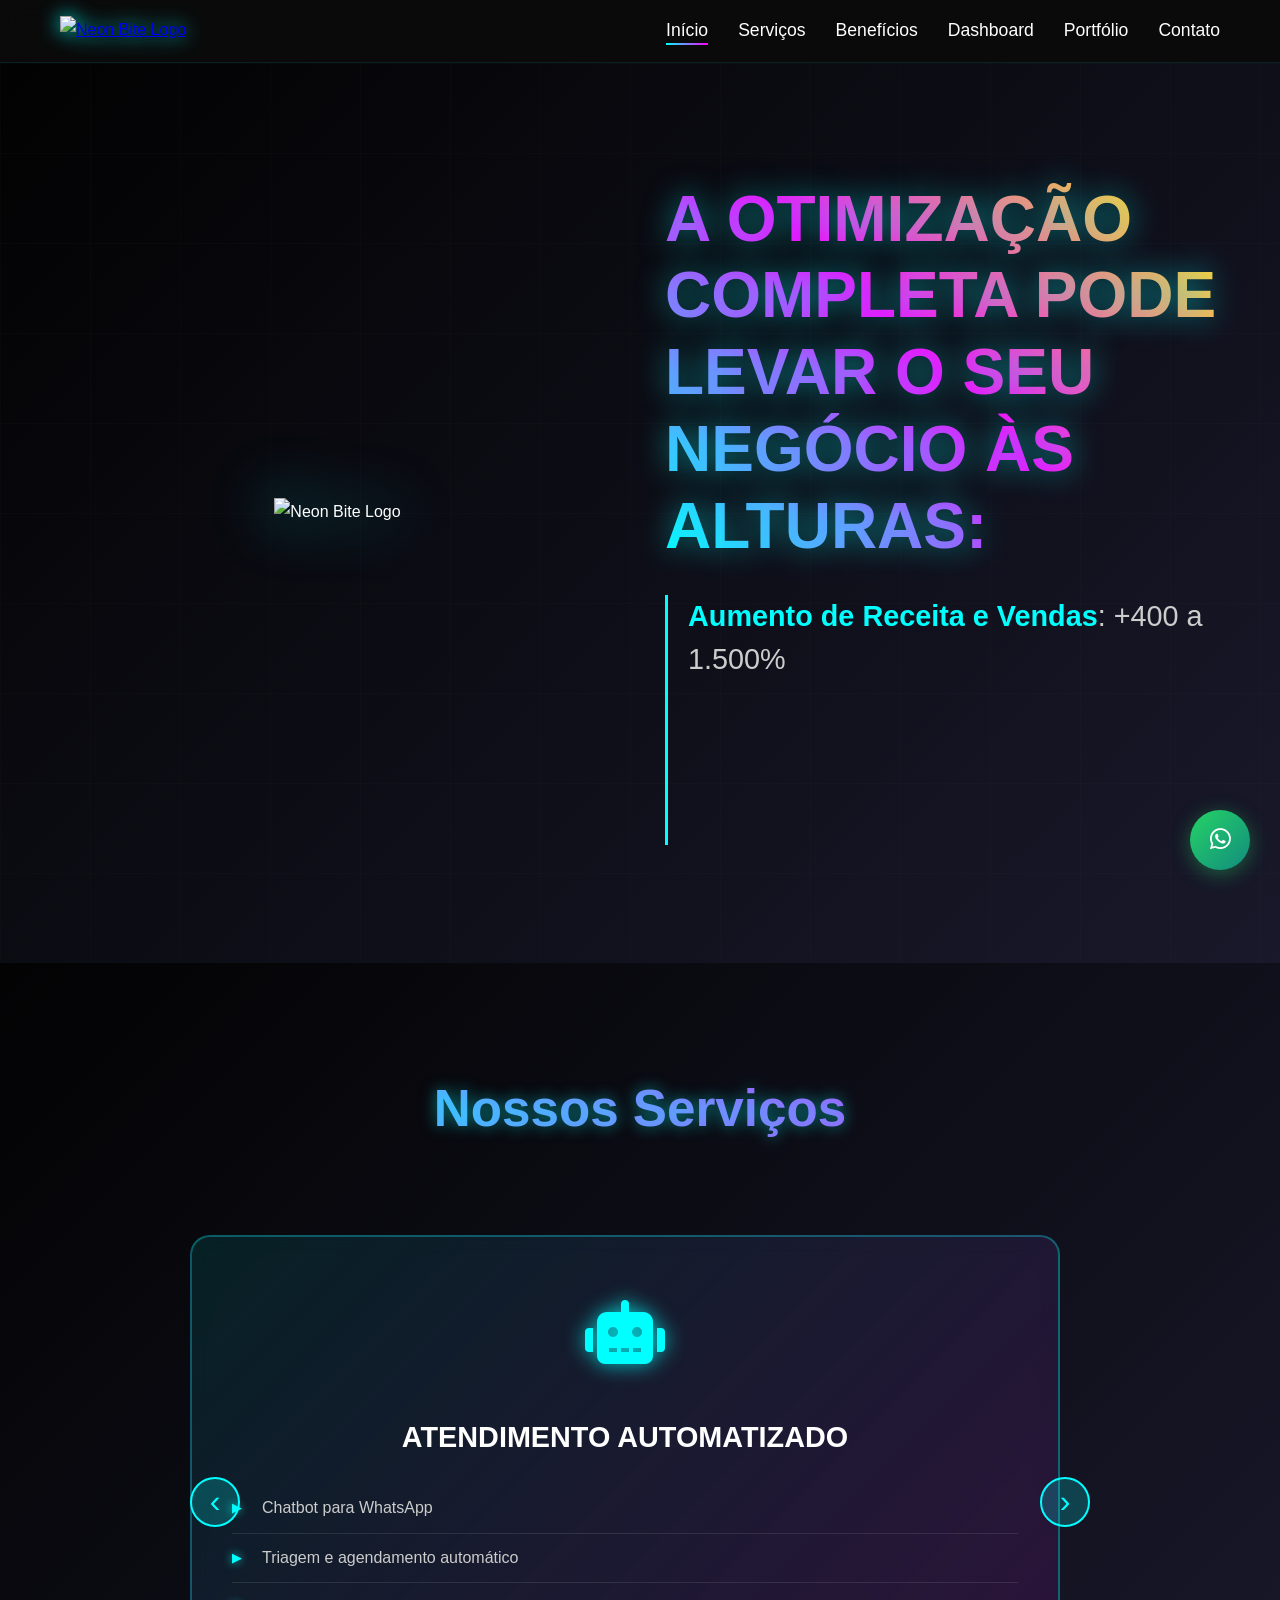
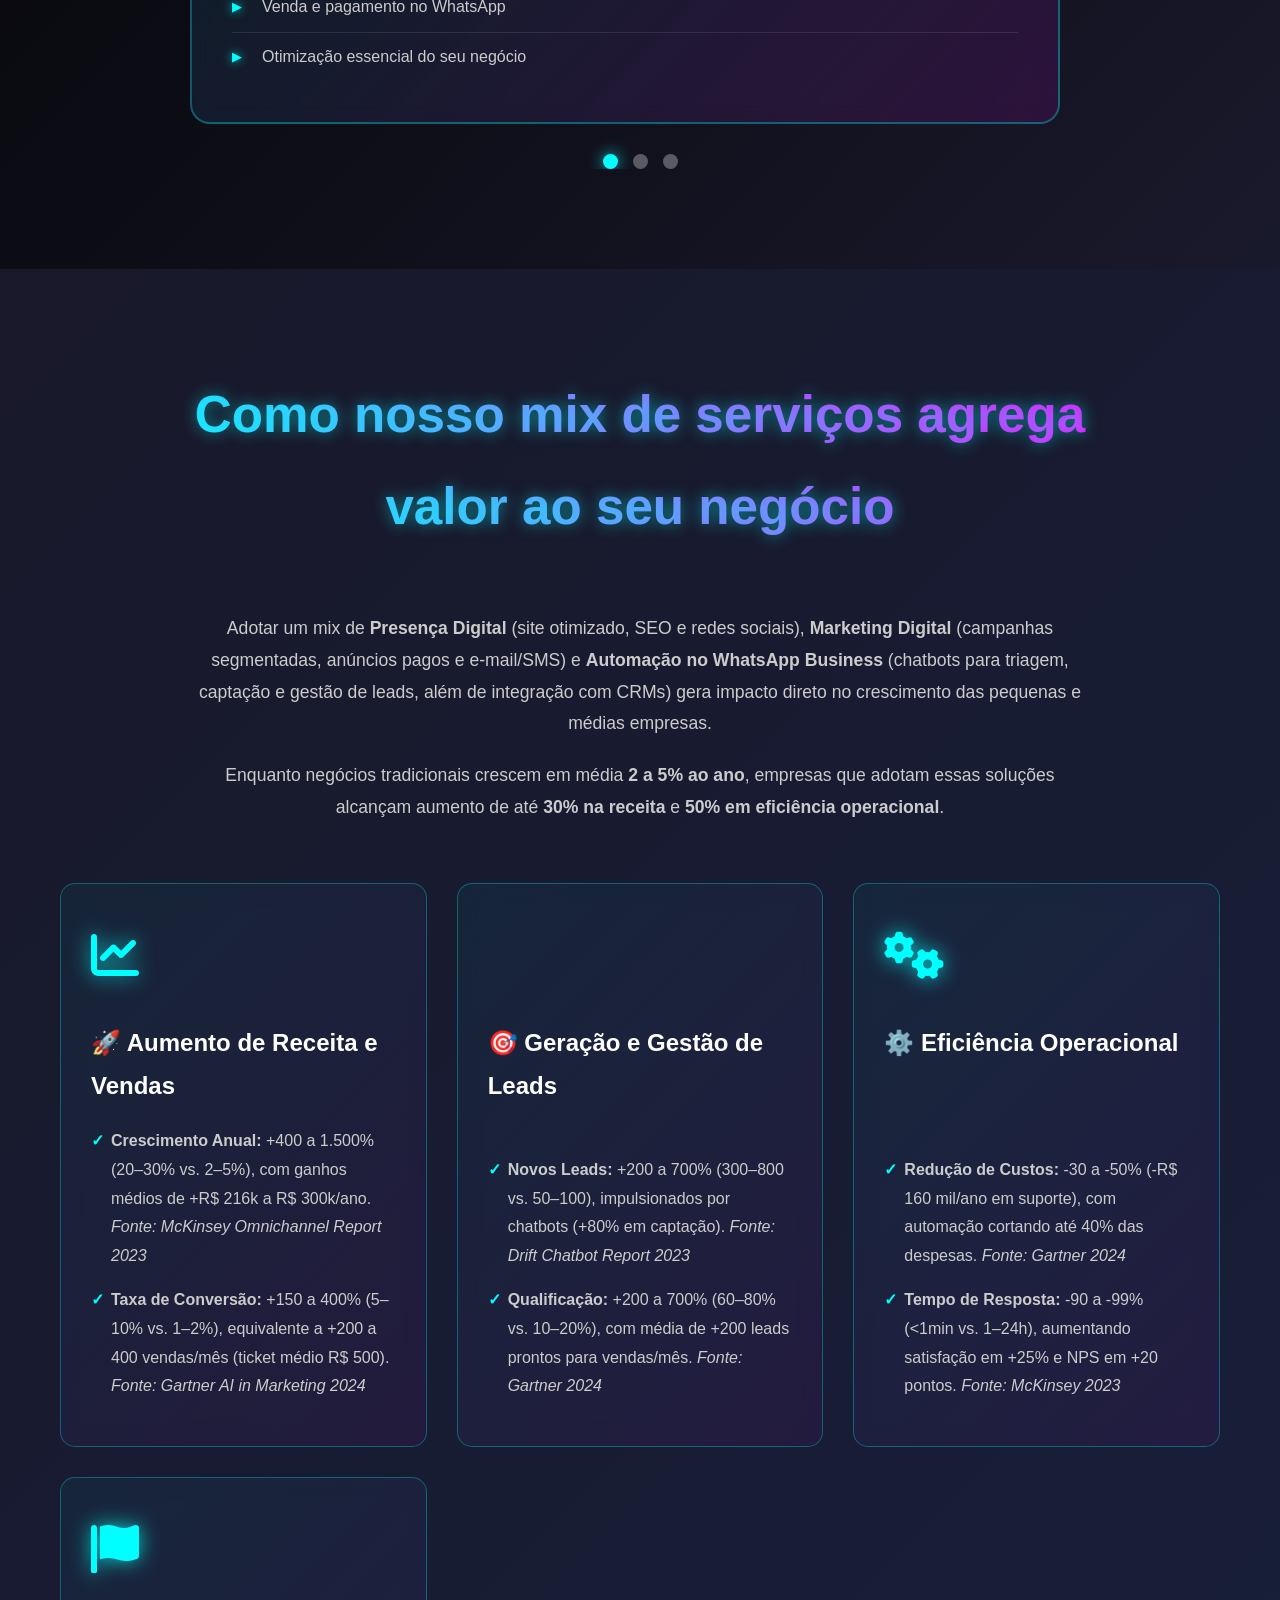
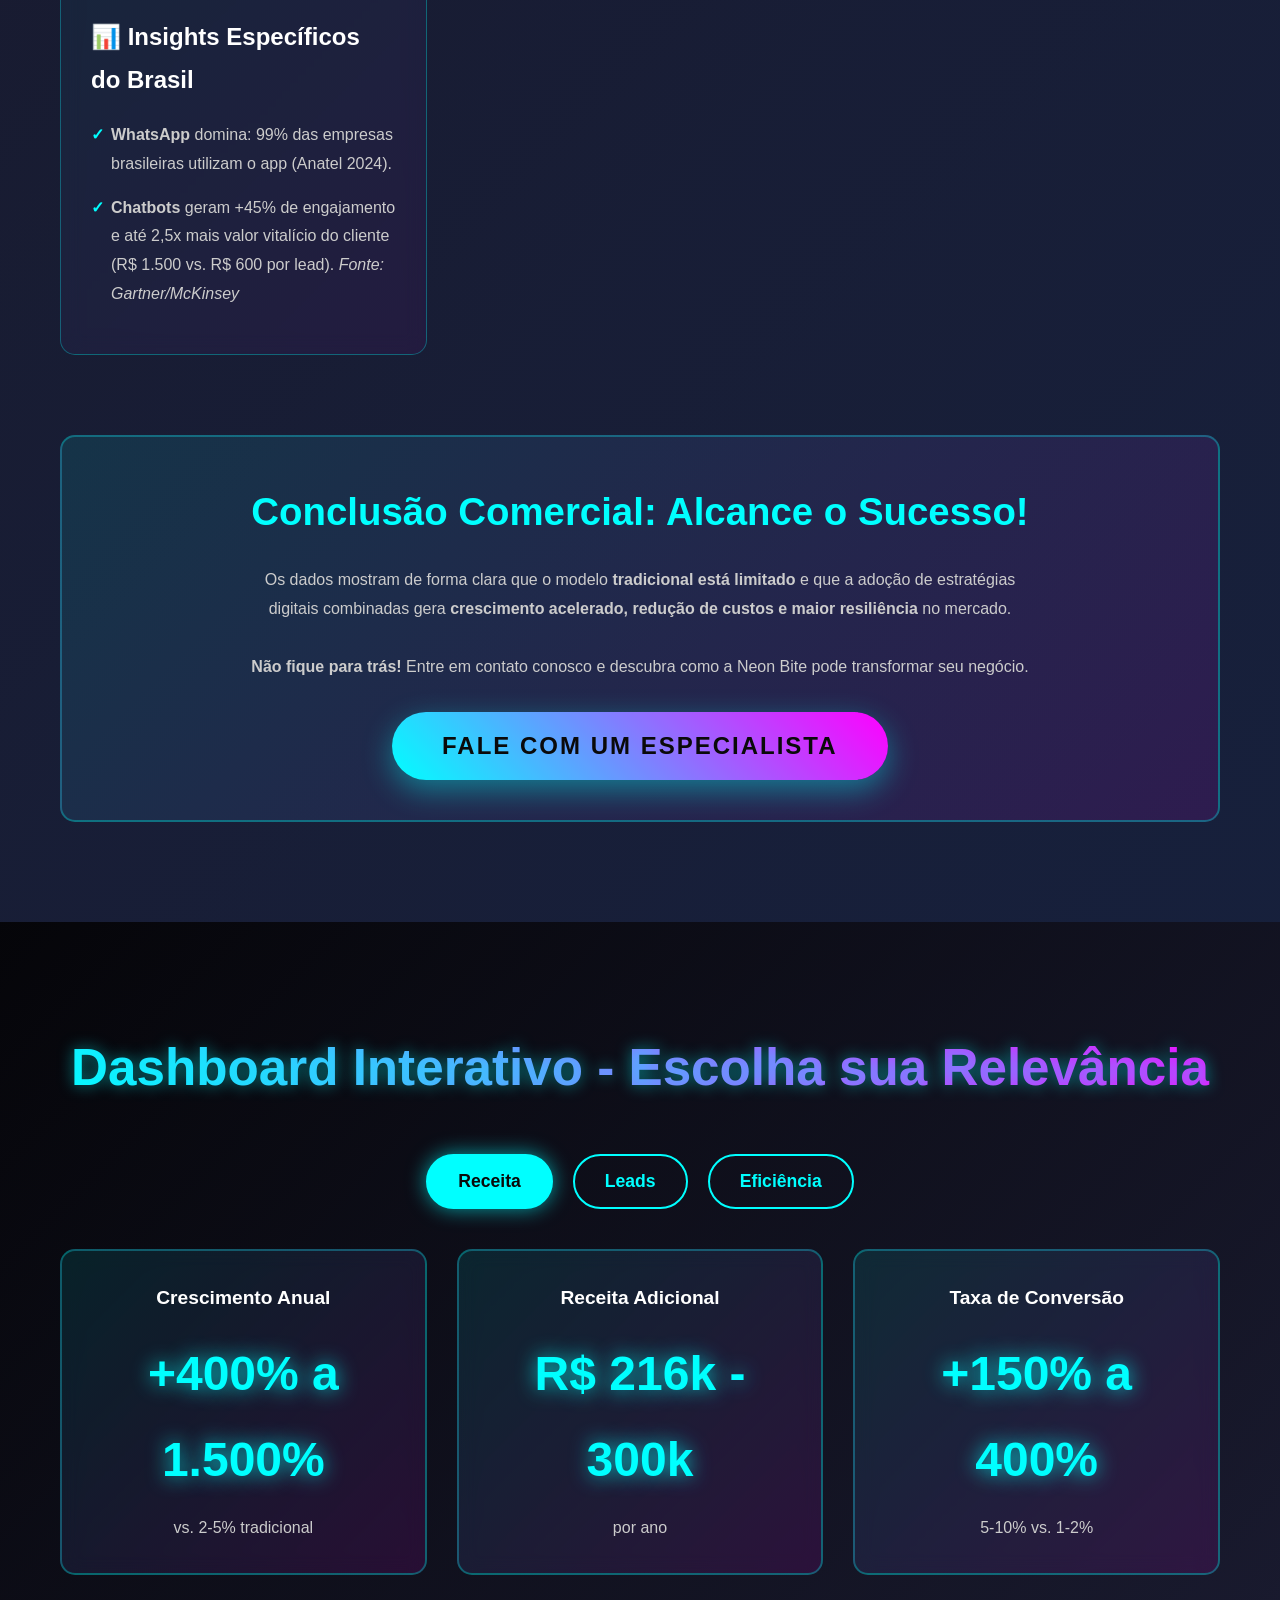
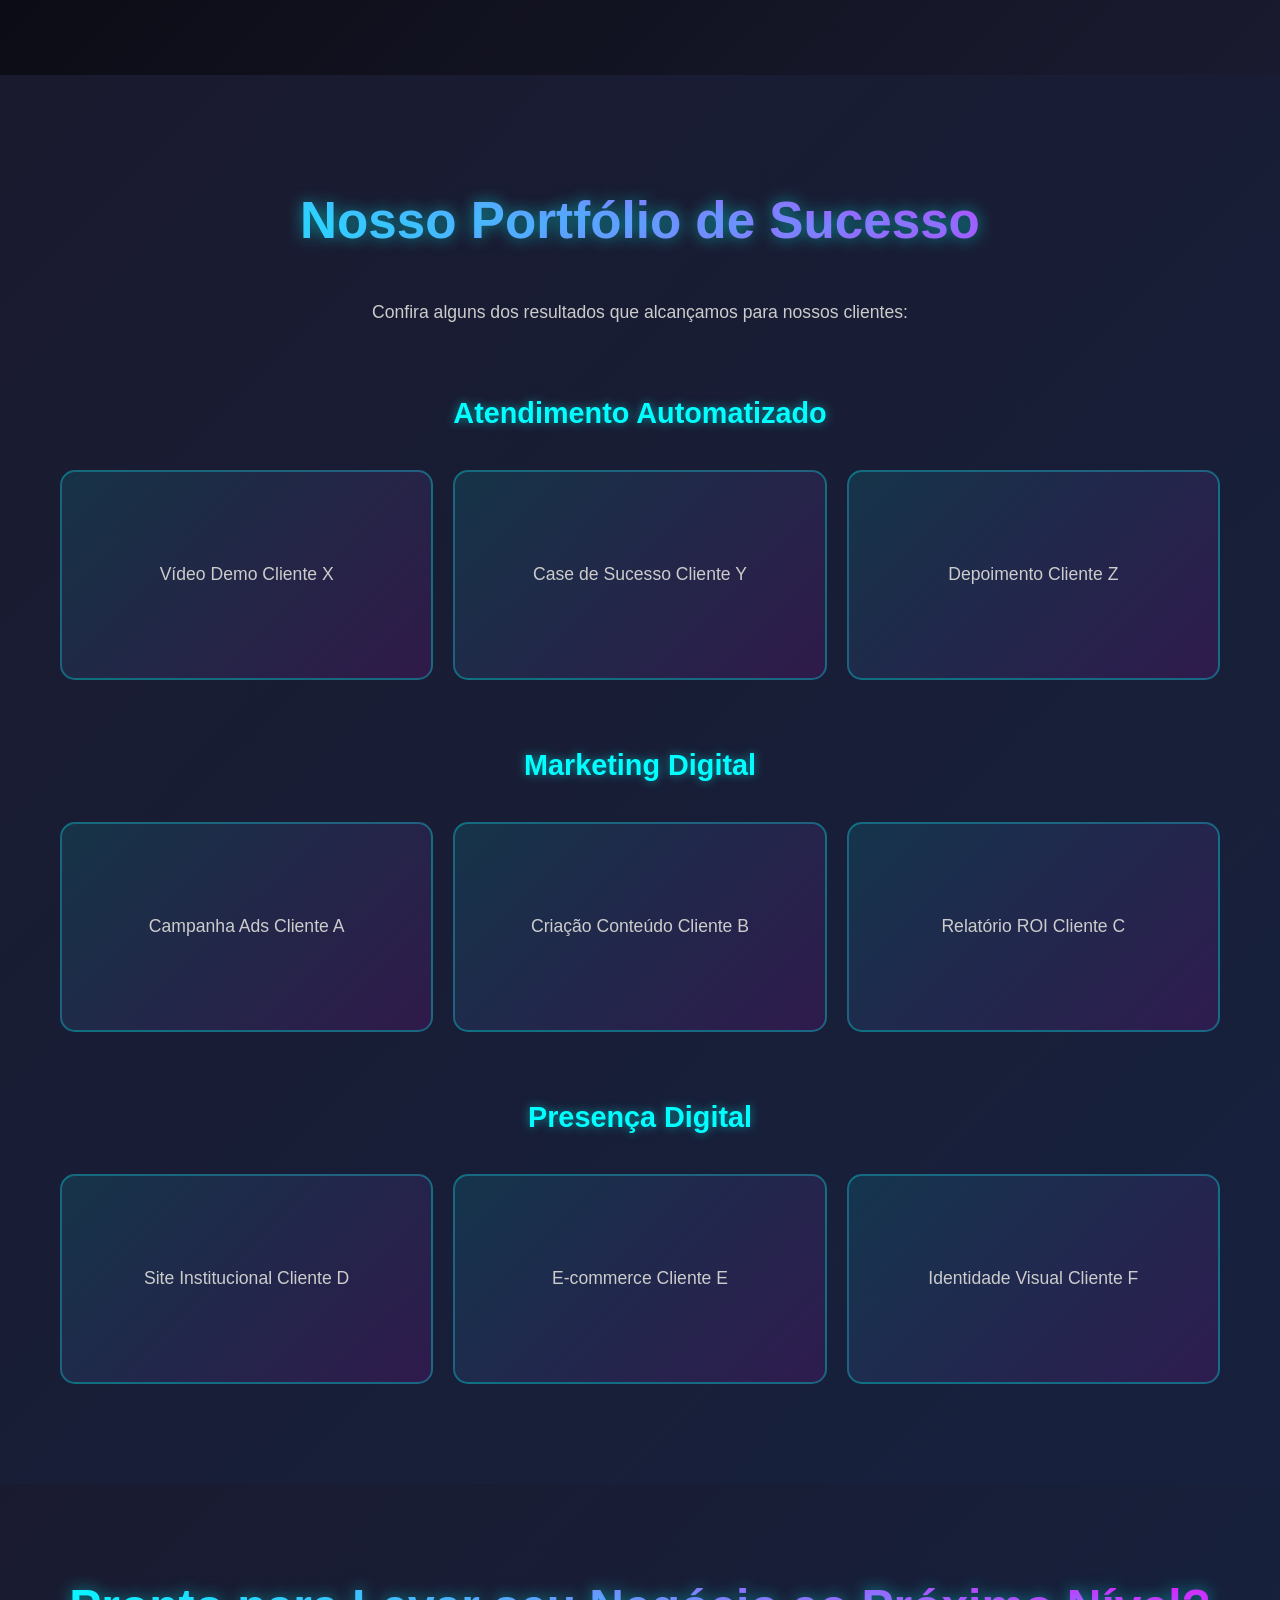
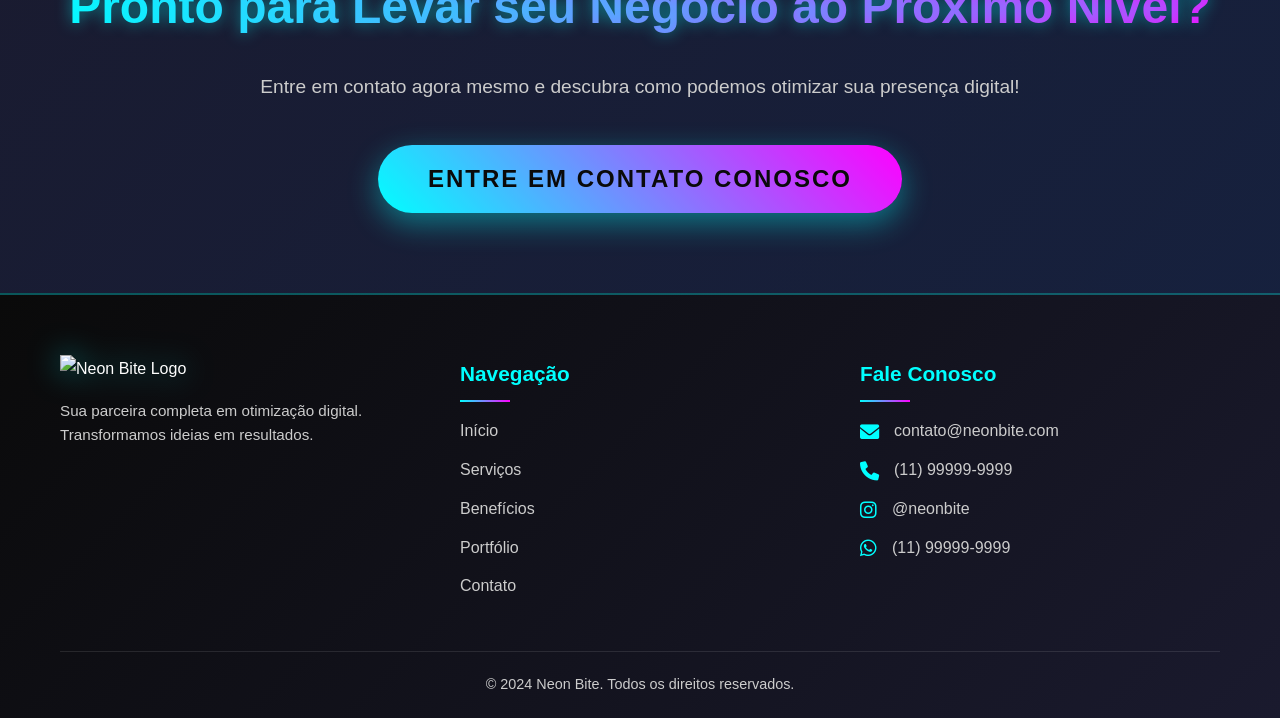
==== index.html @ 90fceb27 "Add files via upload" ====
<!DOCTYPE html>
<html lang="pt-BR">
<head>
    <meta charset="UTF-8">
    <meta name="viewport" content="width=device-width, initial-scale=1.0">
    <title>Neon Bite - Otimização Digital Completa</title>

    <!-- SEO básico -->
    <meta name="description" content="Otimização digital completa para PMEs: Presença Digital, Marketing e Automação no WhatsApp. Acelere receita, leads e eficiência com a Neon Bite.">
    <meta name="theme-color" content="#0ef">
    <!-- Open Graph / Social (atualize a URL absoluta da imagem depois) -->
    <meta property="og:title" content="Neon Bite — Otimização Digital Completa">
    <meta property="og:description" content="Presença Digital, Marketing e Automação no WhatsApp para crescimento acelerado.">
    <meta property="og:image" content="assets/og-image.jpg">
    <meta property="og:type" content="website">
    <meta property="og:locale" content="pt_BR">
    <meta name="twitter:card" content="summary_large_image">

    <!-- Performance -->
    <link rel="preconnect" href="https://cdnjs.cloudflare.com" crossorigin>
    <link rel="preload" as="image" href="assets/logo.png" imagesrcset type="image/png">

    <!-- CSS - na raiz -->
    <link rel="stylesheet" href="style.css">

    <!-- Font Awesome - para ícones (SRI recomendada; ajustar depois) -->
    <link href="https://cdnjs.cloudflare.com/ajax/libs/font-awesome/6.0.0/css/all.min.css" rel="stylesheet" crossorigin="anonymous">

    <!-- Favicon - na pasta assets -->
    <link rel="icon" href="assets/favicon.ico" type="image/x-icon">
</head>
<body>
    <!-- Skip link -->
    <a class="skip-link" href="#main-content">Ir para o conteúdo principal</a>

    <!-- Floating WhatsApp Button -->
    <div class="whatsapp-float">
        <a href="https://wa.me/5511999999999" target="_blank" rel="noopener noreferrer" aria-label="Abrir conversa no WhatsApp">
            <i class="fab fa-whatsapp" aria-hidden="true"></i>
        </a>
    </div>

    <!-- Header/Navbar -->
    <header class="main-header">
        <div class="container navbar-container">
            <div class="header-logo">
                <a href="#hero"><img src="assets/logo.png" alt="Neon Bite Logo" decoding="async"></a>
            </div>
            <nav class="main-nav" aria-label="Navegação principal">
                <ul class="nav-links" id="primary-navigation">
                    <li><a href="#hero" aria-current="page">Início</a></li>
                    <li><a href="#services">Serviços</a></li>
                    <li><a href="#benefits">Benefícios</a></li>
                    <li><a href="#dashboard">Dashboard</a></li>
                    <li><a href="#portfolio">Portfólio</a></li>
                    <li><a href="#contact">Contato</a></li>
                </ul>
                <button class="menu-toggle" type="button" aria-label="Abrir menu" aria-expanded="false" aria-controls="primary-navigation">
                    <i class="fas fa-bars" aria-hidden="true"></i>
                </button>
            </nav>
        </div>
    </header>

    <!-- Hero Section -->
    <section class="hero" id="hero">
        <div class="hero-container container">
            <div class="hero-logo-wrapper">
                <img src="assets/logo.png" alt="Neon Bite Logo" class="hero-animated-logo" fetchpriority="high" decoding="async">
            </div>
            <div class="hero-content">
                <h1>A OTIMIZAÇÃO COMPLETA PODE LEVAR O SEU NEGÓCIO ÀS ALTURAS:</h1>
                <div class="typing-text" id="typingText" aria-live="polite" aria-atomic="true"></div>
            </div>
        </div>
    </section>

    <main id="main-content">
        <!-- Services Carousel -->
        <section class="services" id="services">
            <div class="container">
                <h2>Nossos Serviços</h2>
                <div class="carousel-container">
                    <div class="carousel" id="servicesCarousel" role="region" aria-roledescription="carousel" aria-label="Carrossel de serviços">
                        <div class="service-card">
                            <div class="card-icon">
                                <i class="fas fa-robot" aria-hidden="true"></i>
                            </div>
                            <h3>ATENDIMENTO AUTOMATIZADO</h3>
                            <ul>
                                <li>Chatbot para WhatsApp</li>
                                <li>Triagem e agendamento automático</li>
                                <li>Venda e pagamento no WhatsApp</li>
                                <li>Otimização essencial do seu negócio</li>
                            </ul>
                        </div>
                        <div class="service-card">
                            <div class="card-icon">
                                <i class="fas fa-bullhorn" aria-hidden="true"></i>
                            </div>
                            <h3>MARKETING DIGITAL</h3>
                            <ul>
                                <li>Tráfego pago</li>
                                <li>Criação de conteúdo para suas publis</li>
                                <li>Edição profissional para suas publis</li>
                                <li>Propaganda direcionada</li>
                            </ul>
                        </div>
                        <div class="service-card">
                            <div class="card-icon">
                                <i class="fas fa-globe" aria-hidden="true"></i>
                            </div>
                            <h3>PRESENÇA DIGITAL</h3>
                            <ul>
                                <li>Identidade visual digital</li>
                                <li>Lojas virtuais completas</li>
                                <li>Sites institucionais responsivos</li>
                                <li>Landing page de performance</li>
                            </ul>
                        </div>
                    </div>
                    <div class="carousel-nav">
                        <button class="nav-btn prev" type="button" onclick="changeSlide(-1)" aria-label="Slide anterior" aria-controls="servicesCarousel">‹</button>
                        <button class="nav-btn next" type="button" onclick="changeSlide(1)" aria-label="Próximo slide" aria-controls="servicesCarousel">›</button>
                    </div>
                    <div class="carousel-dots" role="group" aria-label="Navegação do carrossel">
                        <span class="dot active" role="button" tabindex="0" onclick="currentSlideSet(1)" aria-label="Ir para o slide 1" aria-controls="servicesCarousel" aria-selected="true"></span>
                        <span class="dot" role="button" tabindex="0" onclick="currentSlideSet(2)" aria-label="Ir para o slide 2" aria-controls="servicesCarousel" aria-selected="false"></span>
                        <span class="dot" role="button" tabindex="0" onclick="currentSlideSet(3)" aria-label="Ir para o slide 3" aria-controls="servicesCarousel" aria-selected="false"></span>
                    </div>
                </div>
            </div>
        </section>

        <!-- Benefits Section -->
        <section class="benefits" id="benefits">
            <div class="container">
                <div class="section-intro">
                    <h2>Como nosso mix de serviços agrega valor ao seu negócio</h2>
                    <p>Adotar um mix de <strong>Presença Digital</strong> (site otimizado, SEO e redes sociais), <strong>Marketing Digital</strong> (campanhas segmentadas, anúncios pagos e e-mail/SMS) e <strong>Automação no WhatsApp Business</strong> (chatbots para triagem, captação e gestão de leads, além de integração com CRMs) gera impacto direto no crescimento das pequenas e médias empresas.</p>
                    <p>Enquanto negócios tradicionais crescem em média <strong>2 a 5% ao ano</strong>, empresas que adotam essas soluções alcançam aumento de até <strong>30% na receita</strong> e <strong>50% em eficiência operacional</strong>.</p>
                </div>

                <div class="benefits-grid">
                    <div class="benefit-block">
                        <div class="benefit-icon">
                            <i class="fas fa-chart-line" aria-hidden="true"></i>
                        </div>
                        <h3>🚀 Aumento de Receita e Vendas</h3>
                        <ul>
                            <li><strong>Crescimento Anual:</strong> +400 a 1.500% (20–30% vs. 2–5%), com ganhos médios de +R$ 216k a R$ 300k/ano. <em>Fonte: McKinsey Omnichannel Report 2023</em></li>
                            <li><strong>Taxa de Conversão:</strong> +150 a 400% (5–10% vs. 1–2%), equivalente a +200 a 400 vendas/mês (ticket médio R$ 500). <em>Fonte: Gartner AI in Marketing 2024</em></li>
                        </ul>
                    </div>

                    <div class="benefit-block">
                        <div class="benefit-icon">
                            <i class="fas fa-target" aria-hidden="true"></i>
                        </div>
                        <h3>🎯 Geração e Gestão de Leads</h3>
                        <ul>
                            <li><strong>Novos Leads:</strong> +200 a 700% (300–800 vs. 50–100), impulsionados por chatbots (+80% em captação). <em>Fonte: Drift Chatbot Report 2023</em></li>
                            <li><strong>Qualificação:</strong> +200 a 700% (60–80% vs. 10–20%), com média de +200 leads prontos para vendas/mês. <em>Fonte: Gartner 2024</em></li>
                        </ul>
                    </div>

                    <div class="benefit-block">
                        <div class="benefit-icon">
                            <i class="fas fa-cogs" aria-hidden="true"></i>
                        </div>
                        <h3>⚙️ Eficiência Operacional</h3>
                        <ul>
                            <li><strong>Redução de Custos:</strong> -30 a -50% (-R$ 160 mil/ano em suporte), com automação cortando até 40% das despesas. <em>Fonte: Gartner 2024</em></li>
                            <li><strong>Tempo de Resposta:</strong> -90 a -99% (&lt;1min vs. 1–24h), aumentando satisfação em +25% e NPS em +20 pontos. <em>Fonte: McKinsey 2023</em></li>
                        </ul>
                    </div>

                    <div class="benefit-block">
                        <div class="benefit-icon">
                            <i class="fas fa-flag" aria-hidden="true"></i>
                        </div>
                        <h3>📊 Insights Específicos do Brasil</h3>
                        <ul>
                            <li><strong>WhatsApp</strong> domina: 99% das empresas brasileiras utilizam o app (Anatel 2024).</li>
                            <li><strong>Chatbots</strong> geram +45% de engajamento e até 2,5x mais valor vitalício do cliente (R$ 1.500 vs. R$ 600 por lead). <em>Fonte: Gartner/McKinsey</em></li>
                        </ul>
                    </div>
                </div>

                <div class="conclusion">
                    <h3>Conclusão Comercial: Alcance o Sucesso!</h3>
                    <p>Os dados mostram de forma clara que o modelo <strong>tradicional está limitado</strong> e que a adoção de estratégias digitais combinadas gera <strong>crescimento acelerado, redução de custos e maior resiliência</strong> no mercado.</p>
                    <p><strong>Não fique para trás!</strong> Entre em contato conosco e descubra como a Neon Bite pode transformar seu negócio.</p>
                    <button class="cta-button" type="button" onclick="openWhatsApp()" aria-label="Falar com um especialista pelo WhatsApp">Fale com um Especialista</button>
                </div>
            </div>
        </section>

        <!-- Interactive Dashboard -->
        <section class="dashboard" id="dashboard">
            <div class="container">
                <h2>Dashboard Interativo - Escolha sua Relevância</h2>
                <div class="dashboard-controls" role="tablist" aria-label="Métricas">
                    <button class="dashboard-btn active" type="button" role="tab" id="tab-revenue" aria-selected="true" aria-controls="revenue-panel" onclick="showDashboard('revenue', event)">Receita</button>
                    <button class="dashboard-btn" type="button" role="tab" id="tab-leads" aria-selected="false" aria-controls="leads-panel" onclick="showDashboard('leads', event)">Leads</button>
                    <button class="dashboard-btn" type="button" role="tab" id="tab-efficiency" aria-selected="false" aria-controls="efficiency-panel" onclick="showDashboard('efficiency', event)">Eficiência</button>
                </div>
                <div class="dashboard-content">
                    <div class="dashboard-panel active" id="revenue-panel" role="tabpanel" aria-labelledby="tab-revenue">
                        <div class="metric-card">
                            <h4>Crescimento Anual</h4>
                            <div class="metric-value">+400% a 1.500%</div>
                            <div class="metric-comparison">vs. 2-5% tradicional</div>
                        </div>
                        <div class="metric-card">
                            <h4>Receita Adicional</h4>
                            <div class="metric-value">R$ 216k - 300k</div>
                            <div class="metric-comparison">por ano</div>
                        </div>
                        <div class="metric-card">
                            <h4>Taxa de Conversão</h4>
                            <div class="metric-value">+150% a 400%</div>
                            <div class="metric-comparison">5-10% vs. 1-2%</div>
                        </div>
                    </div>
                    <div class="dashboard-panel" id="leads-panel" role="tabpanel" aria-labelledby="tab-leads">
                        <div class="metric-card">
                            <h4>Novos Leads</h4>
                            <div class="metric-value">+200% a 700%</div>
                            <div class="metric-comparison">300-800 vs. 50-100</div>
                        </div>
                        <div class="metric-card">
                            <h4>Qualificação</h4>
                            <div class="metric-value">+200% a 700%</div>
                            <div class="metric-comparison">60-80% vs. 10-20%</div>
                        </div>
                        <div class="metric-card">
                            <h4>Retenção</h4>
                            <div class="metric-value">+75% a 200%</div>
                            <div class="metric-comparison">70-90% vs. 30-40%</div>
                        </div>
                    </div>
                    <div class="dashboard-panel" id="efficiency-panel" role="tabpanel" aria-labelledby="tab-efficiency">
                        <div class="metric-card">
                            <h4>Redução de Custos</h4>
                            <div class="metric-value">-30% a -50%</div>
                            <div class="metric-comparison">-R$ 160k/ano</div>
                        </div>
                        <div class="metric-card">
                            <h4>Tempo de Resposta</h4>
                            <div class="metric-value">-90% a -99%</div>
                            <div class="metric-comparison">&lt;1min vs. 1-24h</div>
                        </div>
                        <div class="metric-card">
                            <h4>Produtividade</h4>
                            <div class="metric-value">+300% a 900%</div>
                            <div class="metric-comparison">200-500 vs. 20-50 atendimentos/dia</div>
                        </div>
                    </div>
                </div>
            </div>
        </section>

        <!-- Portfolio Section -->
        <section class="portfolio" id="portfolio">
            <div class="container">
                <h2>Nosso Portfólio de Sucesso</h2>
                <p class="portfolio-intro-text">Confira alguns dos resultados que alcançamos para nossos clientes:</p>
                <div class="portfolio-grid">
                    <div class="portfolio-category">
                        <h3>Atendimento Automatizado</h3>
                        <div class="portfolio-items">
                            <div class="portfolio-item">
                                <div class="placeholder">Vídeo Demo Cliente X</div>
                            </div>
                            <div class="portfolio-item">
                                <div class="placeholder">Case de Sucesso Cliente Y</div>
                            </div>
                            <div class="portfolio-item">
                                <div class="placeholder">Depoimento Cliente Z</div>
                            </div>
                        </div>
                    </div>
                    <div class="portfolio-category">
                        <h3>Marketing Digital</h3>
                        <div class="portfolio-items">
                            <div class="portfolio-item">
                                <div class="placeholder">Campanha Ads Cliente A</div>
                            </div>
                            <div class="portfolio-item">
                                <div class="placeholder">Criação Conteúdo Cliente B</div>
                            </div>
                            <div class="portfolio-item">
                                <div class="placeholder">Relatório ROI Cliente C</div>
                            </div>
                        </div>
                    </div>
                    <div class="portfolio-category">
                        <h3>Presença Digital</h3>
                        <div class="portfolio-items">
                            <div class="portfolio-item">
                                <div class="placeholder">Site Institucional Cliente D</div>
                            </div>
                            <div class="portfolio-item">
                                <div class="placeholder">E-commerce Cliente E</div>
                            </div>
                            <div class="portfolio-item">
                                <div class="placeholder">Identidade Visual Cliente F</div>
                            </div>
                        </div>
                    </div>
                </div>
            </div>
        </section>
    </main>

    <!-- Contact Section -->
    <section class="contact" id="contact">
        <div class="container">
            <h2>Pronto para Levar seu Negócio ao Próximo Nível?</h2>
            <p>Entre em contato agora mesmo e descubra como podemos otimizar sua presença digital!</p>
            <button class="cta-button" type="button" onclick="openWhatsApp()" aria-label="Entrar em contato pelo WhatsApp">Entre em Contato Conosco</button>
        </div>
    </section>

    <!-- Footer -->
    <footer class="footer">
        <div class="container">
            <div class="footer-content">
                <div class="footer-col footer-about">
                    <div class="footer-logo">
                        <img src="assets/logo.png" alt="Neon Bite Logo" loading="lazy" decoding="async">
                    </div>
                    <p>Sua parceira completa em otimização digital. Transformamos ideias em resultados.</p>
                </div>
                <div class="footer-col footer-links-group">
                    <h4>Navegação</h4>
                    <ul class="footer-links">
                        <li><a href="#hero">Início</a></li>
                        <li><a href="#services">Serviços</a></li>
                        <li><a href="#benefits">Benefícios</a></li>
                        <li><a href="#portfolio">Portfólio</a></li>
                        <li><a href="#contact">Contato</a></li>
                    </ul>
                </div>
                <div class="footer-col footer-contacts">
                    <h4>Fale Conosco</h4>
                    <div class="contact-item">
                        <i class="fas fa-envelope" aria-hidden="true"></i>
                        <span><a href="mailto:contato@neonbite.com" class="__cf_email__">contato@neonbite.com</a></span>
                    </div>
                    <div class="contact-item">
                        <i class="fas fa-phone" aria-hidden="true"></i>
                        <span><a href="tel:+5511999999999" aria-label="Ligar para (11) 99999-9999">(11) 99999-9999</a></span>
                    </div>
                    <div class="contact-item">
                        <i class="fab fa-instagram" aria-hidden="true"></i>
                        <span>@neonbite</span>
                    </div>
                    <div class="contact-item">
                        <i class="fab fa-whatsapp" aria-hidden="true"></i>
                        <span><a href="https://wa.me/5511999999999" target="_blank" rel="noopener noreferrer" aria-label="Conversar no WhatsApp (11) 99999-9999">(11) 99999-9999</a></span>
                    </div>
                </div>
            </div>
            <div class="footer-bottom">
                <p>&copy; 2024 Neon Bite. Todos os direitos reservados.</p>
            </div>
        </div>
    </footer>

    <!-- JS - na raiz -->
    <script src="script.js"></script>
</body>
</html>
---- style.css ----
/* GLOBAL RESET */
* {
    margin: 0;
    padding: 0;
    box-sizing: border-box;
}

:root {
    --primary-neon: #00ffff; /* Ciano Neon */
    --secondary-neon: #ff00ff; /* Magenta Neon */
    --tertiary-neon: #ffff00; /* Amarelo Neon */
    --dark-bg-1: #0a0a0a;
    --dark-bg-2: #1a1a2e;
    --dark-bg-3: #16213e;
    --text-light: #ffffff;
    --text-muted: #cccccc;

    /* ADIÇÃO: variáveis de acessibilidade/UX */
    --focus-ring: #00ffff;
    --header-offset: 90px;
}

body {
    font-family: 'Poppins', 'Segoe UI', Tahoma, Geneva, Verdana, sans-serif;
    background: linear-gradient(135deg, var(--dark-bg-1) 0%, var(--dark-bg-2) 50%, var(--dark-bg-3) 100%);
    color: var(--text-light);
    line-height: 1.8;
    overflow-x: hidden;
    scroll-behavior: smooth;
}

/* Travar scroll quando menu mobile estiver aberto (JS adiciona a classe) */
body.menu-open,
body.no-scroll { overflow: hidden; }

.container {
    max-width: 1200px;
    margin: 0 auto;
    padding: 0 20px;
}

h1, h2, h3, h4, h5, h6 {
    font-family: 'Montserrat', 'Segoe UI', sans-serif;
    font-weight: 700;
}

/* Skip link (acessibilidade) */
.skip-link {
    position: absolute;
    top: 12px;
    left: 12px;
    padding: 10px 14px;
    background: var(--primary-neon);
    color: #000;
    border-radius: 6px;
    font-weight: 600;
    z-index: 10000;
    transform: translateY(-150%);
    transition: transform .2s ease;
}
.skip-link:focus,
.skip-link:focus-visible {
    transform: translateY(0);
    outline: 3px solid #000;
    outline-offset: 2px;
}

/* Focus visível padrão para elementos interativos */
:where(a, button, [role="button"], .dot, .nav-btn, .dashboard-btn, .cta-button, .portfolio-item, .service-card, .header-logo a):focus-visible {
    outline: 3px solid var(--focus-ring);
    outline-offset: 3px;
    border-radius: 8px;
}

/* Offsets de rolagem para âncoras com header sticky */
section[id] { scroll-margin-top: var(--header-offset); }

/* Floating WhatsApp Button */
.whatsapp-float {
    position: fixed;
    width: 60px;
    height: 60px;
    bottom: 30px;
    right: 30px;
    background: linear-gradient(135deg, #25d366, #128c7e);
    border-radius: 50%;
    display: flex;
    align-items: center;
    justify-content: center;
    z-index: 1000;
    box-shadow: 0 4px 20px rgba(37, 211, 102, 0.4);
    transition: all 0.3s ease;
    animation: pulse 2s infinite;
}

.whatsapp-float:hover {
    transform: scale(1.1);
    box-shadow: 0 6px 30px rgba(37, 211, 102, 0.6);
}

.whatsapp-float a {
    color: white;
    font-size: 24px;
    text-decoration: none;
}

/* Header/Navbar */
.main-header {
    background-color: rgba(10, 10, 10, 0.9);
    backdrop-filter: blur(10px);
    -webkit-backdrop-filter: blur(10px);
    position: sticky;
    top: 0;
    width: 100%;
    z-index: 999;
    padding: 15px 0;
    border-bottom: 1px solid rgba(0, 255, 255, 0.1);
}

.navbar-container {
    display: flex;
    justify-content: space-between;
    align-items: center;
}

.header-logo img {
    max-width: 150px;
    height: auto;
    filter: drop-shadow(0 0 10px var(--primary-neon));
    transition: all 0.3s ease;
}

.header-logo img:hover {
    filter: drop-shadow(0 0 20px var(--primary-neon));
}

.main-nav .nav-links {
    list-style: none;
    display: flex; /* Padrão desktop: menu de links visível */
    gap: 30px;
    margin: 0; /* Limpeza de margem para menu desktop */
    padding: 0; /* Limpeza de padding para menu desktop */
}

.main-nav .nav-links a {
    color: var(--text-light);
    text-decoration: none;
    font-weight: 500;
    font-size: 1.1rem;
    position: relative;
    transition: color 0.3s ease;
    padding: 5px 0;
}

.main-nav .nav-links a::after {
    content: '';
    position: absolute;
    left: 0;
    bottom: 0;
    width: 0;
    height: 2px;
    background: linear-gradient(90deg, var(--primary-neon), var(--secondary-neon));
    transition: width 0.3s ease;
}

.main-nav .nav-links a:hover::after,
.main-nav .nav-links a.active::after {
    width: 100%;
}

.main-nav .nav-links a:hover {
    color: var(--primary-neon);
}

.menu-toggle {
    display: none; /* Padrão desktop: hambúrguer invisível */
    background: none;
    border: none;
    color: var(--primary-neon);
    font-size: 1.8rem;
    cursor: pointer;
    padding: 10px;
}

/* Hero Section */
.hero {
    min-height: 100vh;
    display: flex;
    align-items: center;
    background: radial-gradient(ellipse at center, rgba(0, 255, 255, 0.1) 0%, transparent 50%);
    position: relative;
    overflow: hidden;
    padding: 80px 0;
}

.hero::before {
    content: '';
    position: absolute;
    top: 0;
    left: 0;
    right: 0;
    bottom: 0;
    background: url('data:image/svg+xml,<svg xmlns="http://www.w3.org/2000/svg" viewBox="0 0 100 100"><defs><pattern id="grid" width="10" height="10" patternUnits="userSpaceOnUse"><path d="M 10 0 L 0 0 0 10" fill="none" stroke="%23ffffff" stroke-width="0.1" opacity="0.1"/></pattern></defs><rect width="100" height="100" fill="url(%23grid)"/></svg>');
    opacity: 0.3;
}

.hero-container {
  display: grid;
  grid-template-columns: 1fr 1fr;
  gap: 50px;
  align-items: center;
  max-width: 1200px;
  margin: 0 auto;
  padding: 0 20px;
}

.hero-logo-wrapper {
  display: flex;
  justify-content: center;
  align-items: center;
  height: 100%;
}

.hero-animated-logo {
  display: block;
  max-width: 300px;
  height: auto;
  /* Usa variável CSS para a cor do glow, com fallback */
  filter: drop-shadow(0 0 30px var(--logo-glow-color, var(--primary-neon)));
  --logo-glow-color: var(--primary-neon);
  animation: logoFloat 4s ease-in-out infinite alternate, logoGlow 3s ease-in-out infinite alternate;
}

@keyframes logoFloat {
    0% { transform: translateY(0px); }
    50% { transform: translateY(-50px); }
    100% { transform: translateY(0px); }
}

@keyframes logoGlow {
    0%, 100% {
        filter: drop-shadow(0 0 20px var(--logo-glow-color, var(--primary-neon))) brightness(1);
    }
    50% {
        filter: drop-shadow(0 0 35px var(--logo-glow-color, var(--primary-neon))) brightness(1.3);
    }
}

.hero-content {
    display: flex;
    flex-direction: column;
    justify-content: center;
    height: 100%;
}

.hero-content h1 {
    font-size: clamp(2.5rem, 5vw, 4rem);
    margin-bottom: 30px;
    background: linear-gradient(45deg, var(--primary-neon), var(--secondary-neon), var(--tertiary-neon));
    -webkit-background-clip: text;
    -webkit-text-fill-color: transparent;
    background-clip: text;
    text-shadow: 0 0 30px rgba(0, 255, 255, 0.5);
    line-height: 1.2;
}

.hero-content .highlight-text {
    color: var(--primary-neon);
    -webkit-text-fill-color: var(--primary-neon);
}

.typing-text {
    font-size: clamp(1.2rem, 2.5vw, 1.8rem);
    min-height: 250px;
    border-left: 3px solid var(--primary-neon);
    padding-left: 20px;
    animation: blink 1s infinite;
    font-weight: 300;
    line-height: 1.5;
    color: var(--text-muted);
    --typing-b-color: var(--primary-neon);
    --typing-i-color: var(--secondary-neon);
}

.typing-text b {
    color: var(--typing-b-color);
    font-weight: 700;
}
.typing-text i {
    color: var(--typing-i-color);
    font-style: italic;
}

@keyframes blink {
    0%, 50% { border-color: var(--primary-neon); }
    51%, 100% { border-color: transparent; }
}

/* Sections Base */
section {
    padding: 100px 0;
    position: relative;
}
section:nth-of-type(odd) {
    background: linear-gradient(135deg, rgba(0, 0, 0, 0.8), rgba(26, 26, 46, 0.8));
}
section:nth-of-type(even) {
    background: linear-gradient(135deg, rgba(26, 26, 46, 0.8), rgba(22, 33, 62, 0.8));
}

h2 {
    text-align: center;
    font-size: clamp(2.2rem, 4vw, 3.5rem);
    margin-bottom: 60px;
    background: linear-gradient(45deg, var(--primary-neon), var(--secondary-neon));
    -webkit-background-clip: text;
    -webkit-text-fill-color: transparent;
    background-clip: text;
    font-weight: 800;
    text-shadow: 0 0 15px rgba(0, 255, 255, 0.5);
}

/* Services Section */
.services h2 { margin-bottom: 80px; }

.carousel-container {
    position: relative;
    max-width: 900px;
    margin: 0 auto;
    overflow: hidden; /* Corta cards fora da visualização */
}

.carousel {
    display: flex;
    transition: transform 0.5s ease-in-out;
    gap: 30px; 
}

/* AJUSTE: remover margens laterais para não somar com o gap e desalinhar o passo do carrossel */
.service-card {
    flex-shrink: 0;
    width: 870px; /* 870 + gap(30) = 900 (passo do JS) */
    background: linear-gradient(135deg, rgba(0, 255, 255, 0.1), rgba(255, 0, 255, 0.1));
    border: 2px solid rgba(0, 255, 255, 0.3);
    border-radius: 20px;
    padding: 40px;
    text-align: center;
    backdrop-filter: blur(10px);
    -webkit-backdrop-filter: blur(10px);
    position: relative;
    overflow: hidden;
    margin: 0; /* removido 0 15px */
    opacity: 0;
    transform: translateY(30px);
}

.service-card.active {
    opacity: 1;
    transform: translateY(0);
}

.service-card::before {
    content: '';
    position: absolute;
    top: 0;
    left: 0;
    right: 0;
    bottom: 0;
    background: linear-gradient(45deg, var(--primary-neon), var(--secondary-neon), var(--tertiary-neon), var(--primary-neon));
    background-size: 400% 400%;
    animation: gradientShift 4s ease infinite;
    opacity: 0;
    transition: opacity 0.3s ease;
    z-index: -1;
}

.service-card:hover::before {
    opacity: 0.1;
}

@keyframes gradientShift {
    0% { background-position: 0% 50%; }
    50% { background-position: 100% 50%; }
    100% { background-position: 0% 50%; }
}

.card-icon {
    font-size: 4rem;
    margin-bottom: 20px;
    color: var(--primary-neon);
    text-shadow: 0 0 20px rgba(0, 255, 255, 0.8);
}

.service-card h3 {
    font-size: 1.8rem;
    margin-bottom: 20px;
    color: var(--text-light);
}

.service-card ul {
    list-style: none;
    text-align: left;
    margin-top: 20px;
}

.service-card li {
    padding: 10px 0;
    border-bottom: 1px solid rgba(255, 255, 255, 0.1);
    position: relative;
    padding-left: 30px;
    color: var(--text-muted);
}
.service-card li:last-child { border-bottom: none; }

.service-card li::before {
    content: '▶';
    position: absolute;
    left: 0;
    color: var(--primary-neon);
    text-shadow: 0 0 10px rgba(0, 255, 255, 0.8);
    font-size: 0.8em;
    top: 12px;
}

.carousel-nav {
    position: absolute;
    top: 50%;
    width: 100%;
    left: 50%;
    transform: translate(-50%, -50%);
    display: flex;
    justify-content: space-between;
    pointer-events: none;
    z-index: 10;
}

.nav-btn {
    background: rgba(0, 255, 255, 0.2);
    border: 2px solid var(--primary-neon);
    color: var(--primary-neon);
    font-size: 2rem;
    width: 50px;
    height: 50px;
    border-radius: 50%;
    cursor: pointer;
    transition: all 0.3s ease;
    pointer-events: all;
    z-index: 11;
    display: flex;
    align-items: center;
    justify-content: center;
}

.nav-btn:hover {
    background: rgba(0, 255, 255, 0.4);
    transform: scale(1.1);
    box-shadow: 0 0 15px var(--primary-neon);
}

.nav-btn:active { transform: scale(0.98); }

.carousel-dots {
    display: flex;
    justify-content: center;
    gap: 15px;
    margin-top: 30px;
}

.dot {
    width: 15px;
    height: 15px;
    border-radius: 50%;
    background: rgba(255, 255, 255, 0.3);
    cursor: pointer;
    transition: all 0.3s ease;
    border: 2px solid transparent;
}

.dot.active,
.dot[aria-selected="true"] {
    background: var(--primary-neon);
    box-shadow: 0 0 15px rgba(0, 255, 255, 0.8);
}

.dot:focus-visible {
    border-color: var(--primary-neon);
}

/* Benefits Section */
.benefits .section-intro {
    text-align: center;
    margin-bottom: 60px;
    font-size: 1.1rem;
    max-width: 900px;
    margin-left: auto;
    margin-right: auto;
    color: var(--text-muted);
}

.benefits .section-intro p {
    margin-bottom: 20px;
}

.benefits-grid {
    display: grid;
    grid-template-columns: repeat(auto-fit, minmax(300px, 1fr));
    gap: 30px;
    margin-bottom: 60px;
}

.benefit-block {
    background: linear-gradient(135deg, rgba(0, 255, 255, 0.05), rgba(255, 0, 255, 0.05));
    border: 1px solid rgba(0, 255, 255, 0.3);
    border-radius: 15px;
    padding: 30px;
    backdrop-filter: blur(10px);
    -webkit-backdrop-filter: blur(10px);
    transition: all 0.3s ease;
    opacity: 0;
    transform: translateY(30px);
    display: flex;
    flex-direction: column;
    justify-content: space-between;
}

.benefit-block.active {
    opacity: 1;
    transform: translateY(0);
}

.benefit-block:hover {
    transform: translateY(-10px);
    box-shadow: 0 20px 40px rgba(0, 255, 255, 0.2);
    border-color: var(--primary-neon);
}

.benefit-icon {
    font-size: 3rem;
    color: var(--primary-neon);
    margin-bottom: 20px;
    text-shadow: 0 0 20px rgba(0, 255, 255, 0.8);
}

.benefit-block h3 {
    font-size: 1.5rem;
    margin-bottom: 20px;
    color: var(--text-light);
}

.benefit-block ul {
    list-style: none;
    margin-top: auto;
}

.benefit-block li {
    margin-bottom: 15px;
    padding-left: 20px;
    position: relative;
    color: var(--text-muted);
}

.benefit-block li::before {
    content: '✓';
    position: absolute;
    left: 0;
    color: var(--primary-neon);
    font-weight: bold;
}

.conclusion {
    text-align: center;
    background: linear-gradient(135deg, rgba(0, 255, 255, 0.1), rgba(255, 0, 255, 0.1));
    border-radius: 15px;
    padding: 40px;
    border: 2px solid rgba(0, 255, 255, 0.3);
    margin-top: 80px;
}

.conclusion h3 {
    font-size: clamp(1.8rem, 3vw, 2.5rem);
    margin-bottom: 20px;
    color: var(--primary-neon);
}
.conclusion p {
    color: var(--text-muted);
    margin-bottom: 30px;
    max-width: 800px;
    margin-left: auto;
    margin-right: auto;
}

/* Dashboard Section */
.dashboard h2 { margin-bottom: 40px; }

.dashboard-controls {
    display: flex;
    justify-content: center;
    gap: 20px;
    margin-bottom: 40px;
    flex-wrap: wrap;
}

.dashboard-btn {
    background: transparent;
    border: 2px solid var(--primary-neon);
    color: var(--primary-neon);
    padding: 15px 30px;
    border-radius: 30px;
    cursor: pointer;
    transition: all 0.3s ease;
    font-size: 1.1rem;
    font-weight: 600;
}

.dashboard-btn:hover,
.dashboard-btn.active,
.dashboard-controls [role="tab"][aria-selected="true"] {
    background: var(--primary-neon);
    color: var(--dark-bg-1);
    box-shadow: 0 0 20px rgba(0, 255, 255, 0.6);
}

.dashboard-content {
    position: relative;
    min-height: 300px;
}

.dashboard-panel {
    display: none;
    grid-template-columns: repeat(auto-fit, minmax(250px, 1fr));
    gap: 30px;
    justify-content: center;
    align-items: stretch;
}

.dashboard-panel.active {
    display: grid;
}

.metric-card {
    background: linear-gradient(135deg, rgba(0, 255, 255, 0.1), rgba(255, 0, 255, 0.1));
    border: 2px solid rgba(0, 255, 255, 0.3);
    border-radius: 15px;
    padding: 30px;
    text-align: center;
    backdrop-filter: blur(10px);
    -webkit-backdrop-filter: blur(10px);
    transition: all 0.3s ease;
    display: flex;
    flex-direction: column;
    justify-content: space-between;
    opacity: 0;
    transform: translateY(30px);
}

.metric-card.active {
    opacity: 1;
    transform: translateY(0);
}

.metric-card:hover {
    transform: translateY(-5px);
    box-shadow: 0 15px 30px rgba(0, 255, 255, 0.3);
}

.metric-card h4 {
    font-size: 1.2rem;
    margin-bottom: 15px;
    color: var(--text-light);
}

.metric-value {
    font-size: clamp(2rem, 4vw, 3rem);
    font-weight: bold;
    color: var(--primary-neon);
    text-shadow: 0 0 20px rgba(0, 255, 255, 0.8);
    margin-bottom: 10px;
}

.metric-comparison {
    font-size: 1rem;
    color: var(--text-muted);
    margin-top: auto;
}

/* Portfolio Section */
.portfolio h2 { margin-bottom: 30px; }

.portfolio-intro-text {
    text-align: center;
    font-size: 1.1rem;
    max-width: 800px;
    margin: 0 auto 60px auto;
    color: var(--text-muted);
}

.portfolio-grid {
    display: grid;
    grid-template-columns: 1fr;
    gap: 60px;
}

.portfolio-category h3 {
    font-size: 1.8rem;
    margin-bottom: 30px;
    text-align: center;
    color: var(--primary-neon);
    text-shadow: 0 0 10px rgba(0, 255, 255, 0.5);
}

.portfolio-items {
    display: grid;
    grid-template-columns: repeat(auto-fit, minmax(250px, 1fr));
    gap: 20px;
}

.portfolio-item {
    aspect-ratio: 16/9;
    background: linear-gradient(135deg, rgba(0, 255, 255, 0.1), rgba(255, 0, 255, 0.1));
    border: 2px solid rgba(0, 255, 255, 0.3);
    border-radius: 15px;
    display: flex;
    align-items: center;
    justify-content: center;
    transition: all 0.3s ease;
    cursor: pointer;
    opacity: 0;
    transform: translateY(30px);
    min-height: 150px;
}

.portfolio-item.active {
    opacity: 1;
    transform: translateY(0);
}

.portfolio-item:hover {
    transform: scale(1.05);
    box-shadow: 0 15px 30px rgba(0, 255, 255, 0.3);
    border-color: var(--primary-neon);
}

.placeholder {
    color: var(--text-muted);
    font-size: 1.1rem;
    text-align: center;
    padding: 15px;
}

/* Contact Section */
.contact {
    padding: 80px 0;
    text-align: center;
    background: linear-gradient(135deg, rgba(0, 0, 0, 0.9), rgba(26, 26, 46, 0.9));
}
.contact h2 {
    font-size: clamp(2rem, 4vw, 3rem);
    margin-bottom: 20px;
}
.contact p {
    font-size: 1.2rem;
    margin-bottom: 40px;
    color: var(--text-muted);
}

.cta-button {
    background: linear-gradient(45deg, var(--primary-neon), var(--secondary-neon));
    border: none;
    color: var(--dark-bg-1);
    font-size: 1.5rem;
    font-weight: bold;
    padding: 20px 50px;
    border-radius: 50px;
    cursor: pointer;
    transition: all 0.3s ease;
    text-transform: uppercase;
    letter-spacing: 2px;
    box-shadow: 0 10px 30px rgba(0, 255, 255, 0.4);
    will-change: transform, box-shadow;
}

.cta-button:hover {
    transform: translateY(-5px);
    box-shadow: 0 20px 40px rgba(0, 255, 255, 0.6);
    background: linear-gradient(45deg, var(--secondary-neon), var(--primary-neon));
}

/* Footer */
.footer {
    background: linear-gradient(135deg, var(--dark-bg-1), var(--dark-bg-2));
    padding: 60px 0 20px;
    border-top: 2px solid rgba(0, 255, 255, 0.3);
}

.footer-content {
    display: grid;
    grid-template-columns: repeat(auto-fit, minmax(250px, 1fr));
    gap: 40px;
    margin-bottom: 40px;
}

.footer-col {
    display: flex;
    flex-direction: column;
}

.footer-about {
    align-items: flex-start;
}

.footer-about p {
    color: var(--text-muted);
    font-size: 0.95rem;
    line-height: 1.6;
    margin-top: 15px;
}

.footer-logo img {
    max-width: 180px;
    height: auto;
    filter: drop-shadow(0 0 15px rgba(0, 255, 255, 0.5));
}

.footer-col h4 {
    font-size: 1.3rem;
    color: var(--primary-neon);
    margin-bottom: 25px;
    position: relative;
}
.footer-col h4::after {
    content: '';
    position: absolute;
    left: 0;
    bottom: -10px;
    height: 2px;
    width: 50px;
    background: linear-gradient(90deg, var(--primary-neon), var(--secondary-neon));
}

.footer-links {
    list-style: none;
    padding: 0;
}

.footer-links li {
    margin-bottom: 10px;
}

.footer-links a {
    color: var(--text-muted);
    text-decoration: none;
    transition: color 0.3s ease;
    font-size: 1rem;
}

.footer-links a:hover {
    color: var(--primary-neon);
    padding-left: 5px;
}

.footer-contacts .contact-item {
    display: flex;
    align-items: center;
    gap: 15px;
    color: var(--text-muted);
    margin-bottom: 10px;
    transition: color 0.3s ease;
}

.footer-contacts .contact-item:hover {
    color: var(--primary-neon);
}

.footer-contacts .contact-item i {
    font-size: 1.2rem;
    color: var(--primary-neon);
}

.footer-contacts .contact-item a {
    color: var(--text-muted);
    text-decoration: none;
    transition: color 0.3s ease;
}
.footer-contacts .contact-item a:hover {
    color: var(--primary-neon);
}

.footer-bottom {
    text-align: center;
    padding-top: 20px;
    margin-top: 40px;
    border-top: 1px solid rgba(255, 255, 255, 0.1);
    color: var(--text-muted);
    font-size: 0.9rem;
}


/* Responsive Design */

/* --- MOBILE & TABLET (até 767px de largura) --- */
@media (max-width: 767px) {
    :root { --header-offset: 110px; }

    .hero-container {
        grid-template-columns: 1fr;
        text-align: center;
        gap: 60px;
    }
    .hero-logo-wrapper { order: -1; }
    .hero-animated-logo { max-width: 250px; }

    /* Regras do MENU para Mobile/Tablet */
    .main-nav { position: relative; }
    .main-nav .nav-links {
        display: none;
        flex-direction: column;
        position: absolute;
        top: 100%;
        left: 0;
        width: 100%;
        background-color: rgba(10, 10, 10, 0.95);
        padding: 20px 0;
        border-top: 1px solid rgba(0, 255, 255, 0.1);
        z-index: 998;
    }
    .main-nav .nav-links.active {
        display: flex;
    }
    .main-nav .nav-links li {
        text-align: center;
        margin: 10px 0;
    }
    .menu-toggle {
        display: block;
    }

    /* Carrossel em mobile */
    .carousel-container { padding-inline: 0; }
    .service-card {
        width: 100%;
        margin-inline: 0;
    }

    /* Outras regras de layout e tipografia para mobile/tablet */
    h1 { font-size: 2rem; }
    h2 { font-size: 1.8rem; }
    .typing-text { min-height: 200px; font-size: 1rem; }
    .service-card { padding: 30px; }
    .benefit-block, .metric-card { padding: 25px; }
    .dashboard-controls { flex-direction: column; }
    .cta-button { font-size: 1.2rem; padding: 15px 30px; }
    .whatsapp-float { width: 50px; height: 50px; bottom: 20px; right: 20px; }
    .whatsapp-float a { font-size: 20px; }
    .portfolio-items { grid-template-columns: 1fr; }
    .portfolio-category h3 { font-size: 1.5rem; }

    .carousel-nav { display: none; } /* Esconde as setas em mobile, mantendo swipe */
    .footer-content { grid-template-columns: 1fr; text-align: center; }
    .footer-col { align-items: center; }
    .footer-col h4::after { left: 50%; transform: translateX(-50%); }
}

/* --- MOBILE PEQUENO (até 479px de largura) --- */
@media (max-width: 479px) {
    .container { padding: 0 15px; }
    h1 { font-size: 1.8rem; }
    h2 { font-size: 1.6rem; }
    .typing-text { min-height: 180px; font-size: 0.9rem; }
    .cta-button { font-size: 1rem; padding: 12px 25px; }
}

/* --- DESKTOP (a partir de 768px de largura) --- */
@media (min-width: 1200px) {
    .hero-animated-logo { max-width: 350px; }
}
@media (min-width: 1366px) {
    .hero-animated-logo { max-width: 400px; }
}
@media (min-width: 1920px) {
    .hero-animated-logo { max-width: 480px; }
}
@media (min-width: 2560px) {
    .hero-animated-logo { max-width: 550px; }
}
@media (min-width: 3840px) {
    .hero-animated-logo { max-width: 700px; }
}

/* Fallback quando backdrop-filter não é suportado */
@supports not ((backdrop-filter: blur(10px)) or (-webkit-backdrop-filter: blur(10px))) {
    .main-header,
    .service-card,
    .benefit-block,
    .metric-card,
    .conclusion {
        background-color: rgba(255,255,255,0.05);
    }
}

/* Redução de motion para acessibilidade */
@media (prefers-reduced-motion: reduce) {
    * { 
        animation: none !important;
        transition-duration: 0.01ms !important;
        scroll-behavior: auto !important;
    }
}
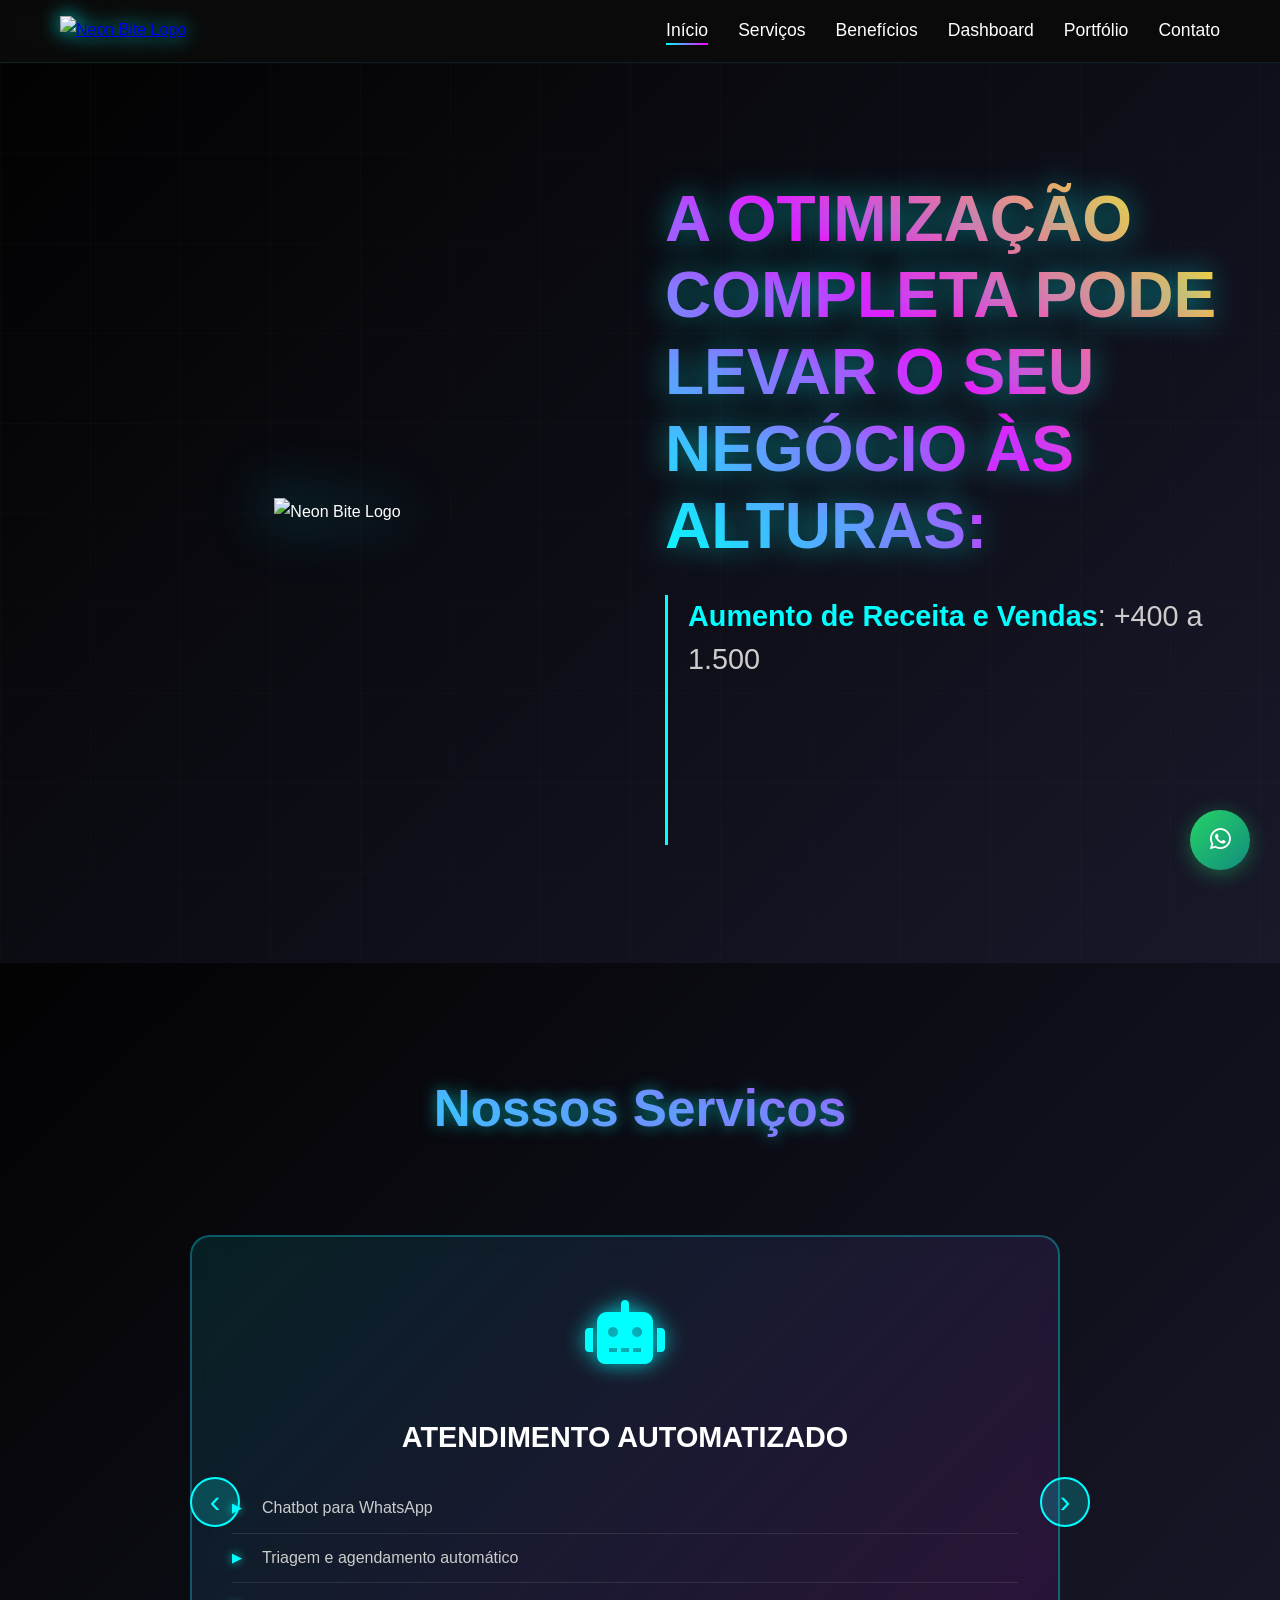
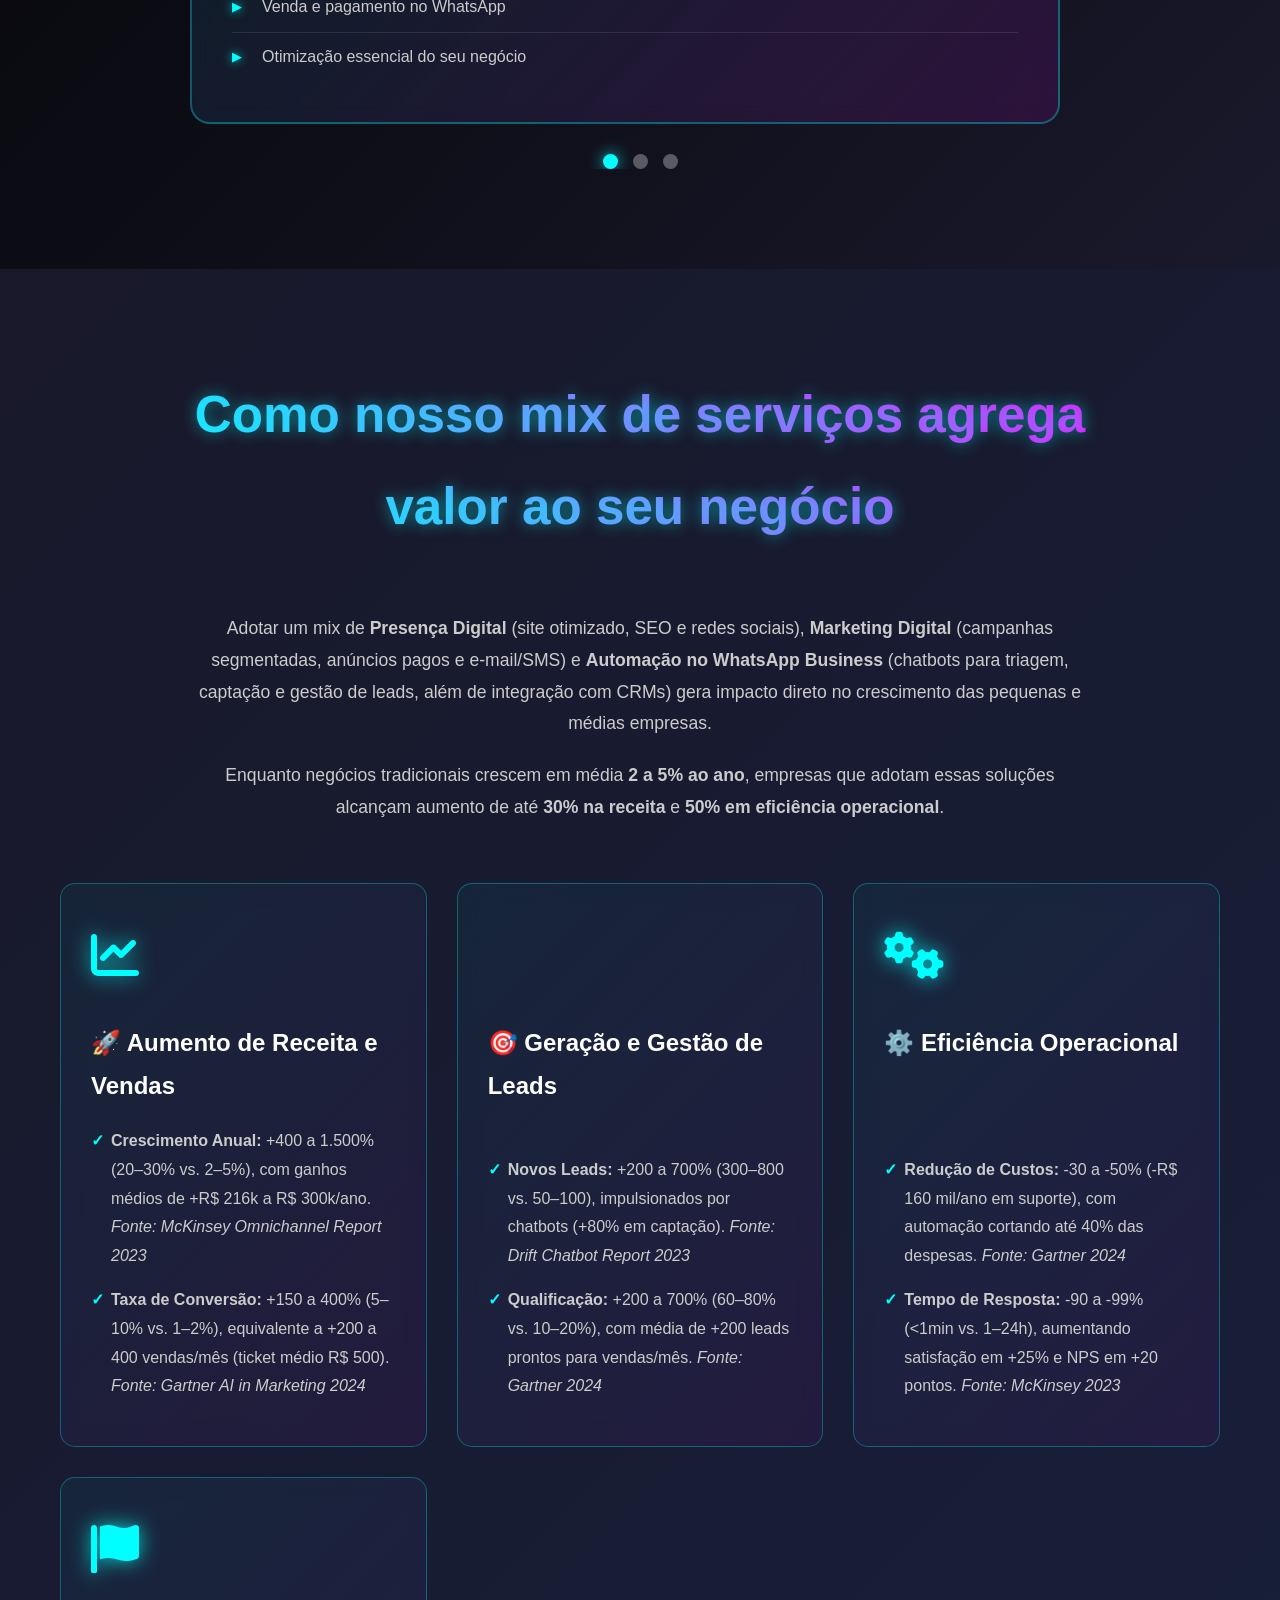
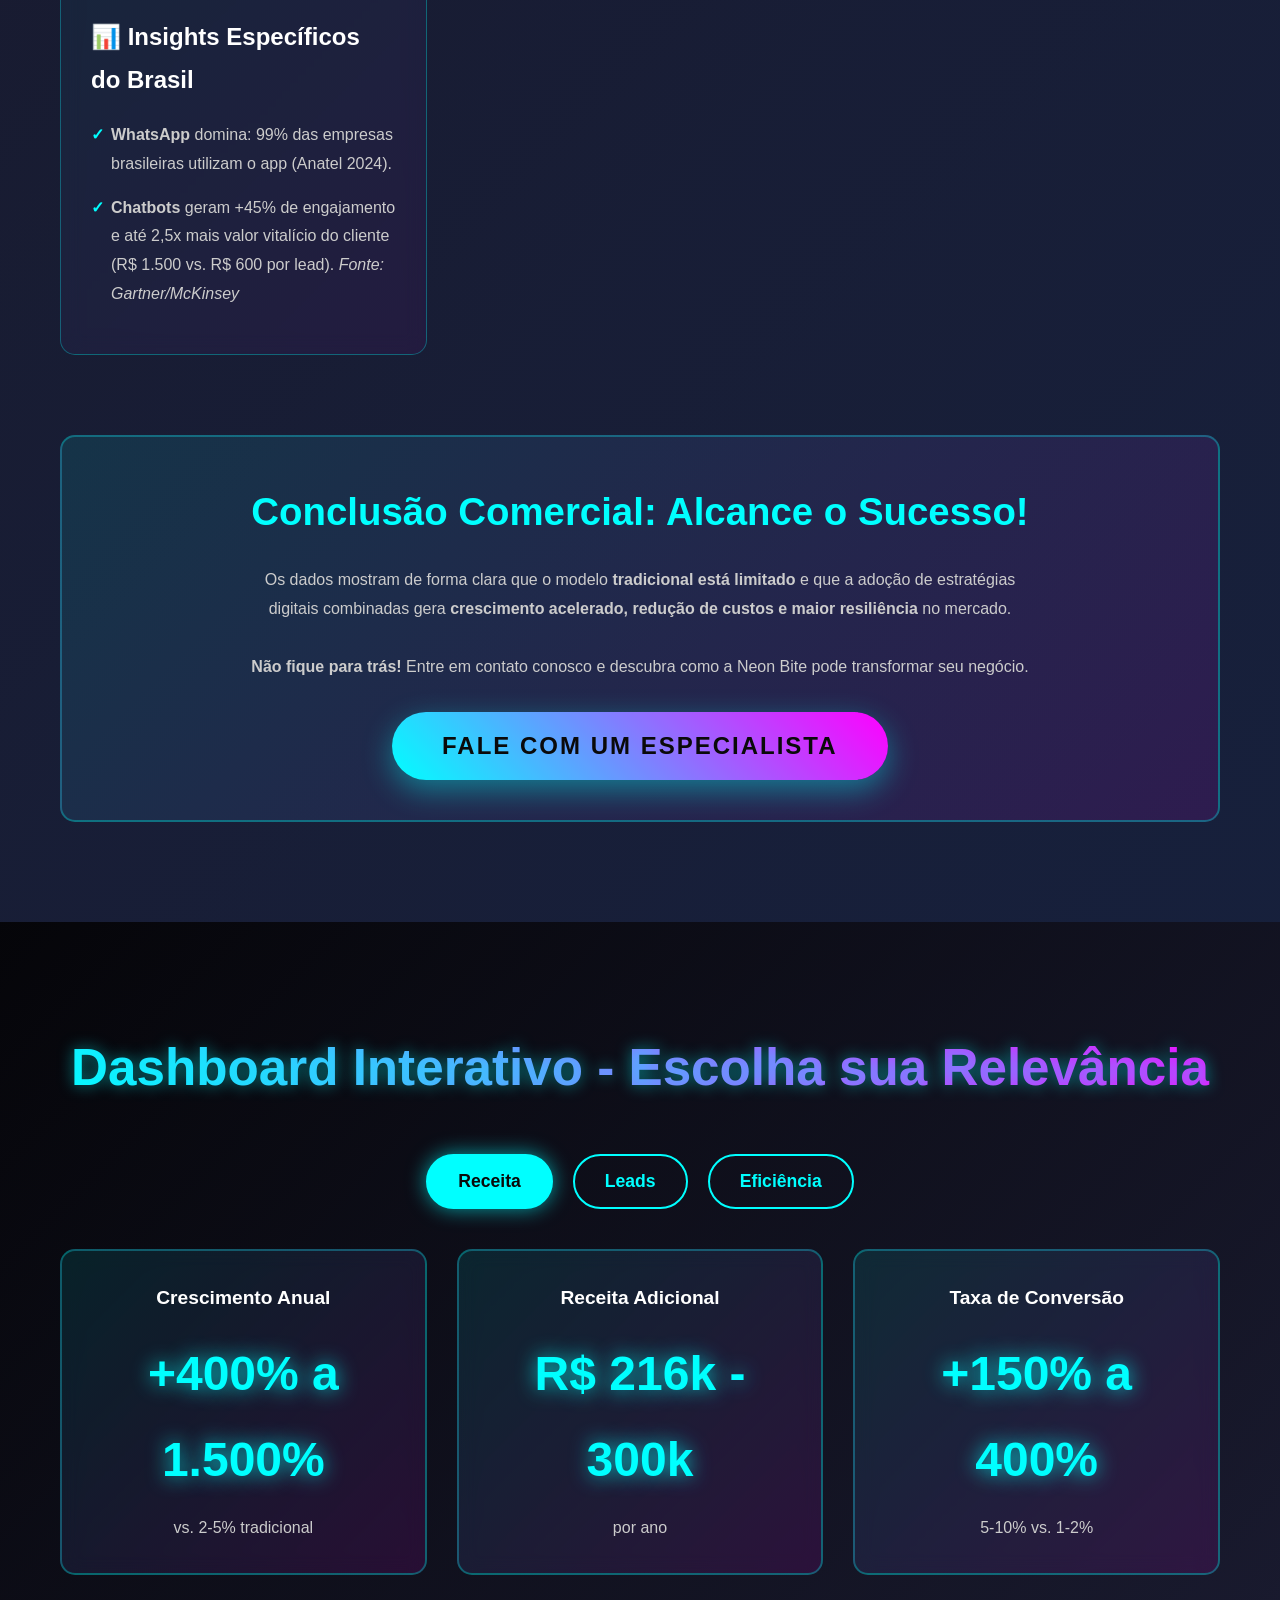
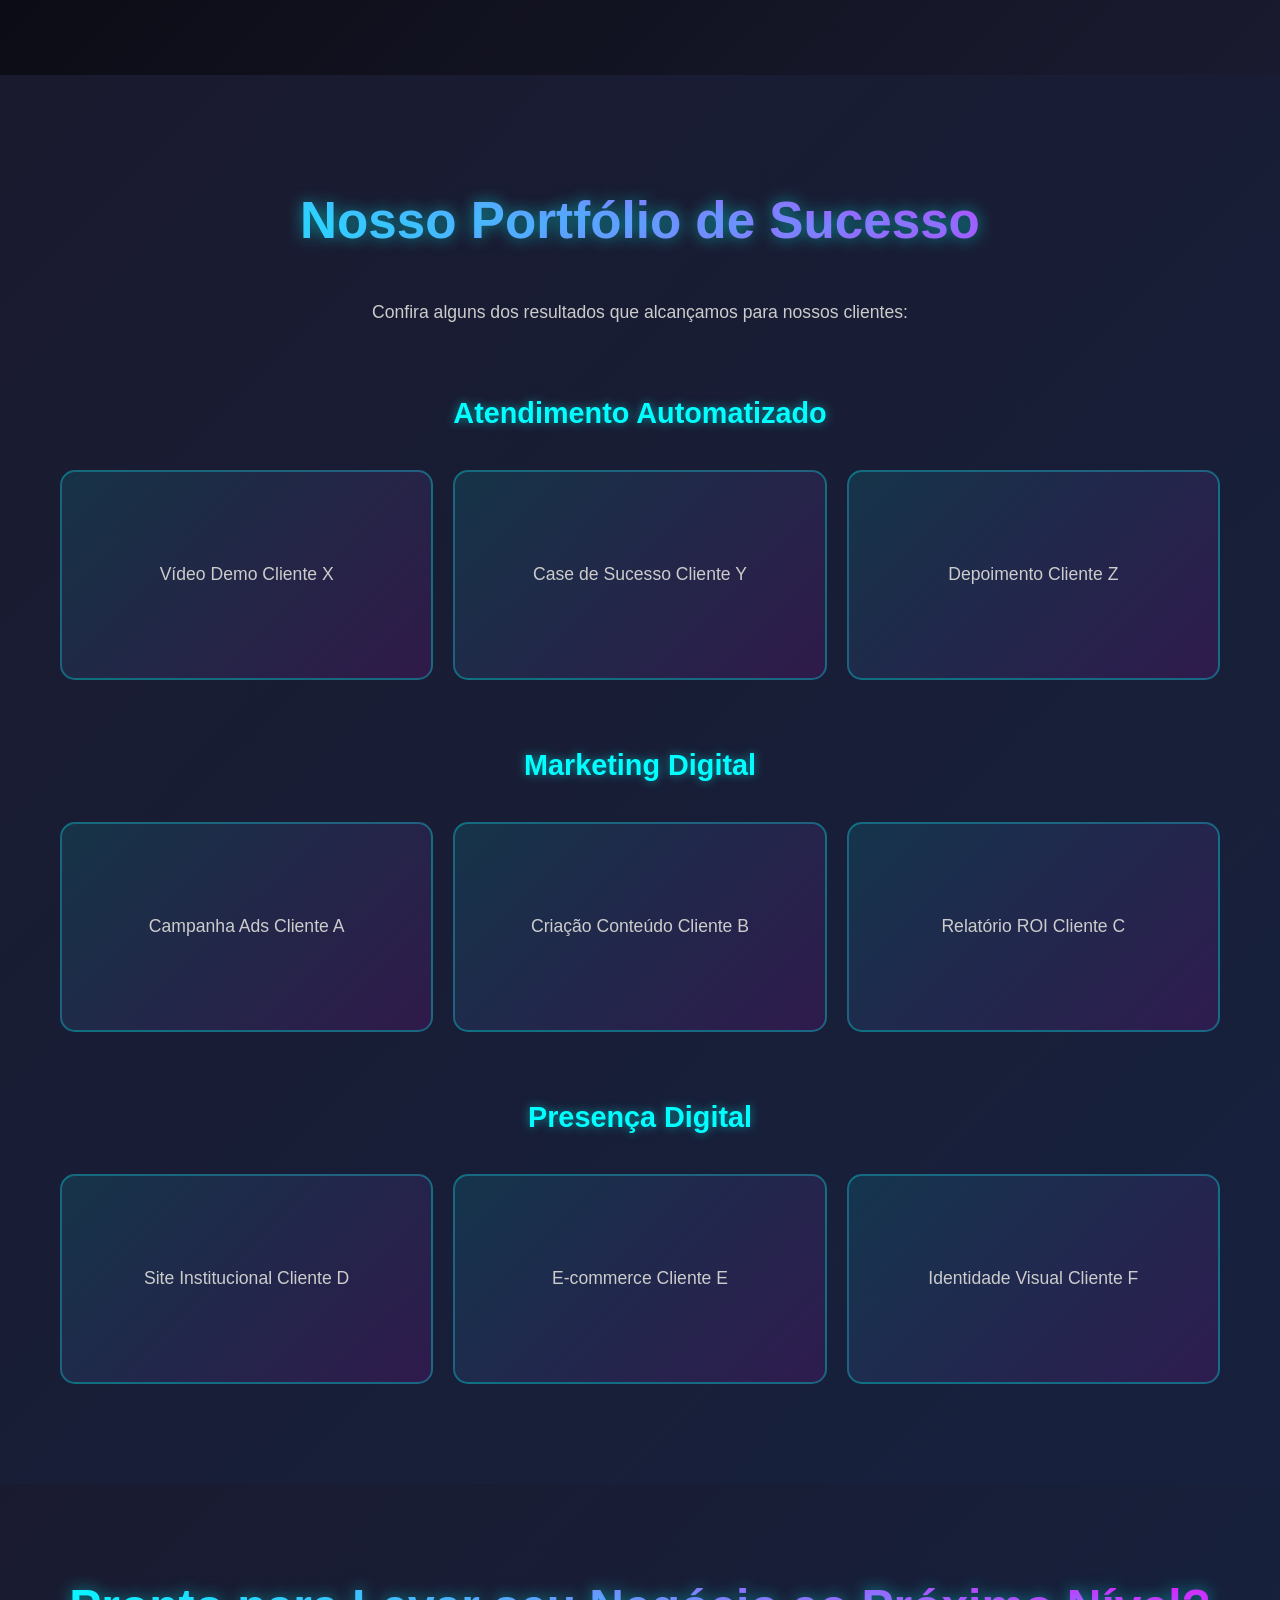
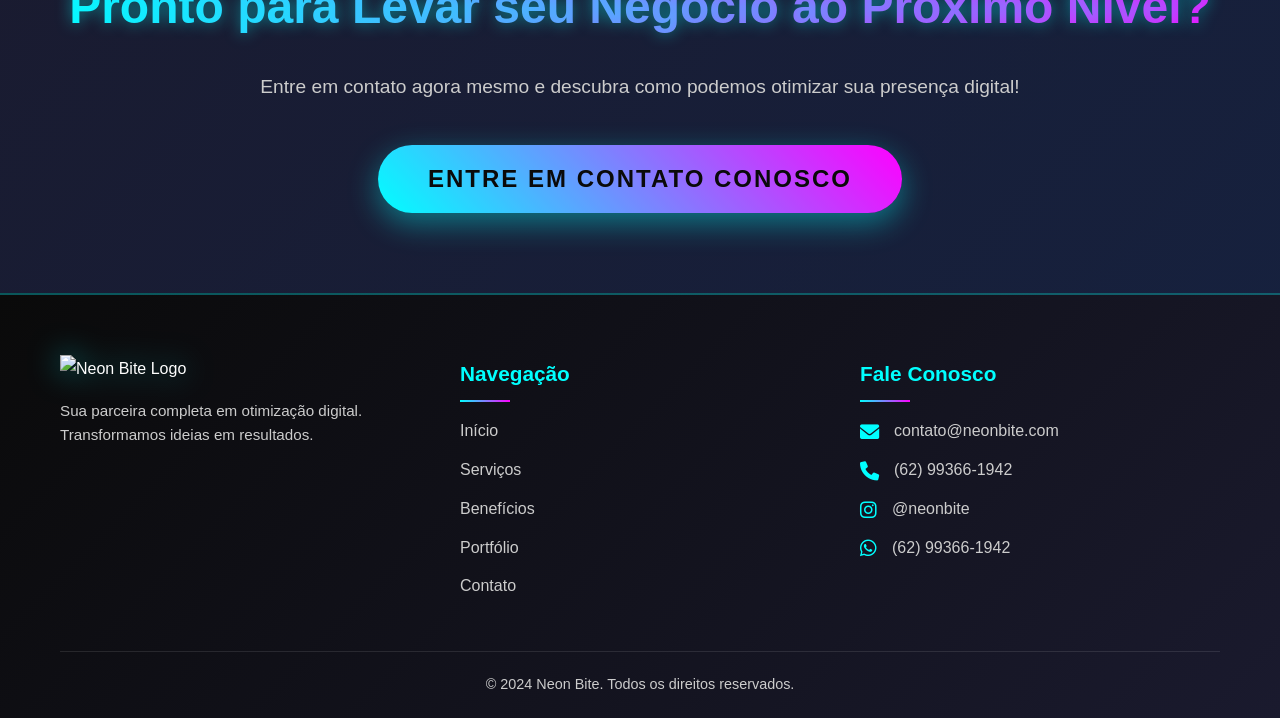
==== commit ebc956ca: "Update index.html Correção de numeros de telefone" ====
--- a/index.html
+++ b/index.html
@@ -351,7 +351,7 @@
                     </div>
                     <div class="contact-item">
                         <i class="fas fa-phone" aria-hidden="true"></i>
-                        <span><a href="tel:+5511999999999" aria-label="Ligar para (11) 99999-9999">(11) 99999-9999</a></span>
+                        <span><a href="tel:+5562993661942" aria-label="Ligar para 5562993661942">(62) 99366-1942</a></span>
                     </div>
                     <div class="contact-item">
                         <i class="fab fa-instagram" aria-hidden="true"></i>
@@ -359,7 +359,7 @@
                     </div>
                     <div class="contact-item">
                         <i class="fab fa-whatsapp" aria-hidden="true"></i>
-                        <span><a href="https://wa.me/5511999999999" target="_blank" rel="noopener noreferrer" aria-label="Conversar no WhatsApp (11) 99999-9999">(11) 99999-9999</a></span>
+                        <span><a href="https://wa.me/5562993661942" target="_blank" rel="noopener noreferrer" aria-label="Conversar no WhatsApp (11) 99999-9999">(62) 99366-1942</a></span>
                     </div>
                 </div>
             </div>
@@ -372,4 +372,4 @@
     <!-- JS - na raiz -->
     <script src="script.js"></script>
 </body>
-</html>+</html>
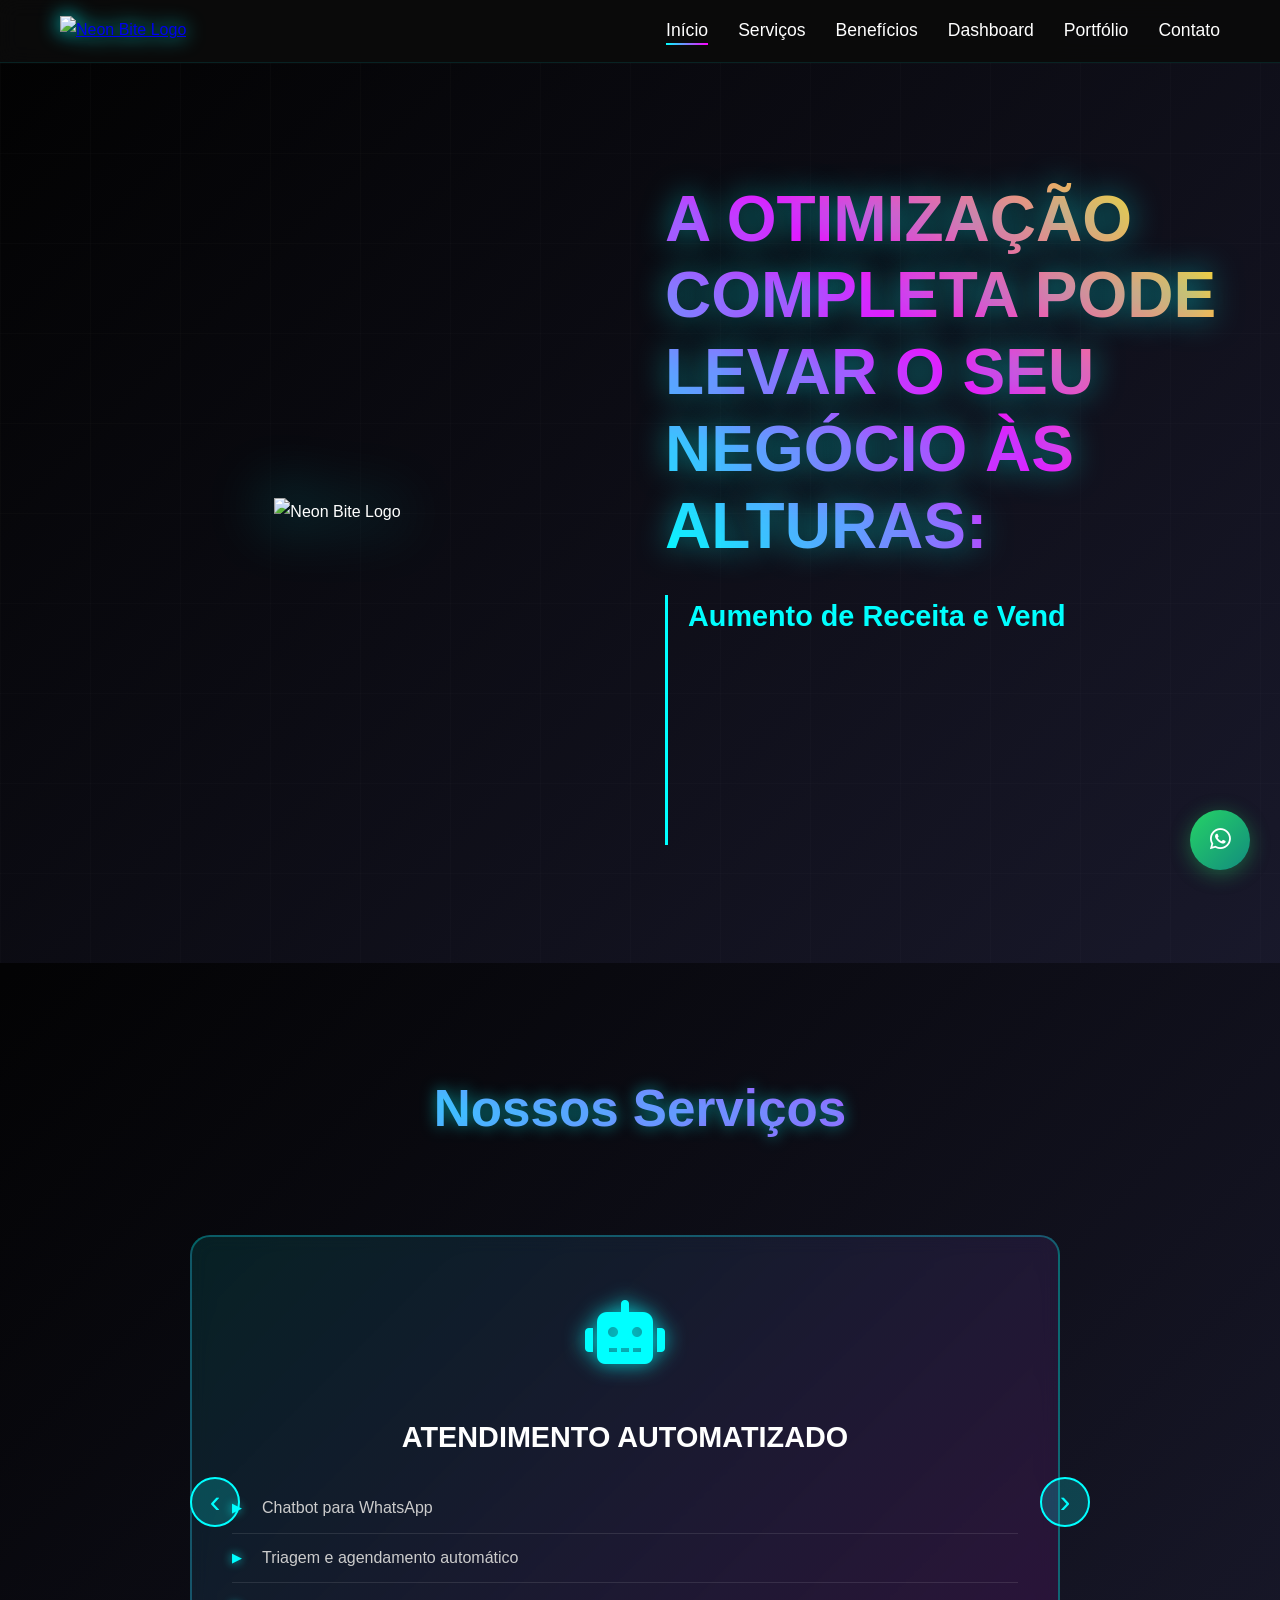
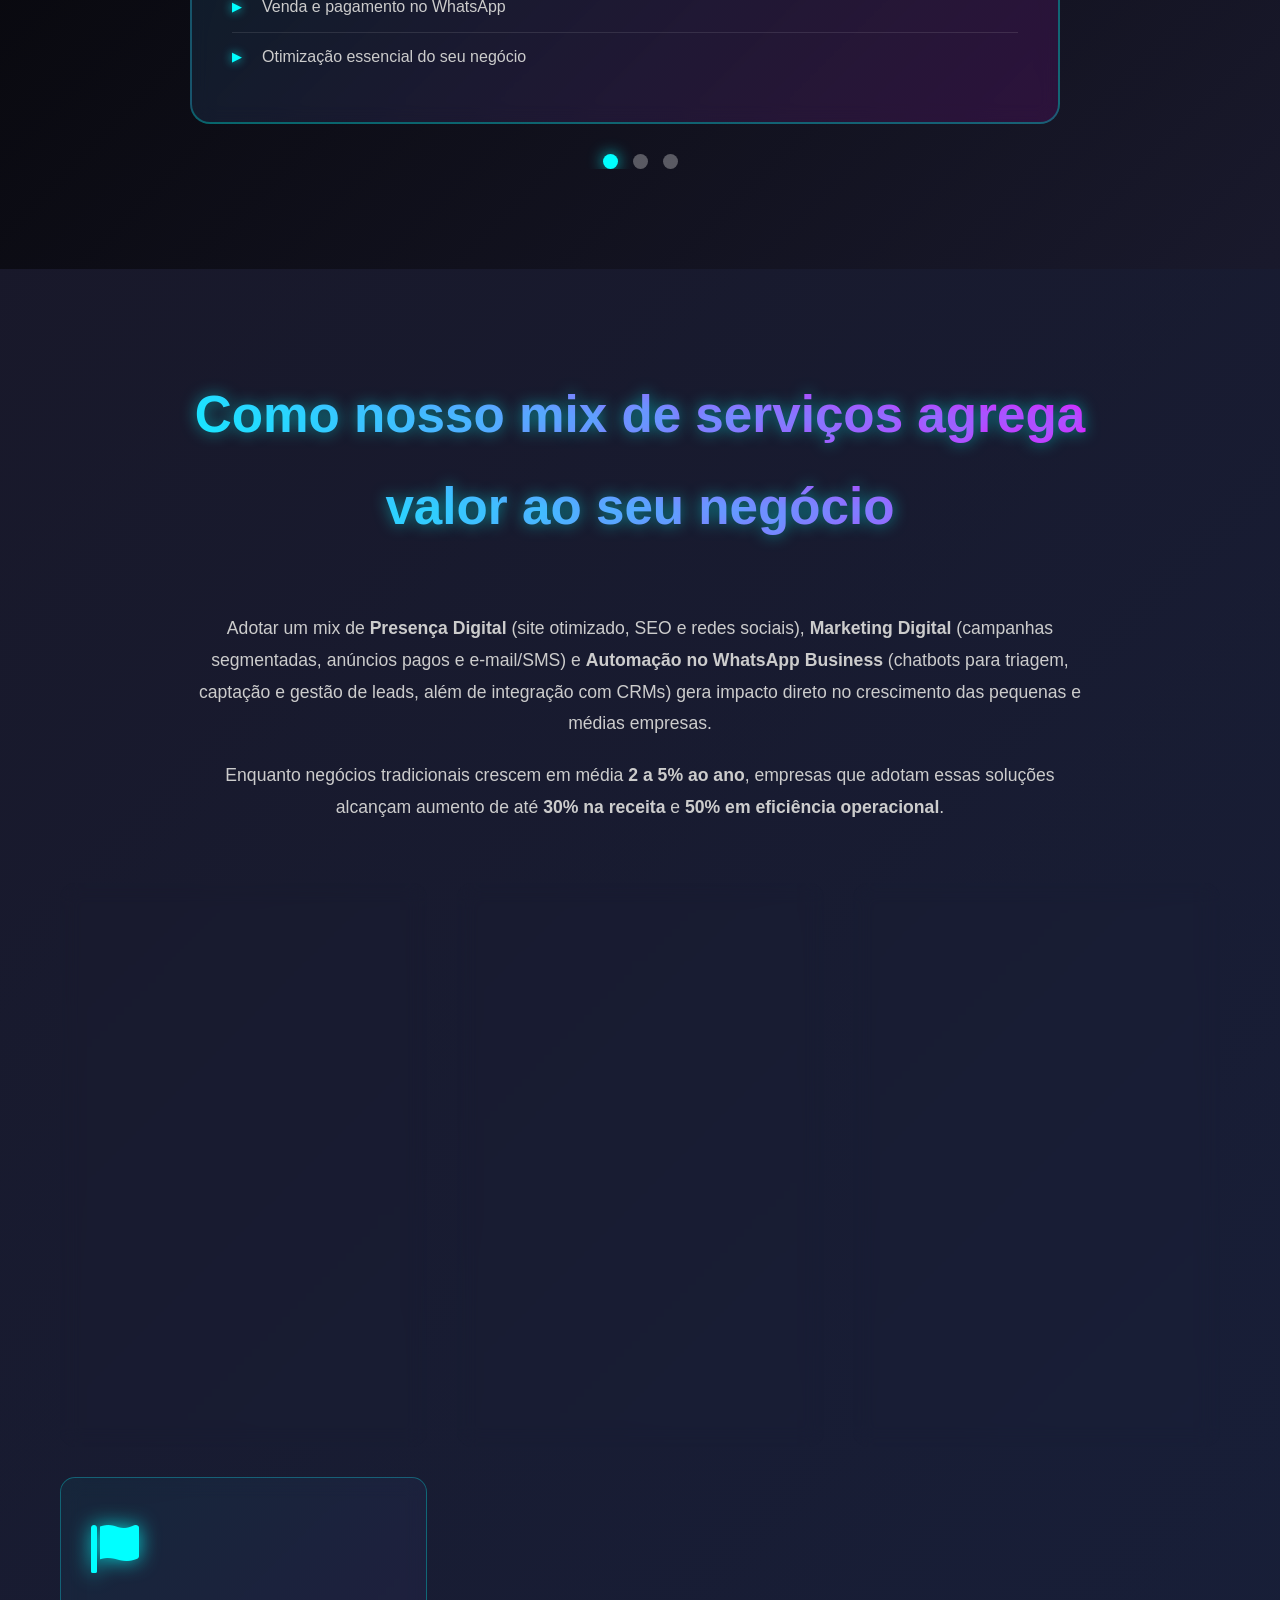
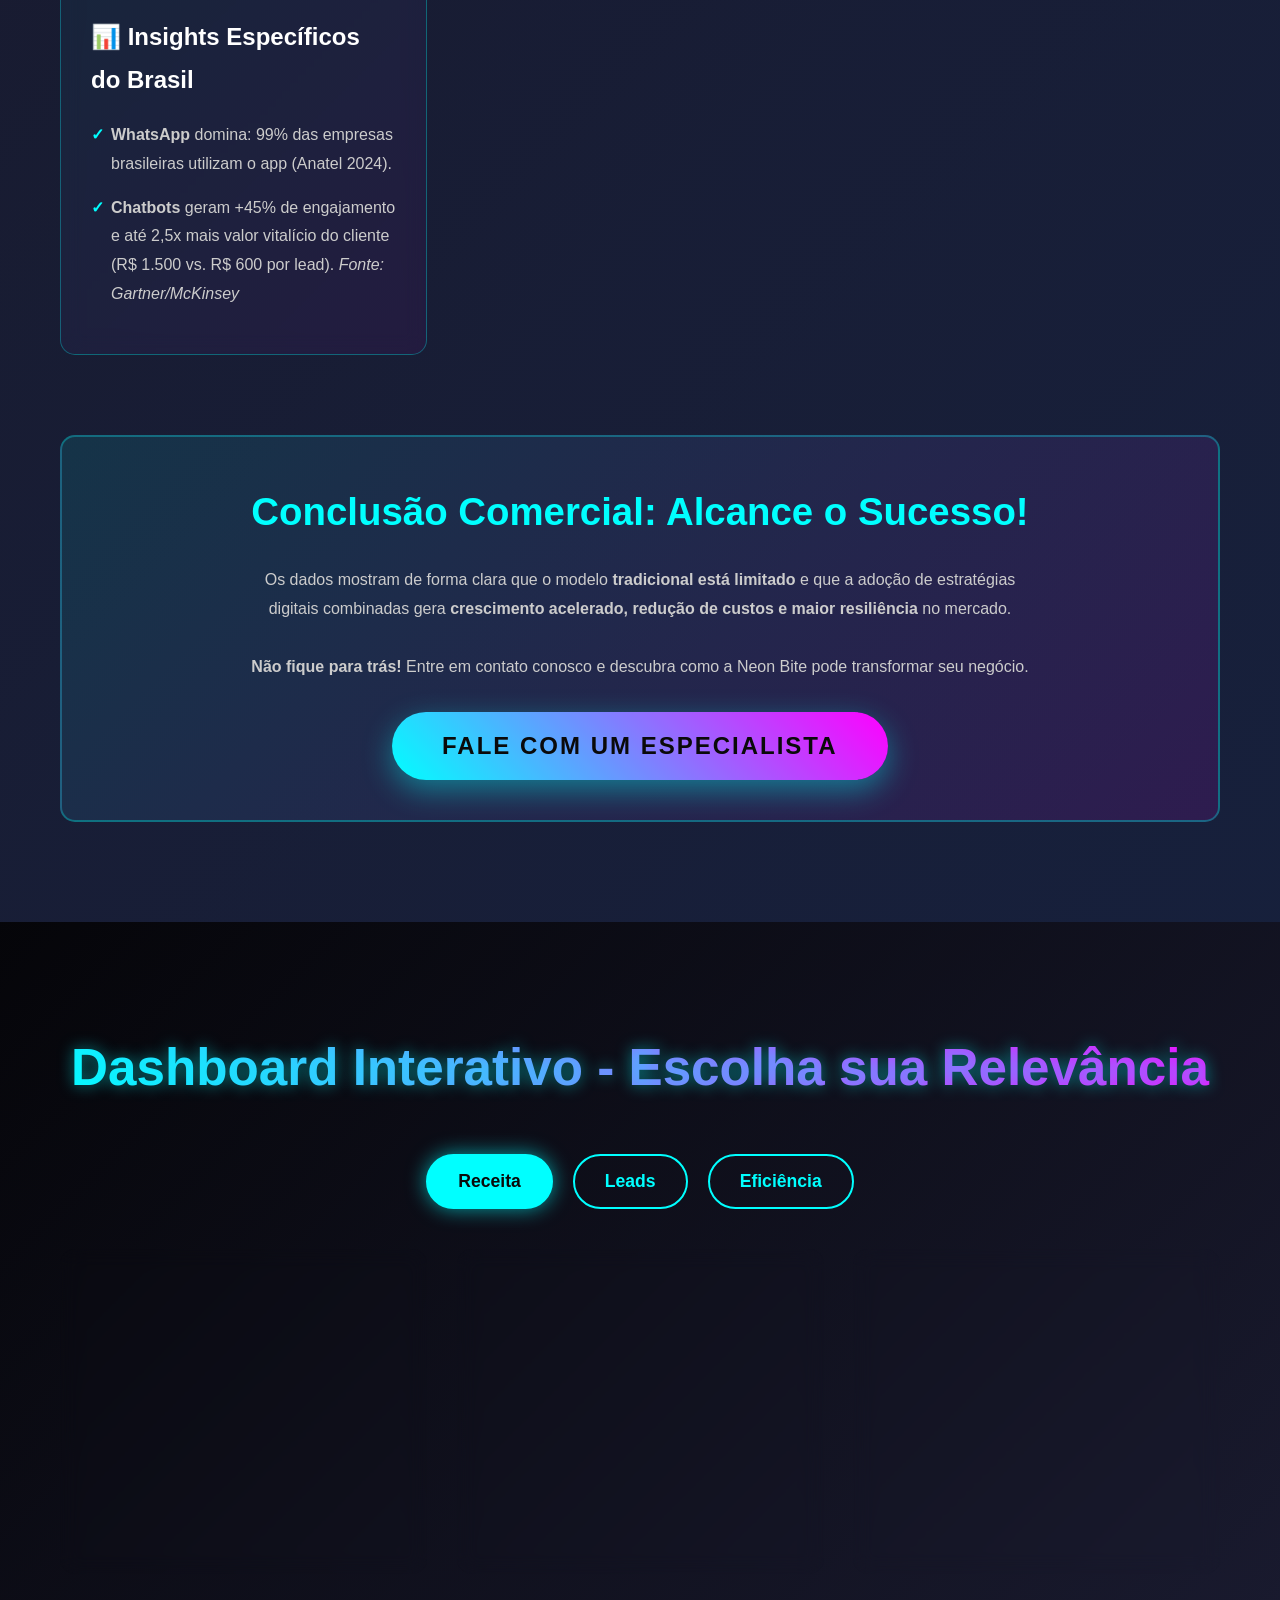
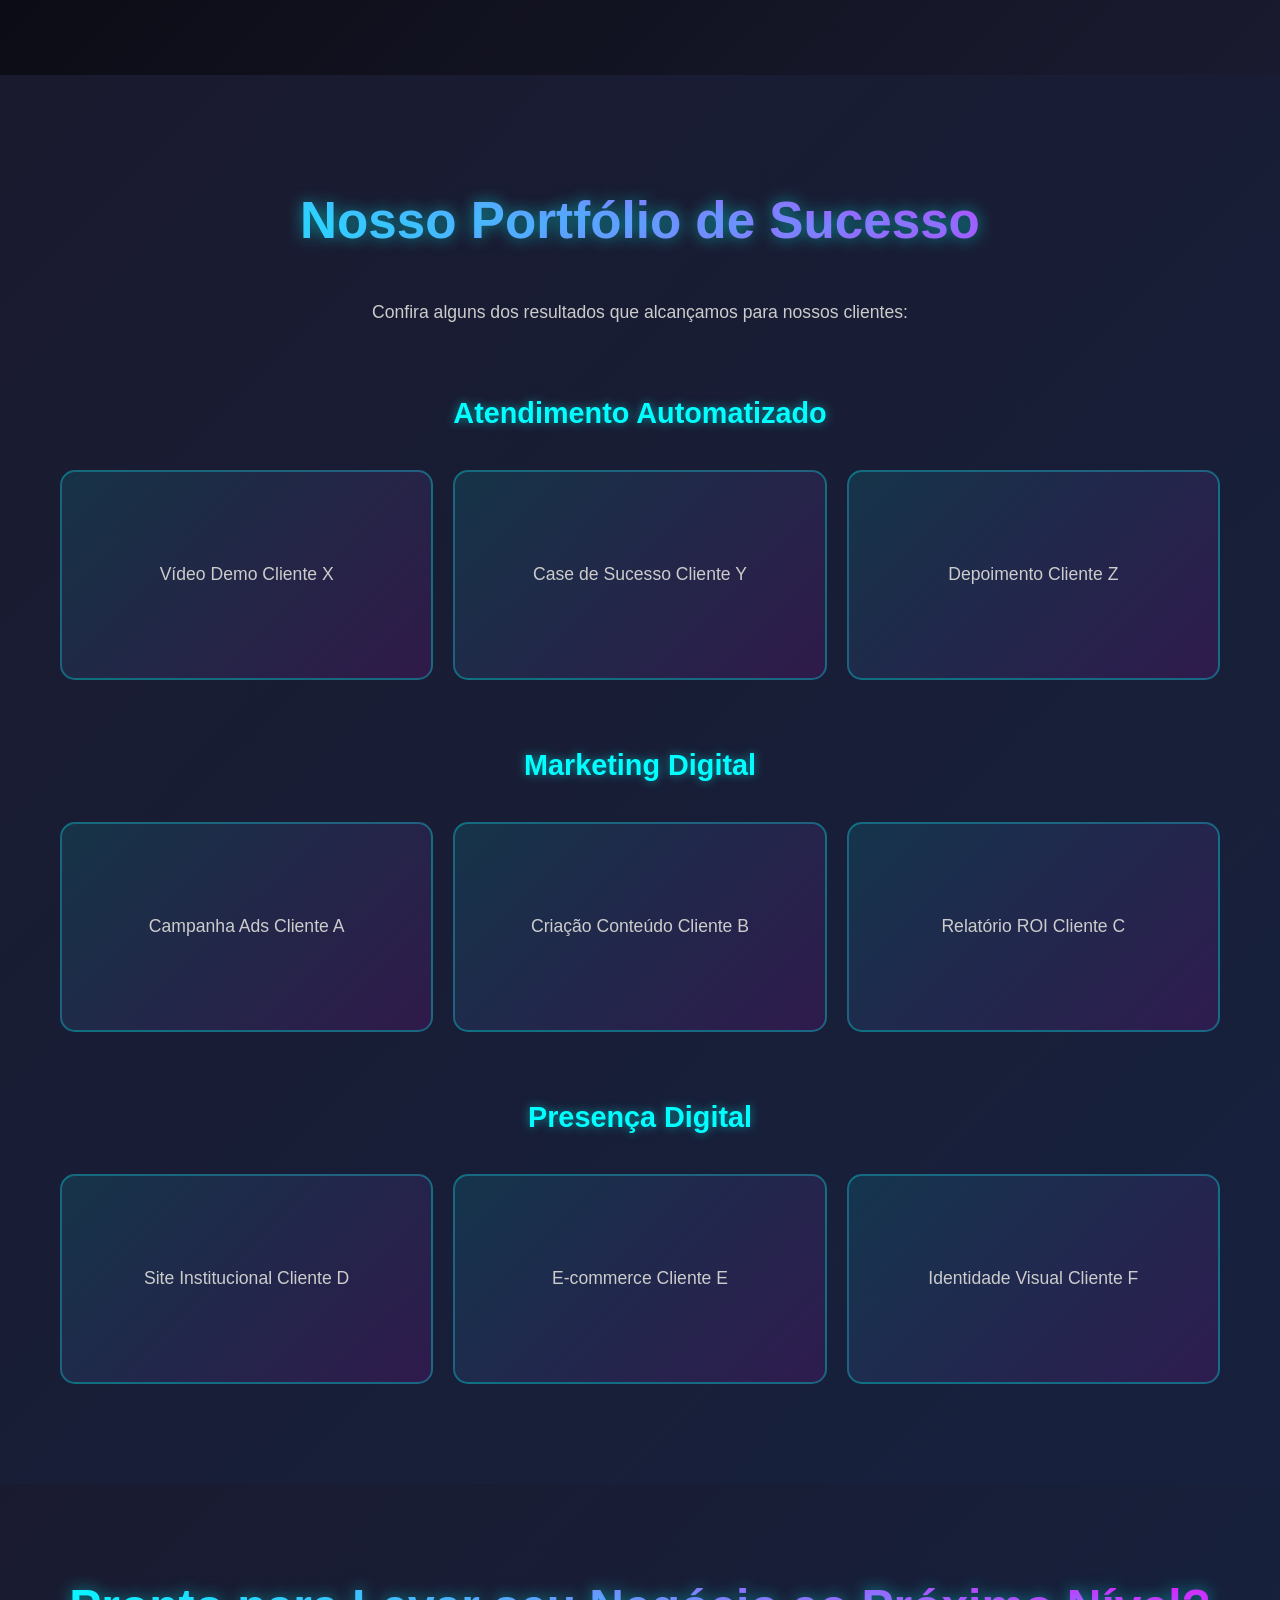
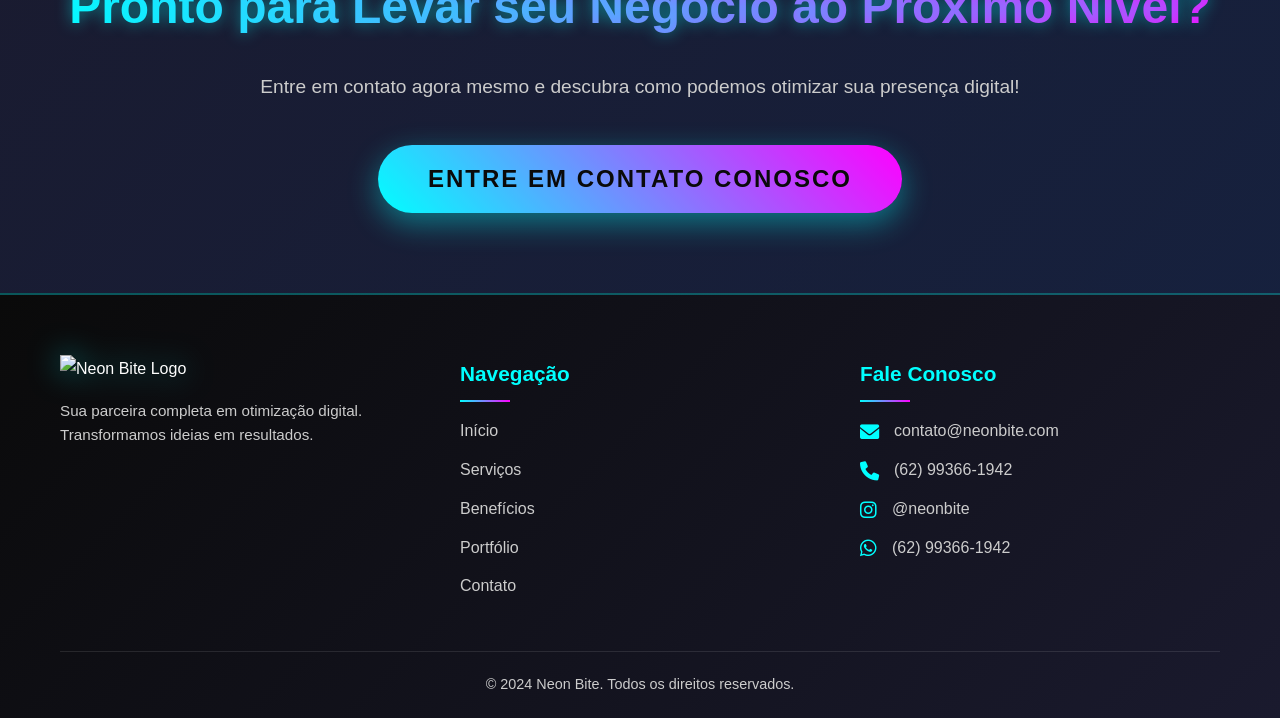
==== commit 61c62d84: "Update index.html contatos e hyperlinks Como o e-mail de contato não foi definido o fake permanece" ====
--- a/index.html
+++ b/index.html
@@ -35,7 +35,7 @@
 
     <!-- Floating WhatsApp Button -->
     <div class="whatsapp-float">
-        <a href="https://wa.me/5511999999999" target="_blank" rel="noopener noreferrer" aria-label="Abrir conversa no WhatsApp">
+        <a href="https://wa.me/5562993661942" target="_blank" rel="noopener noreferrer" aria-label="Abrir conversa no WhatsApp">
             <i class="fab fa-whatsapp" aria-hidden="true"></i>
         </a>
     </div>
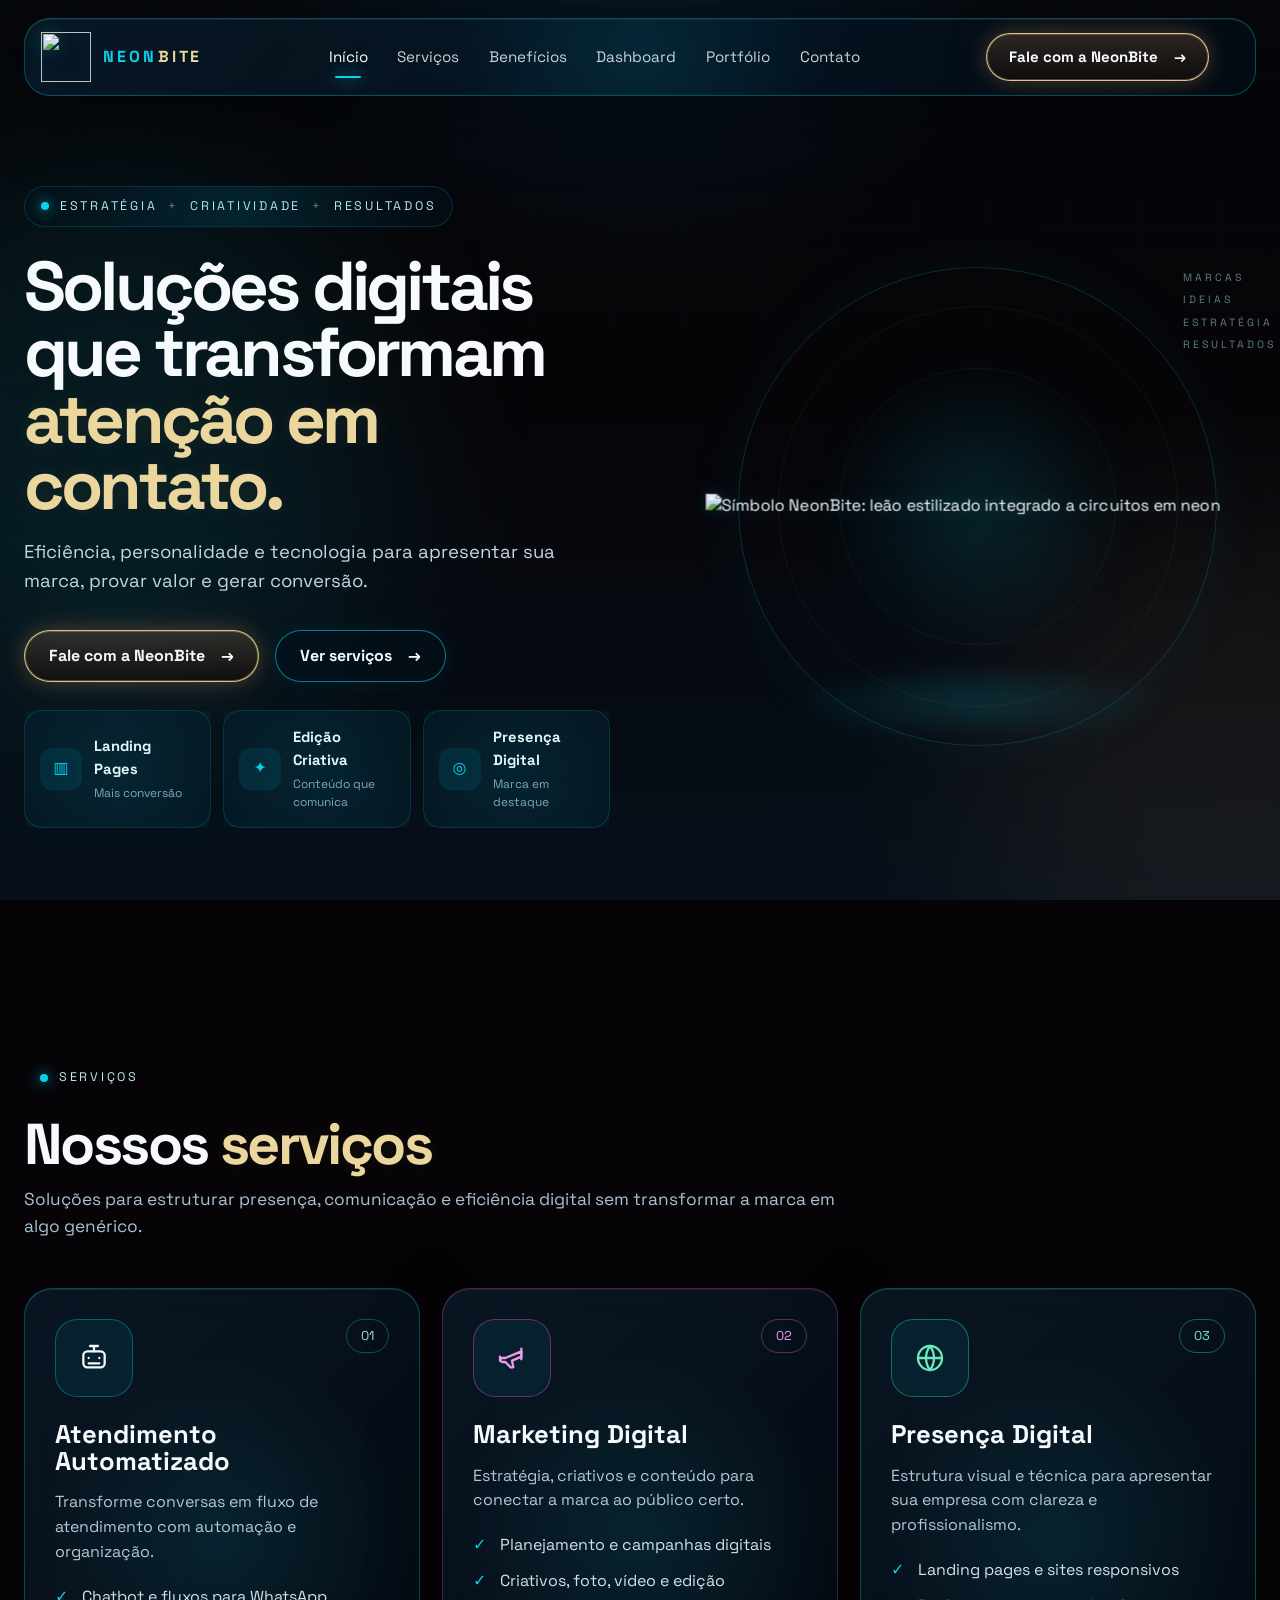
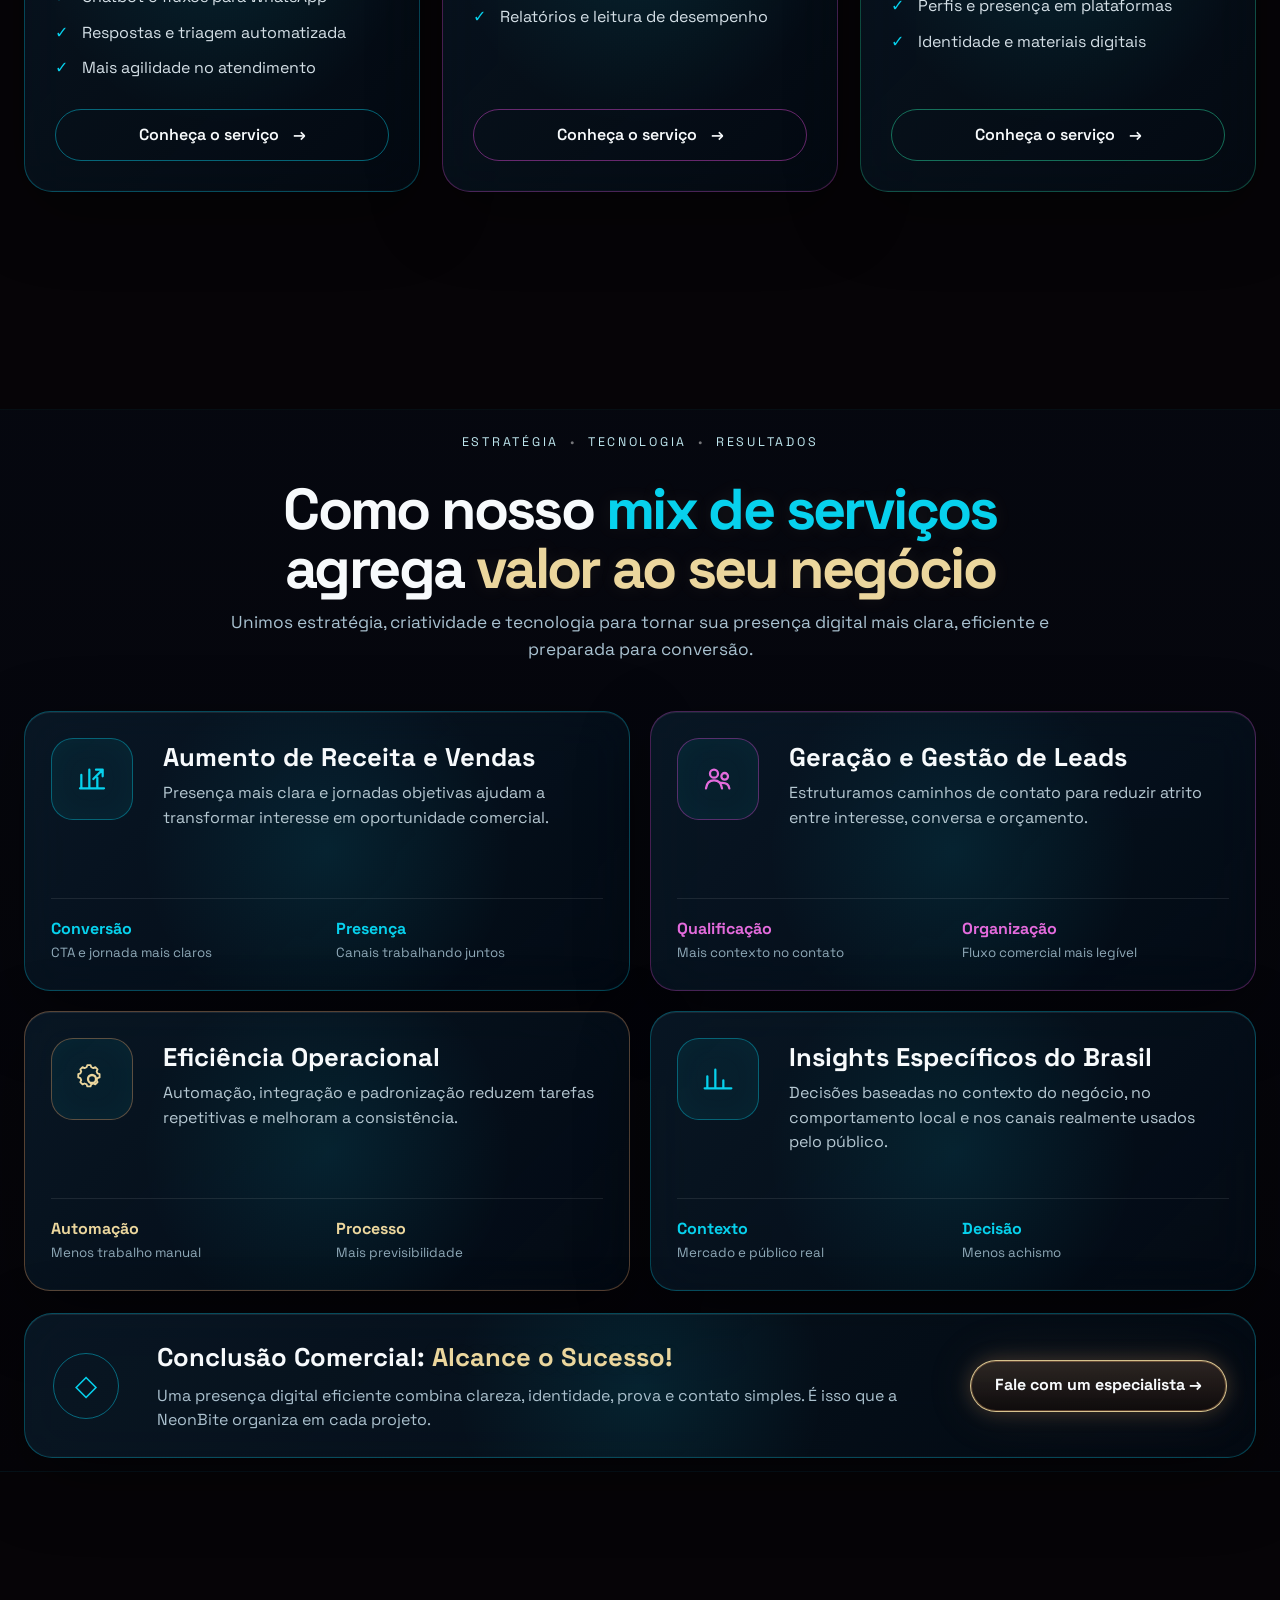
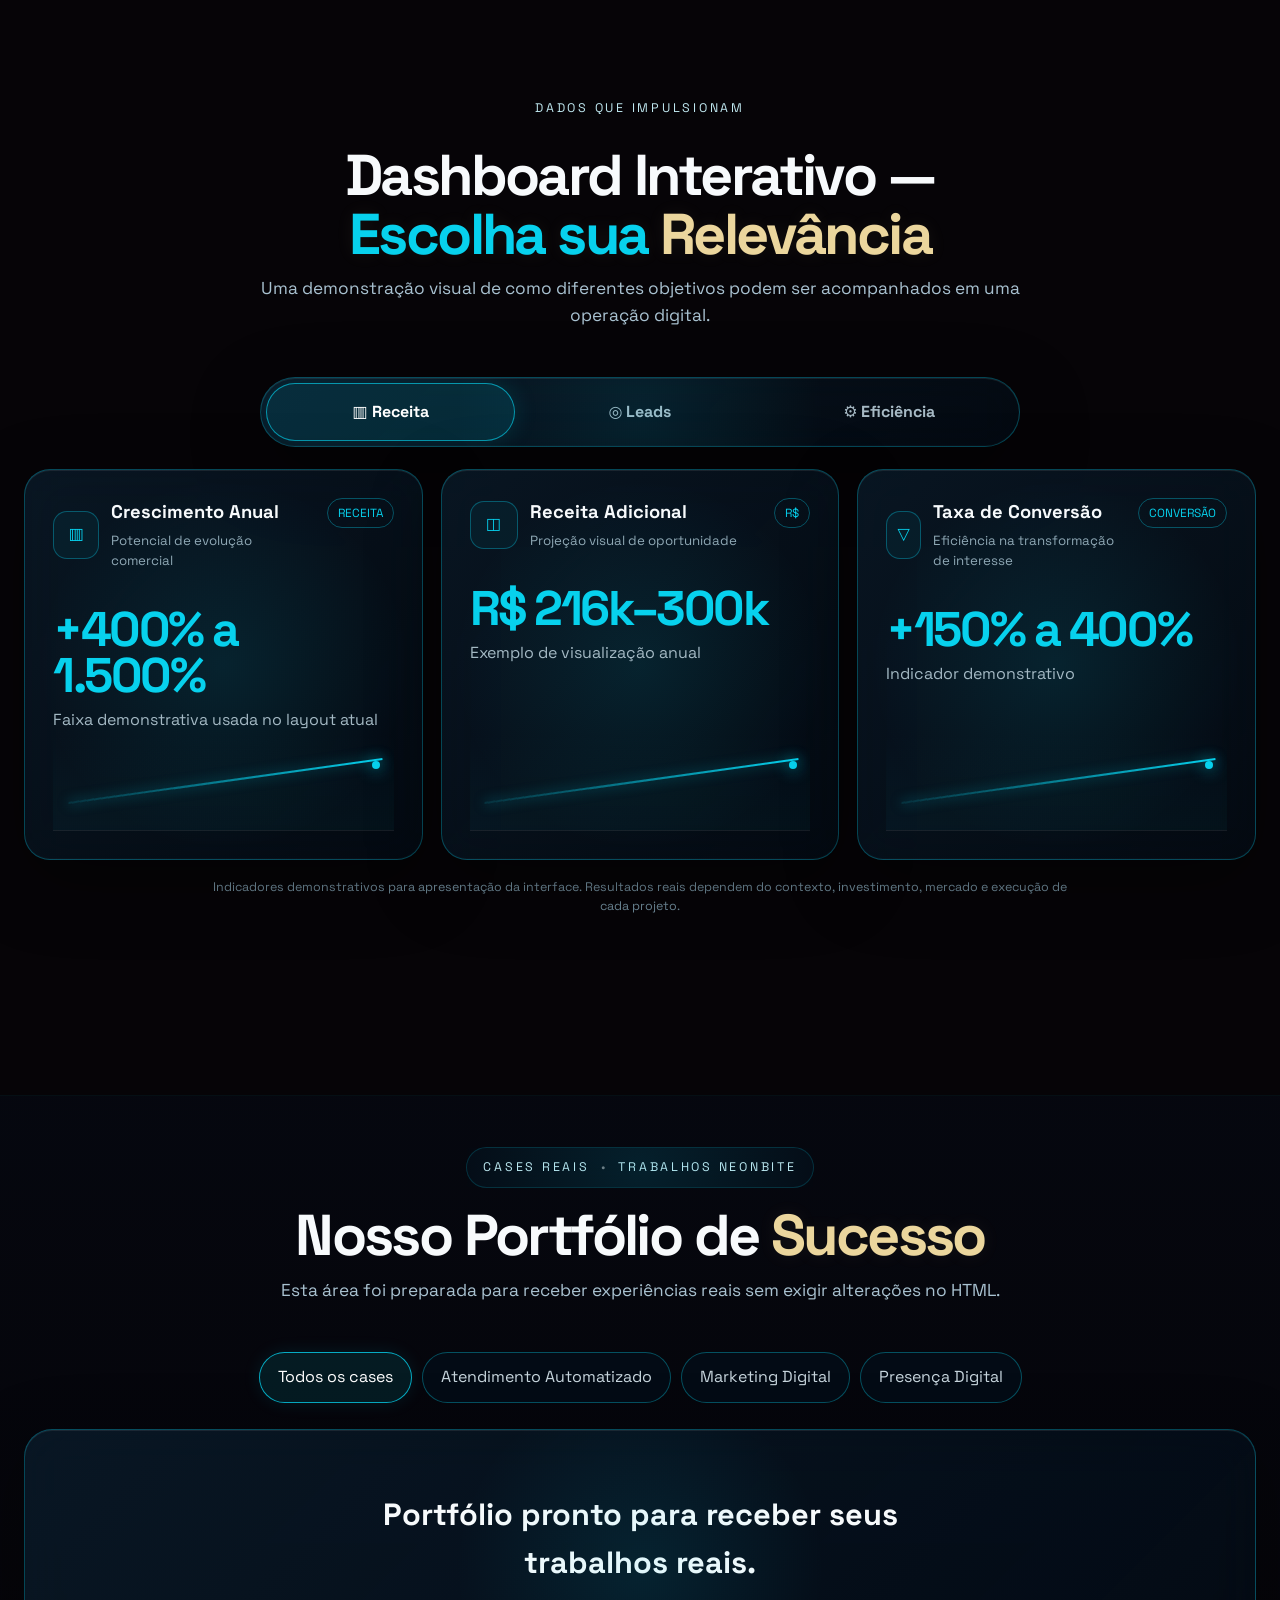
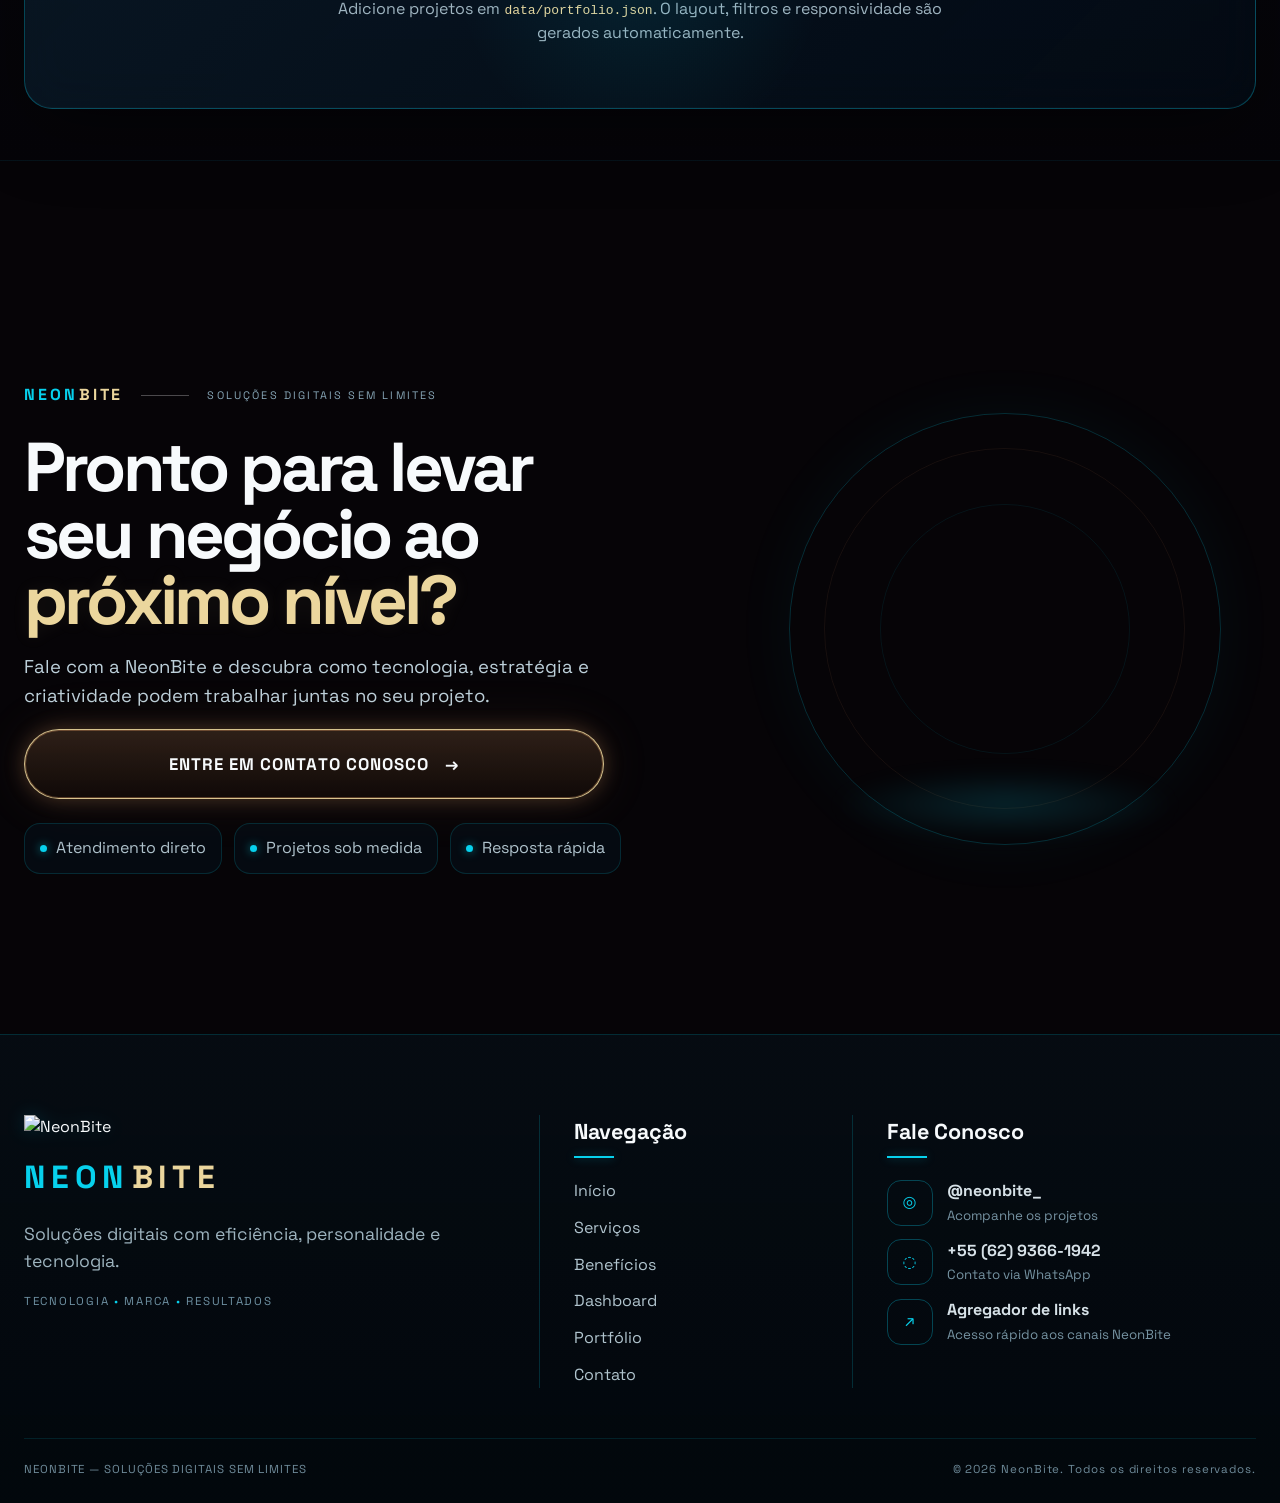
==== commit c6598de8: "2.0" ====
--- a/index.html
+++ b/index.html
@@ -1,375 +1,273 @@
-<!DOCTYPE html>
-<html lang="pt-BR">
-<head>
-    <meta charset="UTF-8">
-    <meta name="viewport" content="width=device-width, initial-scale=1.0">
-    <title>Neon Bite - Otimização Digital Completa</title>
-
-    <!-- SEO básico -->
-    <meta name="description" content="Otimização digital completa para PMEs: Presença Digital, Marketing e Automação no WhatsApp. Acelere receita, leads e eficiência com a Neon Bite.">
-    <meta name="theme-color" content="#0ef">
-    <!-- Open Graph / Social (atualize a URL absoluta da imagem depois) -->
-    <meta property="og:title" content="Neon Bite — Otimização Digital Completa">
-    <meta property="og:description" content="Presença Digital, Marketing e Automação no WhatsApp para crescimento acelerado.">
-    <meta property="og:image" content="assets/og-image.jpg">
-    <meta property="og:type" content="website">
-    <meta property="og:locale" content="pt_BR">
-    <meta name="twitter:card" content="summary_large_image">
-
-    <!-- Performance -->
-    <link rel="preconnect" href="https://cdnjs.cloudflare.com" crossorigin>
-    <link rel="preload" as="image" href="assets/logo.png" imagesrcset type="image/png">
-
-    <!-- CSS - na raiz -->
-    <link rel="stylesheet" href="style.css">
-
-    <!-- Font Awesome - para ícones (SRI recomendada; ajustar depois) -->
-    <link href="https://cdnjs.cloudflare.com/ajax/libs/font-awesome/6.0.0/css/all.min.css" rel="stylesheet" crossorigin="anonymous">
-
-    <!-- Favicon - na pasta assets -->
-    <link rel="icon" href="assets/favicon.ico" type="image/x-icon">
-</head>
-<body>
-    <!-- Skip link -->
-    <a class="skip-link" href="#main-content">Ir para o conteúdo principal</a>
-
-    <!-- Floating WhatsApp Button -->
-    <div class="whatsapp-float">
-        <a href="https://wa.me/5562993661942" target="_blank" rel="noopener noreferrer" aria-label="Abrir conversa no WhatsApp">
-            <i class="fab fa-whatsapp" aria-hidden="true"></i>
-        </a>
-    </div>
-
-    <!-- Header/Navbar -->
-    <header class="main-header">
-        <div class="container navbar-container">
-            <div class="header-logo">
-                <a href="#hero"><img src="assets/logo.png" alt="Neon Bite Logo" decoding="async"></a>
-            </div>
-            <nav class="main-nav" aria-label="Navegação principal">
-                <ul class="nav-links" id="primary-navigation">
-                    <li><a href="#hero" aria-current="page">Início</a></li>
-                    <li><a href="#services">Serviços</a></li>
-                    <li><a href="#benefits">Benefícios</a></li>
-                    <li><a href="#dashboard">Dashboard</a></li>
-                    <li><a href="#portfolio">Portfólio</a></li>
-                    <li><a href="#contact">Contato</a></li>
-                </ul>
-                <button class="menu-toggle" type="button" aria-label="Abrir menu" aria-expanded="false" aria-controls="primary-navigation">
-                    <i class="fas fa-bars" aria-hidden="true"></i>
-                </button>
-            </nav>
-        </div>
-    </header>
-
-    <!-- Hero Section -->
-    <section class="hero" id="hero">
-        <div class="hero-container container">
-            <div class="hero-logo-wrapper">
-                <img src="assets/logo.png" alt="Neon Bite Logo" class="hero-animated-logo" fetchpriority="high" decoding="async">
-            </div>
-            <div class="hero-content">
-                <h1>A OTIMIZAÇÃO COMPLETA PODE LEVAR O SEU NEGÓCIO ÀS ALTURAS:</h1>
-                <div class="typing-text" id="typingText" aria-live="polite" aria-atomic="true"></div>
-            </div>
-        </div>
-    </section>
-
-    <main id="main-content">
-        <!-- Services Carousel -->
-        <section class="services" id="services">
-            <div class="container">
-                <h2>Nossos Serviços</h2>
-                <div class="carousel-container">
-                    <div class="carousel" id="servicesCarousel" role="region" aria-roledescription="carousel" aria-label="Carrossel de serviços">
-                        <div class="service-card">
-                            <div class="card-icon">
-                                <i class="fas fa-robot" aria-hidden="true"></i>
-                            </div>
-                            <h3>ATENDIMENTO AUTOMATIZADO</h3>
-                            <ul>
-                                <li>Chatbot para WhatsApp</li>
-                                <li>Triagem e agendamento automático</li>
-                                <li>Venda e pagamento no WhatsApp</li>
-                                <li>Otimização essencial do seu negócio</li>
-                            </ul>
-                        </div>
-                        <div class="service-card">
-                            <div class="card-icon">
-                                <i class="fas fa-bullhorn" aria-hidden="true"></i>
-                            </div>
-                            <h3>MARKETING DIGITAL</h3>
-                            <ul>
-                                <li>Tráfego pago</li>
-                                <li>Criação de conteúdo para suas publis</li>
-                                <li>Edição profissional para suas publis</li>
-                                <li>Propaganda direcionada</li>
-                            </ul>
-                        </div>
-                        <div class="service-card">
-                            <div class="card-icon">
-                                <i class="fas fa-globe" aria-hidden="true"></i>
-                            </div>
-                            <h3>PRESENÇA DIGITAL</h3>
-                            <ul>
-                                <li>Identidade visual digital</li>
-                                <li>Lojas virtuais completas</li>
-                                <li>Sites institucionais responsivos</li>
-                                <li>Landing page de performance</li>
-                            </ul>
-                        </div>
-                    </div>
-                    <div class="carousel-nav">
-                        <button class="nav-btn prev" type="button" onclick="changeSlide(-1)" aria-label="Slide anterior" aria-controls="servicesCarousel">‹</button>
-                        <button class="nav-btn next" type="button" onclick="changeSlide(1)" aria-label="Próximo slide" aria-controls="servicesCarousel">›</button>
-                    </div>
-                    <div class="carousel-dots" role="group" aria-label="Navegação do carrossel">
-                        <span class="dot active" role="button" tabindex="0" onclick="currentSlideSet(1)" aria-label="Ir para o slide 1" aria-controls="servicesCarousel" aria-selected="true"></span>
-                        <span class="dot" role="button" tabindex="0" onclick="currentSlideSet(2)" aria-label="Ir para o slide 2" aria-controls="servicesCarousel" aria-selected="false"></span>
-                        <span class="dot" role="button" tabindex="0" onclick="currentSlideSet(3)" aria-label="Ir para o slide 3" aria-controls="servicesCarousel" aria-selected="false"></span>
-                    </div>
-                </div>
-            </div>
-        </section>
-
-        <!-- Benefits Section -->
-        <section class="benefits" id="benefits">
-            <div class="container">
-                <div class="section-intro">
-                    <h2>Como nosso mix de serviços agrega valor ao seu negócio</h2>
-                    <p>Adotar um mix de <strong>Presença Digital</strong> (site otimizado, SEO e redes sociais), <strong>Marketing Digital</strong> (campanhas segmentadas, anúncios pagos e e-mail/SMS) e <strong>Automação no WhatsApp Business</strong> (chatbots para triagem, captação e gestão de leads, além de integração com CRMs) gera impacto direto no crescimento das pequenas e médias empresas.</p>
-                    <p>Enquanto negócios tradicionais crescem em média <strong>2 a 5% ao ano</strong>, empresas que adotam essas soluções alcançam aumento de até <strong>30% na receita</strong> e <strong>50% em eficiência operacional</strong>.</p>
-                </div>
-
-                <div class="benefits-grid">
-                    <div class="benefit-block">
-                        <div class="benefit-icon">
-                            <i class="fas fa-chart-line" aria-hidden="true"></i>
-                        </div>
-                        <h3>🚀 Aumento de Receita e Vendas</h3>
-                        <ul>
-                            <li><strong>Crescimento Anual:</strong> +400 a 1.500% (20–30% vs. 2–5%), com ganhos médios de +R$ 216k a R$ 300k/ano. <em>Fonte: McKinsey Omnichannel Report 2023</em></li>
-                            <li><strong>Taxa de Conversão:</strong> +150 a 400% (5–10% vs. 1–2%), equivalente a +200 a 400 vendas/mês (ticket médio R$ 500). <em>Fonte: Gartner AI in Marketing 2024</em></li>
-                        </ul>
-                    </div>
-
-                    <div class="benefit-block">
-                        <div class="benefit-icon">
-                            <i class="fas fa-target" aria-hidden="true"></i>
-                        </div>
-                        <h3>🎯 Geração e Gestão de Leads</h3>
-                        <ul>
-                            <li><strong>Novos Leads:</strong> +200 a 700% (300–800 vs. 50–100), impulsionados por chatbots (+80% em captação). <em>Fonte: Drift Chatbot Report 2023</em></li>
-                            <li><strong>Qualificação:</strong> +200 a 700% (60–80% vs. 10–20%), com média de +200 leads prontos para vendas/mês. <em>Fonte: Gartner 2024</em></li>
-                        </ul>
-                    </div>
-
-                    <div class="benefit-block">
-                        <div class="benefit-icon">
-                            <i class="fas fa-cogs" aria-hidden="true"></i>
-                        </div>
-                        <h3>⚙️ Eficiência Operacional</h3>
-                        <ul>
-                            <li><strong>Redução de Custos:</strong> -30 a -50% (-R$ 160 mil/ano em suporte), com automação cortando até 40% das despesas. <em>Fonte: Gartner 2024</em></li>
-                            <li><strong>Tempo de Resposta:</strong> -90 a -99% (&lt;1min vs. 1–24h), aumentando satisfação em +25% e NPS em +20 pontos. <em>Fonte: McKinsey 2023</em></li>
-                        </ul>
-                    </div>
-
-                    <div class="benefit-block">
-                        <div class="benefit-icon">
-                            <i class="fas fa-flag" aria-hidden="true"></i>
-                        </div>
-                        <h3>📊 Insights Específicos do Brasil</h3>
-                        <ul>
-                            <li><strong>WhatsApp</strong> domina: 99% das empresas brasileiras utilizam o app (Anatel 2024).</li>
-                            <li><strong>Chatbots</strong> geram +45% de engajamento e até 2,5x mais valor vitalício do cliente (R$ 1.500 vs. R$ 600 por lead). <em>Fonte: Gartner/McKinsey</em></li>
-                        </ul>
-                    </div>
-                </div>
-
-                <div class="conclusion">
-                    <h3>Conclusão Comercial: Alcance o Sucesso!</h3>
-                    <p>Os dados mostram de forma clara que o modelo <strong>tradicional está limitado</strong> e que a adoção de estratégias digitais combinadas gera <strong>crescimento acelerado, redução de custos e maior resiliência</strong> no mercado.</p>
-                    <p><strong>Não fique para trás!</strong> Entre em contato conosco e descubra como a Neon Bite pode transformar seu negócio.</p>
-                    <button class="cta-button" type="button" onclick="openWhatsApp()" aria-label="Falar com um especialista pelo WhatsApp">Fale com um Especialista</button>
-                </div>
-            </div>
-        </section>
-
-        <!-- Interactive Dashboard -->
-        <section class="dashboard" id="dashboard">
-            <div class="container">
-                <h2>Dashboard Interativo - Escolha sua Relevância</h2>
-                <div class="dashboard-controls" role="tablist" aria-label="Métricas">
-                    <button class="dashboard-btn active" type="button" role="tab" id="tab-revenue" aria-selected="true" aria-controls="revenue-panel" onclick="showDashboard('revenue', event)">Receita</button>
-                    <button class="dashboard-btn" type="button" role="tab" id="tab-leads" aria-selected="false" aria-controls="leads-panel" onclick="showDashboard('leads', event)">Leads</button>
-                    <button class="dashboard-btn" type="button" role="tab" id="tab-efficiency" aria-selected="false" aria-controls="efficiency-panel" onclick="showDashboard('efficiency', event)">Eficiência</button>
-                </div>
-                <div class="dashboard-content">
-                    <div class="dashboard-panel active" id="revenue-panel" role="tabpanel" aria-labelledby="tab-revenue">
-                        <div class="metric-card">
-                            <h4>Crescimento Anual</h4>
-                            <div class="metric-value">+400% a 1.500%</div>
-                            <div class="metric-comparison">vs. 2-5% tradicional</div>
-                        </div>
-                        <div class="metric-card">
-                            <h4>Receita Adicional</h4>
-                            <div class="metric-value">R$ 216k - 300k</div>
-                            <div class="metric-comparison">por ano</div>
-                        </div>
-                        <div class="metric-card">
-                            <h4>Taxa de Conversão</h4>
-                            <div class="metric-value">+150% a 400%</div>
-                            <div class="metric-comparison">5-10% vs. 1-2%</div>
-                        </div>
-                    </div>
-                    <div class="dashboard-panel" id="leads-panel" role="tabpanel" aria-labelledby="tab-leads">
-                        <div class="metric-card">
-                            <h4>Novos Leads</h4>
-                            <div class="metric-value">+200% a 700%</div>
-                            <div class="metric-comparison">300-800 vs. 50-100</div>
-                        </div>
-                        <div class="metric-card">
-                            <h4>Qualificação</h4>
-                            <div class="metric-value">+200% a 700%</div>
-                            <div class="metric-comparison">60-80% vs. 10-20%</div>
-                        </div>
-                        <div class="metric-card">
-                            <h4>Retenção</h4>
-                            <div class="metric-value">+75% a 200%</div>
-                            <div class="metric-comparison">70-90% vs. 30-40%</div>
-                        </div>
-                    </div>
-                    <div class="dashboard-panel" id="efficiency-panel" role="tabpanel" aria-labelledby="tab-efficiency">
-                        <div class="metric-card">
-                            <h4>Redução de Custos</h4>
-                            <div class="metric-value">-30% a -50%</div>
-                            <div class="metric-comparison">-R$ 160k/ano</div>
-                        </div>
-                        <div class="metric-card">
-                            <h4>Tempo de Resposta</h4>
-                            <div class="metric-value">-90% a -99%</div>
-                            <div class="metric-comparison">&lt;1min vs. 1-24h</div>
-                        </div>
-                        <div class="metric-card">
-                            <h4>Produtividade</h4>
-                            <div class="metric-value">+300% a 900%</div>
-                            <div class="metric-comparison">200-500 vs. 20-50 atendimentos/dia</div>
-                        </div>
-                    </div>
-                </div>
-            </div>
-        </section>
-
-        <!-- Portfolio Section -->
-        <section class="portfolio" id="portfolio">
-            <div class="container">
-                <h2>Nosso Portfólio de Sucesso</h2>
-                <p class="portfolio-intro-text">Confira alguns dos resultados que alcançamos para nossos clientes:</p>
-                <div class="portfolio-grid">
-                    <div class="portfolio-category">
-                        <h3>Atendimento Automatizado</h3>
-                        <div class="portfolio-items">
-                            <div class="portfolio-item">
-                                <div class="placeholder">Vídeo Demo Cliente X</div>
-                            </div>
-                            <div class="portfolio-item">
-                                <div class="placeholder">Case de Sucesso Cliente Y</div>
-                            </div>
-                            <div class="portfolio-item">
-                                <div class="placeholder">Depoimento Cliente Z</div>
-                            </div>
-                        </div>
-                    </div>
-                    <div class="portfolio-category">
-                        <h3>Marketing Digital</h3>
-                        <div class="portfolio-items">
-                            <div class="portfolio-item">
-                                <div class="placeholder">Campanha Ads Cliente A</div>
-                            </div>
-                            <div class="portfolio-item">
-                                <div class="placeholder">Criação Conteúdo Cliente B</div>
-                            </div>
-                            <div class="portfolio-item">
-                                <div class="placeholder">Relatório ROI Cliente C</div>
-                            </div>
-                        </div>
-                    </div>
-                    <div class="portfolio-category">
-                        <h3>Presença Digital</h3>
-                        <div class="portfolio-items">
-                            <div class="portfolio-item">
-                                <div class="placeholder">Site Institucional Cliente D</div>
-                            </div>
-                            <div class="portfolio-item">
-                                <div class="placeholder">E-commerce Cliente E</div>
-                            </div>
-                            <div class="portfolio-item">
-                                <div class="placeholder">Identidade Visual Cliente F</div>
-                            </div>
-                        </div>
-                    </div>
-                </div>
-            </div>
-        </section>
-    </main>
-
-    <!-- Contact Section -->
-    <section class="contact" id="contact">
-        <div class="container">
-            <h2>Pronto para Levar seu Negócio ao Próximo Nível?</h2>
-            <p>Entre em contato agora mesmo e descubra como podemos otimizar sua presença digital!</p>
-            <button class="cta-button" type="button" onclick="openWhatsApp()" aria-label="Entrar em contato pelo WhatsApp">Entre em Contato Conosco</button>
-        </div>
-    </section>
-
-    <!-- Footer -->
-    <footer class="footer">
-        <div class="container">
-            <div class="footer-content">
-                <div class="footer-col footer-about">
-                    <div class="footer-logo">
-                        <img src="assets/logo.png" alt="Neon Bite Logo" loading="lazy" decoding="async">
-                    </div>
-                    <p>Sua parceira completa em otimização digital. Transformamos ideias em resultados.</p>
-                </div>
-                <div class="footer-col footer-links-group">
-                    <h4>Navegação</h4>
-                    <ul class="footer-links">
-                        <li><a href="#hero">Início</a></li>
-                        <li><a href="#services">Serviços</a></li>
-                        <li><a href="#benefits">Benefícios</a></li>
-                        <li><a href="#portfolio">Portfólio</a></li>
-                        <li><a href="#contact">Contato</a></li>
-                    </ul>
-                </div>
-                <div class="footer-col footer-contacts">
-                    <h4>Fale Conosco</h4>
-                    <div class="contact-item">
-                        <i class="fas fa-envelope" aria-hidden="true"></i>
-                        <span><a href="mailto:contato@neonbite.com" class="__cf_email__">contato@neonbite.com</a></span>
-                    </div>
-                    <div class="contact-item">
-                        <i class="fas fa-phone" aria-hidden="true"></i>
-                        <span><a href="tel:+5562993661942" aria-label="Ligar para 5562993661942">(62) 99366-1942</a></span>
-                    </div>
-                    <div class="contact-item">
-                        <i class="fab fa-instagram" aria-hidden="true"></i>
-                        <span>@neonbite</span>
-                    </div>
-                    <div class="contact-item">
-                        <i class="fab fa-whatsapp" aria-hidden="true"></i>
-                        <span><a href="https://wa.me/5562993661942" target="_blank" rel="noopener noreferrer" aria-label="Conversar no WhatsApp (11) 99999-9999">(62) 99366-1942</a></span>
-                    </div>
-                </div>
-            </div>
-            <div class="footer-bottom">
-                <p>&copy; 2024 Neon Bite. Todos os direitos reservados.</p>
-            </div>
-        </div>
-    </footer>
-
-    <!-- JS - na raiz -->
-    <script src="script.js"></script>
-</body>
-</html>
+<!doctype html>
+<html lang="pt-BR">
+<head>
+  <meta charset="utf-8" />
+  <meta name="viewport" content="width=device-width, initial-scale=1" />
+  <meta name="theme-color" content="#060407" />
+  <meta name="color-scheme" content="dark" />
+  <title>NeonBite | Soluções digitais com eficiência, personalidade e tecnologia</title>
+  <meta name="description" content="Soluções digitais para apresentar sua marca, criar presença, produzir conteúdo e transformar atenção em contato." />
+  <meta name="robots" content="index,follow" />
+  <link rel="canonical" href="https://25neonbyte-cloud.github.io/neon..bite/" />
+  <meta property="og:type" content="website" />
+  <meta property="og:locale" content="pt_BR" />
+  <meta property="og:title" content="NeonBite | Soluções Digitais" />
+  <meta property="og:description" content="Eficiência, personalidade e tecnologia para apresentar sua marca, provar valor e gerar conversão." />
+  <meta property="og:image" content="assets/logo-neonbite.png" />
+  <meta property="og:url" content="https://25neonbyte-cloud.github.io/neon..bite/" />
+  <link rel="icon" type="image/png" href="assets/logo-neonbite.png" />
+  <link rel="preconnect" href="https://fonts.googleapis.com" />
+  <link rel="preconnect" href="https://fonts.gstatic.com" crossorigin />
+  <link href="https://fonts.googleapis.com/css2?family=Space+Grotesk:wght@400;500;600;700&display=swap" rel="stylesheet" />
+  <link rel="stylesheet" href="styles.css" />
+</head>
+<body>
+  <a class="skip-link" href="#conteudo">Ir para o conteúdo</a>
+
+  <div class="ambient" aria-hidden="true">
+    <div class="ambient__orb ambient__orb--cyan"></div>
+    <div class="ambient__orb ambient__orb--orange"></div>
+    <div class="ambient__grid"></div>
+  </div>
+
+  <header class="site-header" id="inicio">
+    <nav class="nav-shell glass interactive-glass" aria-label="Navegação principal">
+      <a class="brand" href="#inicio" aria-label="NeonBite - início">
+        <img src="assets/logo-neonbite.png" alt="" class="brand__mark" />
+        <span class="brand__word"><b>NEON</b><em>BITE</em></span>
+      </a>
+
+      <div class="nav-links" id="desktop-nav">
+        <a href="#inicio" class="nav-link is-active">Início</a>
+        <a href="#servicos" class="nav-link">Serviços</a>
+        <a href="#beneficios" class="nav-link">Benefícios</a>
+        <a href="#dashboard" class="nav-link">Dashboard</a>
+        <a href="#portfolio" class="nav-link">Portfólio</a>
+        <a href="#contato" class="nav-link">Contato</a>
+      </div>
+
+      <a class="btn btn--primary btn--compact nav-cta" href="https://wa.me/556293661942" target="_blank" rel="noopener noreferrer">
+        Fale com a NeonBite <span aria-hidden="true">→</span>
+      </a>
+
+      <button class="menu-toggle" type="button" aria-controls="mobile-menu" aria-expanded="false" aria-label="Abrir menu">
+        <span></span><span></span><span></span>
+      </button>
+    </nav>
+
+    <div class="mobile-menu glass" id="mobile-menu" hidden>
+      <a href="#inicio">Início</a>
+      <a href="#servicos">Serviços</a>
+      <a href="#beneficios">Benefícios</a>
+      <a href="#dashboard">Dashboard</a>
+      <a href="#portfolio">Portfólio</a>
+      <a href="#contato">Contato</a>
+      <a href="./agregador/">Agregador de links</a>
+      <a class="btn btn--primary" href="https://wa.me/556293661942" target="_blank" rel="noopener noreferrer">Fale com a NeonBite →</a>
+    </div>
+  </header>
+
+  <main id="conteudo">
+    <section class="hero section section--hero" data-section="inicio">
+      <div class="section-inner hero__layout">
+        <div class="hero__content" data-reveal>
+          <div class="eyebrow glass-soft"><span class="pulse-dot"></span> Estratégia <i>+</i> Criatividade <i>+</i> Resultados</div>
+          <h1>Soluções digitais<br />que transformam<br /><span>atenção em contato.</span></h1>
+          <p class="hero__lead">Eficiência, personalidade e tecnologia para apresentar sua marca, provar valor e gerar conversão.</p>
+          <div class="hero__actions">
+            <a class="btn btn--primary" href="https://wa.me/556293661942" target="_blank" rel="noopener noreferrer">Fale com a NeonBite <span>→</span></a>
+            <a class="btn btn--secondary" href="#servicos">Ver serviços <span>→</span></a>
+          </div>
+          <div class="hero__chips" aria-label="Áreas de atuação em destaque">
+            <div class="mini-card glass-soft"><span class="mini-icon">▥</span><div><b>Landing Pages</b><small>Mais conversão</small></div></div>
+            <div class="mini-card glass-soft"><span class="mini-icon">✦</span><div><b>Edição Criativa</b><small>Conteúdo que comunica</small></div></div>
+            <div class="mini-card glass-soft"><span class="mini-icon">◎</span><div><b>Presença Digital</b><small>Marca em destaque</small></div></div>
+          </div>
+        </div>
+
+        <div class="hero__visual" data-reveal data-reveal-delay="120">
+          <div class="logo-stage">
+            <div class="logo-stage__ring"></div>
+            <div class="logo-stage__beam"></div>
+            <img src="assets/logo-neonbite.png" alt="Símbolo NeonBite: leão estilizado integrado a circuitos em neon" class="hero-logo" />
+          </div>
+          <div class="hero__side-label" aria-hidden="true">MARCAS<br />IDEIAS<br />ESTRATÉGIA<br />RESULTADOS</div>
+        </div>
+      </div>
+    </section>
+
+    <section class="section" id="servicos" data-section="servicos">
+      <div class="section-inner">
+        <div class="section-heading" data-reveal>
+          <div class="eyebrow"><span class="pulse-dot"></span> Serviços</div>
+          <h2>Nossos <span>serviços</span></h2>
+          <p>Soluções para estruturar presença, comunicação e eficiência digital sem transformar a marca em algo genérico.</p>
+        </div>
+
+        <div class="service-carousel" data-reveal>
+          <button class="carousel-arrow carousel-arrow--left" type="button" data-carousel-prev aria-label="Serviço anterior">←</button>
+          <div class="service-track" data-carousel-track>
+            <article class="service-card glass interactive-glass accent-cyan">
+              <div class="service-card__top"><div class="icon-box" aria-hidden="true"><svg class="ui-icon" viewBox="0 0 24 24"><rect x="4" y="7" width="16" height="12" rx="3"/><path d="M9 3h6M12 3v4M8 12h.01M16 12h.01M8 16h8"/></svg></div><span class="card-index">01</span></div>
+              <h3>Atendimento Automatizado</h3>
+              <p>Transforme conversas em fluxo de atendimento com automação e organização.</p>
+              <ul>
+                <li>Chatbot e fluxos para WhatsApp</li>
+                <li>Respostas e triagem automatizada</li>
+                <li>Mais agilidade no atendimento</li>
+              </ul>
+              <a href="#contato" class="card-link">Conheça o serviço <span>→</span></a>
+            </article>
+
+            <article class="service-card glass interactive-glass accent-magenta">
+              <div class="service-card__top"><div class="icon-box" aria-hidden="true"><svg class="ui-icon" viewBox="0 0 24 24"><path d="M3 11v2a2 2 0 0 0 2 2h2l4 4h2l-1-5 7-3V7l-12 5H5a2 2 0 0 0-2 2"/><path d="M19 5v8"/></svg></div><span class="card-index">02</span></div>
+              <h3>Marketing Digital</h3>
+              <p>Estratégia, criativos e conteúdo para conectar a marca ao público certo.</p>
+              <ul>
+                <li>Planejamento e campanhas digitais</li>
+                <li>Criativos, foto, vídeo e edição</li>
+                <li>Relatórios e leitura de desempenho</li>
+              </ul>
+              <a href="#contato" class="card-link">Conheça o serviço <span>→</span></a>
+            </article>
+
+            <article class="service-card glass interactive-glass accent-green">
+              <div class="service-card__top"><div class="icon-box" aria-hidden="true"><svg class="ui-icon" viewBox="0 0 24 24"><circle cx="12" cy="12" r="9"/><path d="M3 12h18M12 3a15 15 0 0 1 0 18M12 3a15 15 0 0 0 0 18"/></svg></div><span class="card-index">03</span></div>
+              <h3>Presença Digital</h3>
+              <p>Estrutura visual e técnica para apresentar sua empresa com clareza e profissionalismo.</p>
+              <ul>
+                <li>Landing pages e sites responsivos</li>
+                <li>Perfis e presença em plataformas</li>
+                <li>Identidade e materiais digitais</li>
+              </ul>
+              <a href="#contato" class="card-link">Conheça o serviço <span>→</span></a>
+            </article>
+          </div>
+          <button class="carousel-arrow carousel-arrow--right" type="button" data-carousel-next aria-label="Próximo serviço">→</button>
+          <div class="carousel-dots" aria-hidden="true"><span class="is-active"></span><span></span><span></span></div>
+        </div>
+      </div>
+    </section>
+
+    <section class="section section--soft" id="beneficios" data-section="beneficios">
+      <div class="section-inner">
+        <div class="section-heading section-heading--center" data-reveal>
+          <div class="eyebrow">Estratégia <i>•</i> Tecnologia <i>•</i> Resultados</div>
+          <h2>Como nosso <span class="cyan-text">mix de serviços</span><br />agrega <span>valor ao seu negócio</span></h2>
+          <p>Unimos estratégia, criatividade e tecnologia para tornar sua presença digital mais clara, eficiente e preparada para conversão.</p>
+        </div>
+
+        <div class="benefit-grid">
+          <article class="benefit-card glass interactive-glass accent-cyan" data-reveal>
+            <div class="benefit-card__icon" aria-hidden="true"><svg class="ui-icon" viewBox="0 0 24 24"><path d="M4 19V9M10 19V5M16 19v-8M3 19h18M15 5h5v5M20 5l-7 7"/></svg></div>
+            <div><h3>Aumento de Receita e Vendas</h3><p>Presença mais clara e jornadas objetivas ajudam a transformar interesse em oportunidade comercial.</p></div>
+            <div class="benefit-card__footer"><span><b>Conversão</b><small>CTA e jornada mais claros</small></span><span><b>Presença</b><small>Canais trabalhando juntos</small></span></div>
+          </article>
+
+          <article class="benefit-card glass interactive-glass accent-magenta" data-reveal data-reveal-delay="80">
+            <div class="benefit-card__icon" aria-hidden="true"><svg class="ui-icon" viewBox="0 0 24 24"><circle cx="9" cy="8" r="3"/><circle cx="17" cy="10" r="2.5"/><path d="M3 19c.5-4 2.8-6 6-6s5.5 2 6 6M14 15c3.7-.4 6 1.2 6.5 4"/></svg></div>
+            <div><h3>Geração e Gestão de Leads</h3><p>Estruturamos caminhos de contato para reduzir atrito entre interesse, conversa e orçamento.</p></div>
+            <div class="benefit-card__footer"><span><b>Qualificação</b><small>Mais contexto no contato</small></span><span><b>Organização</b><small>Fluxo comercial mais legível</small></span></div>
+          </article>
+
+          <article class="benefit-card glass interactive-glass accent-orange" data-reveal>
+            <div class="benefit-card__icon" aria-hidden="true"><svg class="ui-icon" viewBox="0 0 24 24"><circle cx="12" cy="12" r="3"/><path d="M19 13.5v-3l-2-.7-.8-1.9.9-1.9-2.1-2.1-1.9.9-1.9-.8L10.5 2h-3l-.7 2-1.9.8-1.9-.9L.9 6l.9 1.9L1 9.8l-2 .7v3l2 .7.8 1.9-.9 1.9L3 20.1l1.9-.9 1.9.8.7 2h3l.7-2 1.9-.8 1.9.9 2.1-2.1-.9-1.9.8-1.9 2-.7Z" transform="translate(2.5 0) scale(.8)"/></svg></div>
+            <div><h3>Eficiência Operacional</h3><p>Automação, integração e padronização reduzem tarefas repetitivas e melhoram a consistência.</p></div>
+            <div class="benefit-card__footer"><span><b>Automação</b><small>Menos trabalho manual</small></span><span><b>Processo</b><small>Mais previsibilidade</small></span></div>
+          </article>
+
+          <article class="benefit-card glass interactive-glass accent-cyan" data-reveal data-reveal-delay="80">
+            <div class="benefit-card__icon" aria-hidden="true"><svg class="ui-icon" viewBox="0 0 24 24"><path d="M4 19V10M10 19V5M16 19v-6M22 19H2"/></svg></div>
+            <div><h3>Insights Específicos do Brasil</h3><p>Decisões baseadas no contexto do negócio, no comportamento local e nos canais realmente usados pelo público.</p></div>
+            <div class="benefit-card__footer"><span><b>Contexto</b><small>Mercado e público real</small></span><span><b>Decisão</b><small>Menos achismo</small></span></div>
+          </article>
+        </div>
+
+        <div class="commercial-panel glass interactive-glass" data-reveal>
+          <div class="commercial-panel__icon">◇</div>
+          <div class="commercial-panel__copy"><h3>Conclusão Comercial: <span>Alcance o Sucesso!</span></h3><p>Uma presença digital eficiente combina clareza, identidade, prova e contato simples. É isso que a NeonBite organiza em cada projeto.</p></div>
+          <a class="btn btn--primary" href="https://wa.me/556293661942" target="_blank" rel="noopener noreferrer">Fale com um especialista →</a>
+        </div>
+      </div>
+    </section>
+
+    <section class="section" id="dashboard" data-section="dashboard">
+      <div class="section-inner dashboard-wrap">
+        <div class="section-heading section-heading--center" data-reveal>
+          <div class="eyebrow">Dados que impulsionam</div>
+          <h2>Dashboard Interativo —<br /><span class="cyan-text">Escolha sua</span> <span>Relevância</span></h2>
+          <p>Uma demonstração visual de como diferentes objetivos podem ser acompanhados em uma operação digital.</p>
+        </div>
+
+        <div class="dashboard-tabs glass" role="tablist" aria-label="Objetivo do dashboard" data-reveal>
+          <button class="dashboard-tab is-active" type="button" role="tab" aria-selected="true" data-dashboard-tab="revenue">▥ <span>Receita</span></button>
+          <button class="dashboard-tab" type="button" role="tab" aria-selected="false" data-dashboard-tab="leads">◎ <span>Leads</span></button>
+          <button class="dashboard-tab" type="button" role="tab" aria-selected="false" data-dashboard-tab="efficiency">⚙ <span>Eficiência</span></button>
+        </div>
+
+        <div class="kpi-grid" id="kpi-grid" data-reveal aria-live="polite"></div>
+        <p class="dashboard-note">Indicadores demonstrativos para apresentação da interface. Resultados reais dependem do contexto, investimento, mercado e execução de cada projeto.</p>
+      </div>
+    </section>
+
+    <section class="section section--soft" id="portfolio" data-section="portfolio">
+      <div class="section-inner">
+        <div class="section-heading section-heading--center" data-reveal>
+          <div class="eyebrow glass-soft">Cases reais <i>•</i> trabalhos NeonBite</div>
+          <h2>Nosso Portfólio de <span>Sucesso</span></h2>
+          <p>Esta área foi preparada para receber experiências reais sem exigir alterações no HTML.</p>
+        </div>
+
+        <div class="portfolio-filters" id="portfolio-filters" data-reveal>
+          <button class="filter-btn is-active" type="button" data-filter="all">Todos os cases</button>
+          <button class="filter-btn" type="button" data-filter="automation">Atendimento Automatizado</button>
+          <button class="filter-btn" type="button" data-filter="marketing">Marketing Digital</button>
+          <button class="filter-btn" type="button" data-filter="presence">Presença Digital</button>
+        </div>
+
+        <div class="portfolio-grid" id="portfolio-grid" data-reveal></div>
+      </div>
+    </section>
+
+    <section class="section section--cta" id="contato" data-section="contato">
+      <div class="section-inner cta-layout">
+        <div class="cta-copy" data-reveal>
+          <div class="brand-line"><span class="brand__word"><b>NEON</b><em>BITE</em></span><i></i><small>Soluções digitais sem limites</small></div>
+          <h2>Pronto para levar<br />seu negócio ao<br /><span>próximo nível?</span></h2>
+          <p>Fale com a NeonBite e descubra como tecnologia, estratégia e criatividade podem trabalhar juntas no seu projeto.</p>
+          <a class="btn btn--primary btn--wide" href="https://wa.me/556293661942" target="_blank" rel="noopener noreferrer">Entre em contato conosco <span>→</span></a>
+          <div class="trust-row"><span><i></i>Atendimento direto</span><span><i></i>Projetos sob medida</span><span><i></i>Resposta rápida</span></div>
+        </div>
+        <div class="cta-visual" data-reveal data-reveal-delay="100">
+          <div class="logo-stage logo-stage--compact"><div class="logo-stage__ring"></div><img src="assets/logo-neonbite.png" alt="" class="hero-logo" /></div>
+        </div>
+      </div>
+    </section>
+  </main>
+
+  <footer class="site-footer">
+    <div class="section-inner footer-grid">
+      <div class="footer-brand">
+        <img src="assets/logo-neonbite.png" alt="NeonBite" class="footer-logo" />
+        <span class="brand__word brand__word--large"><b>NEON</b><em>BITE</em></span>
+        <p>Soluções digitais com eficiência, personalidade e tecnologia.</p>
+        <div class="footer-tags">TECNOLOGIA <i>•</i> MARCA <i>•</i> RESULTADOS</div>
+      </div>
+      <div class="footer-col">
+        <h3>Navegação</h3>
+        <a href="#inicio">Início</a><a href="#servicos">Serviços</a><a href="#beneficios">Benefícios</a><a href="#dashboard">Dashboard</a><a href="#portfolio">Portfólio</a><a href="#contato">Contato</a>
+      </div>
+      <div class="footer-col footer-contact">
+        <h3>Fale Conosco</h3>
+        <a href="https://www.instagram.com/neonbite_/" target="_blank" rel="noopener noreferrer"><span class="contact-icon">◎</span><span><b>@neonbite_</b><small>Acompanhe os projetos</small></span></a>
+        <a href="https://wa.me/556293661942" target="_blank" rel="noopener noreferrer"><span class="contact-icon">◌</span><span><b>+55 (62) 9366-1942</b><small>Contato via WhatsApp</small></span></a>
+        <a href="./agregador/"><span class="contact-icon">↗</span><span><b>Agregador de links</b><small>Acesso rápido aos canais NeonBite</small></span></a>
+      </div>
+    </div>
+    <div class="section-inner footer-bottom"><span>NEONBITE — SOLUÇÕES DIGITAIS SEM LIMITES</span><span>© <span id="year"></span> NeonBite. Todos os direitos reservados.</span></div>
+  </footer>
+
+  <noscript><div class="noscript">Ative o JavaScript para usar o dashboard, os filtros do portfólio e o menu mobile.</div></noscript>
+  <script src="app.js" defer></script>
+</body>
+</html>
--- a/styles.css
+++ b/styles.css
@@ -0,0 +1,296 @@
+:root {
+  --bg: #060407;
+  --bg-2: #07111c;
+  --surface: #032a58;
+  --cyan: #07d1ed;
+  --blue: #045f9d;
+  --orange: #de9a62;
+  --cream: #ebd69d;
+  --white: #f7fafc;
+  --muted: #a8bccd;
+  --line: rgba(7, 209, 237, .22);
+  --glass: rgba(5, 20, 34, .58);
+  --glass-strong: rgba(6, 20, 34, .78);
+  --radius: 28px;
+  --radius-sm: 18px;
+  --shadow: 0 22px 70px rgba(0,0,0,.38);
+  --mx: 50%;
+  --my: 50%;
+}
+
+* { box-sizing: border-box; }
+html { scroll-behavior: smooth; background: var(--bg); }
+body {
+  margin: 0;
+  font-family: "Space Grotesk", system-ui, -apple-system, BlinkMacSystemFont, "Segoe UI", sans-serif;
+  background: var(--bg);
+  color: var(--white);
+  overflow-x: hidden;
+  line-height: 1.55;
+}
+body.menu-open { overflow: hidden; }
+img { display: block; max-width: 100%; }
+a { color: inherit; text-decoration: none; }
+button, a { -webkit-tap-highlight-color: transparent; }
+button { font: inherit; }
+::selection { background: rgba(7,209,237,.28); color: #fff; }
+
+.skip-link { position: fixed; left: 1rem; top: -5rem; z-index: 999; background: var(--white); color: #000; padding: .7rem 1rem; border-radius: .6rem; }
+.skip-link:focus { top: 1rem; }
+
+.ambient { position: fixed; inset: 0; pointer-events: none; overflow: hidden; z-index: 0; background: radial-gradient(circle at 50% -15%, rgba(4,95,157,.22), transparent 34%), linear-gradient(180deg, #05070b 0%, #060407 44%, #06101a 100%); }
+.ambient__grid { position: absolute; inset: 0; opacity: .18; background-image: linear-gradient(rgba(7,209,237,.12) 1px, transparent 1px), linear-gradient(90deg, rgba(7,209,237,.10) 1px, transparent 1px); background-size: 76px 76px; mask-image: linear-gradient(to bottom, #000, transparent 88%); }
+.ambient__orb { position: absolute; width: 42vw; height: 42vw; border-radius: 50%; filter: blur(90px); opacity: .10; }
+.ambient__orb--cyan { left: -12vw; top: 20vh; background: var(--cyan); }
+.ambient__orb--orange { right: -18vw; top: 58vh; background: var(--orange); opacity: .07; }
+
+.site-header, main, .site-footer { position: relative; z-index: 1; }
+.site-header { position: sticky; top: 0; z-index: 50; padding: 18px 24px 0; transition: padding .25s ease; }
+.site-header.is-scrolled { padding-top: 10px; }
+.nav-shell { max-width: 1480px; margin: 0 auto; min-height: 78px; display: grid; grid-template-columns: auto 1fr auto auto; align-items: center; gap: 28px; padding: 12px 18px 12px 16px; border-radius: 26px; }
+
+.glass {
+  position: relative;
+  background: linear-gradient(135deg, rgba(10,28,43,.76), rgba(2,14,25,.57));
+  border: 1px solid rgba(7,209,237,.30);
+  box-shadow: inset 0 1px 0 rgba(255,255,255,.08), inset 0 -1px 0 rgba(255,255,255,.02), var(--shadow);
+  backdrop-filter: blur(24px) saturate(155%);
+  -webkit-backdrop-filter: blur(24px) saturate(155%);
+  overflow: hidden;
+}
+.glass::before, .glass-soft::before {
+  content: ""; position: absolute; inset: 0; pointer-events: none;
+  background: radial-gradient(440px circle at var(--mx) var(--my), rgba(7,209,237,.11), transparent 42%);
+  opacity: .9;
+}
+.glass-soft { position: relative; background: rgba(5,22,35,.45); border: 1px solid rgba(7,209,237,.19); backdrop-filter: blur(14px); -webkit-backdrop-filter: blur(14px); }
+.interactive-glass { isolation: isolate; }
+.interactive-glass > * { position: relative; z-index: 1; }
+.interactive-glass.is-pressed { transform: scale(.992); }
+.ui-icon { width: 32px; height: 32px; fill: none; stroke: currentColor; stroke-width: 1.7; stroke-linecap: round; stroke-linejoin: round; }
+
+.brand { display: inline-flex; align-items: center; gap: 12px; min-width: max-content; }
+.brand__mark { width: 50px; height: 50px; object-fit: contain; filter: drop-shadow(0 0 8px rgba(7,209,237,.28)); }
+.brand__word { font-style: normal; display: inline-flex; gap: .08em; letter-spacing: .18em; font-weight: 700; white-space: nowrap; }
+.brand__word b { color: var(--cyan); }
+.brand__word em { color: var(--cream); font-style: normal; }
+.brand__word--large { font-size: clamp(1.7rem, 2.5vw, 2.8rem); }
+
+.nav-links { display: flex; align-items: center; justify-content: center; gap: clamp(18px, 2vw, 38px); }
+.nav-link { position: relative; color: rgba(247,250,252,.82); font-size: .95rem; padding: 14px 2px; transition: color .2s ease; }
+.nav-link::after { content: ""; position: absolute; left: 50%; bottom: 5px; width: 0; height: 2px; border-radius: 20px; background: var(--cyan); box-shadow: 0 0 15px var(--cyan); transform: translateX(-50%); transition: width .22s ease; }
+.nav-link:hover, .nav-link.is-active { color: #fff; }
+.nav-link:hover::after, .nav-link.is-active::after { width: 26px; }
+
+.btn { min-height: 52px; display: inline-flex; align-items: center; justify-content: center; gap: 16px; padding: 0 24px; border-radius: 999px; font-weight: 700; transition: transform .22s ease, box-shadow .22s ease, border-color .22s ease; border: 1px solid transparent; text-align: center; cursor: pointer; }
+.btn:hover { transform: translateY(-2px); }
+.btn:active { transform: translateY(0) scale(.98); }
+.btn--primary { color: var(--white); background: linear-gradient(180deg, rgba(222,154,98,.19), rgba(23,13,8,.62)); border-color: rgba(235,214,157,.9); box-shadow: 0 0 0 1px rgba(222,154,98,.35) inset, 0 0 20px rgba(222,154,98,.26), 0 0 55px rgba(222,154,98,.10); }
+.btn--primary:hover { box-shadow: 0 0 0 1px rgba(255,220,170,.5) inset, 0 0 26px rgba(222,154,98,.35), 0 0 70px rgba(222,154,98,.14); }
+.btn--secondary { color: var(--white); background: rgba(2,17,28,.56); border-color: rgba(7,209,237,.55); box-shadow: 0 0 20px rgba(7,209,237,.08); }
+.btn--secondary:hover { border-color: rgba(7,209,237,.9); box-shadow: 0 0 24px rgba(7,209,237,.18); }
+.btn--compact { min-height: 48px; padding-inline: 22px; font-size: .94rem; }
+.btn--wide { min-width: min(100%, 580px); min-height: 70px; font-size: 1.05rem; text-transform: uppercase; letter-spacing: .06em; }
+
+.menu-toggle { display: none; width: 46px; height: 46px; border: 1px solid rgba(7,209,237,.32); border-radius: 14px; background: rgba(7,209,237,.06); padding: 0; align-items: center; justify-content: center; flex-direction: column; gap: 5px; cursor: pointer; }
+.menu-toggle span { width: 20px; height: 2px; border-radius: 10px; background: var(--cyan); transition: transform .2s ease, opacity .2s ease; }
+.menu-toggle[aria-expanded="true"] span:nth-child(1) { transform: translateY(7px) rotate(45deg); }
+.menu-toggle[aria-expanded="true"] span:nth-child(2) { opacity: 0; }
+.menu-toggle[aria-expanded="true"] span:nth-child(3) { transform: translateY(-7px) rotate(-45deg); }
+.mobile-menu { display: none; max-width: 1480px; margin: 10px auto 0; border-radius: 22px; padding: 18px; }
+.mobile-menu a:not(.btn) { padding: 13px 10px; border-bottom: 1px solid rgba(255,255,255,.06); color: var(--muted); }
+
+.section { position: relative; padding: clamp(90px, 9vw, 150px) 24px; scroll-margin-top: 108px; }
+.section--hero { min-height: calc(100svh - 100px); display: flex; align-items: center; padding-top: clamp(64px, 7vw, 110px); }
+.section--soft::before { content: ""; position: absolute; inset: 8% 0; background: linear-gradient(180deg, rgba(3,42,88,.10), rgba(3,42,88,.025)); border-block: 1px solid rgba(7,209,237,.05); pointer-events: none; }
+.section-inner { width: min(1480px, 100%); margin: 0 auto; position: relative; }
+
+.hero__layout { display: grid; grid-template-columns: minmax(0, 1fr) minmax(420px, .95fr); gap: clamp(40px, 7vw, 110px); align-items: center; }
+.hero__content { max-width: 760px; }
+.eyebrow { width: fit-content; display: flex; align-items: center; gap: 11px; color: #bfe7ef; font-size: .78rem; letter-spacing: .22em; text-transform: uppercase; padding: 10px 16px; border-radius: 999px; }
+.eyebrow i { color: rgba(255,255,255,.45); font-style: normal; }
+.pulse-dot { width: 8px; height: 8px; border-radius: 50%; background: var(--cyan); box-shadow: 0 0 14px var(--cyan); }
+.hero h1, .cta-copy h2 { margin: 26px 0 20px; font-size: clamp(3.2rem, 5.4vw, 6.2rem); line-height: .96; letter-spacing: -.055em; font-weight: 700; }
+.hero h1 span, .cta-copy h2 span, .section-heading h2 span, .commercial-panel h3 span { color: var(--cream); text-shadow: 0 0 18px rgba(235,214,157,.08); }
+.hero__lead { max-width: 680px; margin: 0; color: #c3d6e2; font-size: clamp(1.05rem, 1.45vw, 1.35rem); }
+.hero__actions { display: flex; flex-wrap: wrap; gap: 16px; margin-top: 34px; }
+.hero__chips { display: grid; grid-template-columns: repeat(3, minmax(0,1fr)); gap: 12px; margin-top: 28px; }
+.mini-card { min-height: 82px; border-radius: 18px; padding: 15px; display: flex; align-items: center; gap: 12px; }
+.mini-card b, .mini-card small { display: block; }
+.mini-card b { font-size: .92rem; }
+.mini-card small { margin-top: 3px; color: #86a5b7; font-size: .75rem; }
+.mini-icon { width: 42px; height: 42px; flex: 0 0 42px; border-radius: 12px; display: grid; place-items: center; color: var(--cyan); background: rgba(7,209,237,.08); box-shadow: inset 0 0 18px rgba(7,209,237,.05); }
+
+.hero__visual { position: relative; min-height: 630px; display: grid; place-items: center; }
+.logo-stage { position: relative; width: min(600px, 100%); aspect-ratio: 1; display: grid; place-items: center; perspective: 1000px; }
+.logo-stage::after { content: ""; position: absolute; width: 72%; height: 14%; bottom: 8%; border-radius: 50%; background: radial-gradient(ellipse, rgba(7,209,237,.17), rgba(7,209,237,0) 68%); filter: blur(10px); }
+.logo-stage__ring { position: absolute; inset: 7%; border: 1px solid rgba(7,209,237,.20); border-radius: 50%; box-shadow: 0 0 65px rgba(7,209,237,.05); animation: ringPulse 8s ease-in-out infinite; }
+.logo-stage__ring::before, .logo-stage__ring::after { content: ""; position: absolute; inset: 8%; border: 1px solid rgba(222,154,98,.08); border-radius: 50%; }
+.logo-stage__ring::after { inset: 21%; border-color: rgba(7,209,237,.08); }
+.logo-stage__beam { position: absolute; inset: 20%; border-radius: 50%; background: radial-gradient(circle, rgba(7,209,237,.14), transparent 65%); filter: blur(18px); animation: beam 7s ease-in-out infinite alternate; }
+.hero-logo { width: 96%; position: relative; z-index: 2; filter: drop-shadow(0 0 8px rgba(7,209,237,.20)) drop-shadow(0 0 28px rgba(222,154,98,.06)); transform: translateZ(20px); }
+.hero__side-label { position: absolute; right: -20px; top: 12%; font-size: .66rem; line-height: 2.1; letter-spacing: .28em; color: rgba(141,190,210,.65); }
+@keyframes ringPulse { 0%,100% { transform: scale(.98); opacity: .52; } 50% { transform: scale(1.025); opacity: .9; } }
+@keyframes beam { from { transform: scale(.92); opacity: .45; } to { transform: scale(1.08); opacity: .8; } }
+
+.section-heading { max-width: 920px; margin-bottom: 48px; }
+.section-heading--center { text-align: center; margin-inline: auto; display: flex; flex-direction: column; align-items: center; }
+.section-heading h2 { margin: 18px 0 12px; font-size: clamp(2.5rem, 4.5vw, 5.2rem); line-height: 1.02; letter-spacing: -.045em; }
+.section-heading p { color: #a9c2d1; font-size: clamp(1rem, 1.35vw, 1.22rem); max-width: 820px; margin: 0; }
+.cyan-text { color: var(--cyan) !important; text-shadow: 0 0 16px rgba(7,209,237,.12); }
+
+.service-carousel { position: relative; }
+.service-track { display: grid; grid-template-columns: repeat(3, minmax(0, 1fr)); gap: 22px; }
+.service-card { min-height: 480px; border-radius: var(--radius); padding: 30px; display: flex; flex-direction: column; transition: transform .25s ease, border-color .25s ease, box-shadow .25s ease; }
+.service-card:hover { transform: translateY(-8px); }
+.service-card__top { display: flex; align-items: flex-start; justify-content: space-between; }
+.icon-box { width: 78px; height: 78px; border-radius: 22px; display: grid; place-items: center; font-size: 2rem; background: rgba(7,209,237,.07); border: 1px solid rgba(7,209,237,.35); }
+.card-index { border: 1px solid rgba(7,209,237,.35); color: #a7dce7; border-radius: 999px; padding: 6px 14px; font-size: .8rem; }
+.service-card h3 { font-size: clamp(1.55rem, 2vw, 2.15rem); line-height: 1.05; margin: 24px 0 16px; }
+.service-card p { color: #b3c8d4; margin: 0 0 20px; }
+.service-card ul { list-style: none; padding: 0; margin: 0 0 28px; display: grid; gap: 11px; color: #d5e0e7; }
+.service-card li { position: relative; padding-left: 27px; }
+.service-card li::before { content: "✓"; position: absolute; left: 0; top: 0; color: var(--cyan); }
+.card-link { margin-top: auto; height: 52px; border: 1px solid rgba(7,209,237,.45); border-radius: 999px; display: flex; justify-content: center; align-items: center; gap: 14px; font-weight: 600; transition: background .2s ease, border-color .2s ease; }
+.card-link:hover { background: rgba(7,209,237,.07); border-color: rgba(7,209,237,.9); }
+.accent-magenta { border-color: rgba(210,72,206,.32); }
+.accent-magenta .icon-box, .accent-magenta .card-index { border-color: rgba(210,72,206,.45); color: #f19bee; }
+.accent-magenta .service-card li::before { color: #ed6ae8; }
+.accent-magenta .card-link { border-color: rgba(210,72,206,.48); }
+.accent-green { border-color: rgba(38,218,161,.30); }
+.accent-green .icon-box, .accent-green .card-index { border-color: rgba(38,218,161,.42); color: #6ee9bd; }
+.accent-green .service-card li::before { color: #47e4ad; }
+.accent-green .card-link { border-color: rgba(38,218,161,.48); }
+.accent-orange { border-color: rgba(222,154,98,.38); }
+.carousel-arrow { position: absolute; top: 50%; z-index: 4; width: 54px; height: 54px; border-radius: 50%; border: 1px solid rgba(7,209,237,.46); color: var(--white); background: rgba(4,22,34,.76); display: none; place-items: center; cursor: pointer; transform: translateY(-50%); box-shadow: 0 0 25px rgba(7,209,237,.08); }
+.carousel-arrow--left { left: -14px; }.carousel-arrow--right { right: -14px; }
+.carousel-dots { display: none; justify-content: center; gap: 8px; margin-top: 20px; }
+.carousel-dots span { width: 9px; height: 9px; border-radius: 50%; background: rgba(255,255,255,.25); }
+.carousel-dots span.is-active { background: var(--cyan); box-shadow: 0 0 12px var(--cyan); }
+
+.benefit-grid { display: grid; grid-template-columns: repeat(2, minmax(0,1fr)); gap: 20px; }
+.benefit-card { min-height: 280px; border-radius: 26px; padding: 26px; display: grid; grid-template-columns: 90px 1fr; column-gap: 22px; align-items: start; }
+.benefit-card__icon { width: 82px; height: 82px; border-radius: 22px; display: grid; place-items: center; color: var(--cyan); font-size: 2rem; border: 1px solid rgba(7,209,237,.38); background: rgba(7,209,237,.06); box-shadow: inset 0 0 30px rgba(7,209,237,.04); }
+.benefit-card h3 { font-size: 1.6rem; line-height: 1.05; margin: 6px 0 10px; }
+.benefit-card p { margin: 0; color: #b6c8d2; }
+.benefit-card__footer { grid-column: 1 / -1; align-self: end; margin-top: 20px; padding-top: 18px; border-top: 1px solid rgba(255,255,255,.09); display: grid; grid-template-columns: repeat(2, 1fr); gap: 18px; }
+.benefit-card__footer span { display: block; }
+.benefit-card__footer b, .benefit-card__footer small { display: block; }
+.benefit-card__footer b { color: var(--cyan); }.benefit-card__footer small { color: #8fa9b8; margin-top: 2px; }
+.accent-magenta .benefit-card__icon, .accent-magenta .benefit-card__footer b { color: #e36bdc; border-color: rgba(210,72,206,.4); }
+.accent-orange .benefit-card__icon, .accent-orange .benefit-card__footer b { color: var(--cream); border-color: rgba(222,154,98,.4); }
+.commercial-panel { margin-top: 22px; border-radius: 28px; padding: 24px 28px; display: grid; grid-template-columns: 80px minmax(0,1fr) auto; align-items: center; gap: 24px; }
+.commercial-panel__icon { width: 66px; height: 66px; border-radius: 50%; display: grid; place-items: center; border: 1px solid rgba(7,209,237,.45); color: var(--cyan); font-size: 1.8rem; }
+.commercial-panel h3 { margin: 0 0 6px; font-size: clamp(1.35rem, 2vw, 2rem); }.commercial-panel p { margin: 0; color: #abc1ce; }
+
+.dashboard-wrap { max-width: 1320px; }
+.dashboard-tabs { width: min(760px, 100%); margin: 0 auto 22px; display: grid; grid-template-columns: repeat(3,1fr); border-radius: 999px; padding: 5px; }
+.dashboard-tab { min-height: 58px; border: 0; border-radius: 999px; background: transparent; color: #a7bac5; font-weight: 700; cursor: pointer; transition: color .2s ease, background .2s ease, box-shadow .2s ease; }
+.dashboard-tab.is-active { color: #fff; background: rgba(7,209,237,.13); box-shadow: inset 0 0 0 1px rgba(7,209,237,.65), 0 0 25px rgba(7,209,237,.16); }
+.kpi-grid { display: grid; grid-template-columns: repeat(3,1fr); gap: 18px; }
+.kpi-card { min-height: 360px; border-radius: 26px; padding: 28px; display: flex; flex-direction: column; }
+.kpi-card__head { display: flex; justify-content: space-between; gap: 16px; align-items: flex-start; }
+.kpi-card__title { display: flex; gap: 12px; align-items: center; }.kpi-card__title span { width: 48px; height: 48px; border-radius: 14px; display: grid; place-items: center; color: var(--cyan); border: 1px solid rgba(7,209,237,.34); background: rgba(7,209,237,.05); }
+.kpi-card h3 { margin: 0; font-size: 1.15rem; }.kpi-card__head small { display: block; color: #8fa8b5; margin-top: 4px; }
+.kpi-badge { border: 1px solid rgba(7,209,237,.35); color: var(--cyan); border-radius: 999px; padding: 5px 10px; font-size: .74rem; }
+.kpi-value { margin: 34px 0 10px; font-size: clamp(2.2rem, 3.8vw, 4rem); line-height: .95; color: var(--cyan); font-weight: 700; letter-spacing: -.05em; }
+.kpi-sub { color: #a4b9c4; }
+.sparkline { margin-top: auto; height: 98px; position: relative; border-bottom: 1px solid rgba(255,255,255,.08); background: linear-gradient(180deg, transparent, rgba(7,209,237,.04)); overflow: hidden; }
+.sparkline::before { content: ""; position: absolute; left: 4%; right: 3%; top: 48%; height: 2px; background: linear-gradient(90deg, rgba(7,209,237,.15), var(--cyan)); transform: rotate(-8deg); box-shadow: 0 0 12px rgba(7,209,237,.55); }
+.sparkline::after { content: ""; position: absolute; right: 4%; top: 29%; width: 8px; height: 8px; border-radius: 50%; background: var(--cyan); box-shadow: 0 0 16px var(--cyan); }
+.dashboard-note { color: #718c9b; font-size: .78rem; text-align: center; margin: 18px auto 0; max-width: 860px; }
+
+.portfolio-filters { display: flex; flex-wrap: wrap; justify-content: center; gap: 10px; margin-bottom: 26px; }
+.filter-btn { border: 1px solid rgba(7,209,237,.35); color: #c7d5dd; background: rgba(4,20,32,.48); padding: 12px 18px; border-radius: 999px; cursor: pointer; }
+.filter-btn.is-active { color: #fff; border-color: rgba(7,209,237,.8); background: rgba(7,209,237,.10); box-shadow: 0 0 18px rgba(7,209,237,.10); }
+.portfolio-grid { min-height: 280px; display: grid; grid-template-columns: repeat(3,1fr); gap: 18px; }
+.portfolio-card { min-height: 360px; border-radius: 24px; display: flex; flex-direction: column; overflow: hidden; }
+.portfolio-card__media { aspect-ratio: 16/10; background: linear-gradient(135deg, rgba(7,209,237,.08), rgba(222,154,98,.07)); overflow: hidden; }
+.portfolio-card__media img { width: 100%; height: 100%; object-fit: cover; }
+.portfolio-card__body { padding: 20px; display: flex; flex-direction: column; gap: 10px; flex: 1; }
+.portfolio-card__tag { width: fit-content; font-size: .72rem; border: 1px solid rgba(7,209,237,.3); border-radius: 999px; padding: 5px 9px; color: #9fd9e3; }
+.portfolio-card h3 { margin: 0; font-size: 1.25rem; }.portfolio-card p { margin: 0; color: #9eb4c1; }.portfolio-card__result { margin-top: auto; color: var(--cyan); font-weight: 600; }
+.portfolio-card__link { display: inline-flex; align-items: center; gap: 10px; color: #fff; margin-top: 5px; }
+.portfolio-empty { grid-column: 1 / -1; min-height: 280px; border-radius: 28px; padding: 36px; display: grid; place-items: center; text-align: center; }
+.portfolio-empty__inner { max-width: 660px; }.portfolio-empty h3 { font-size: clamp(1.4rem, 2.4vw, 2.2rem); margin: 0 0 10px; }.portfolio-empty p { color: #9fb4c0; margin: 0; }.portfolio-empty code { color: var(--cream); }
+
+.section--cta { padding-block: clamp(110px, 12vw, 180px); }
+.cta-layout { display: grid; grid-template-columns: minmax(0,1.05fr) minmax(420px,.8fr); gap: 70px; align-items: center; }
+.brand-line { display: flex; align-items: center; gap: 18px; color: #86a5b5; }.brand-line > i { width: 48px; height: 1px; background: rgba(255,255,255,.28); }.brand-line small { letter-spacing: .2em; text-transform: uppercase; font-size: .68rem; }
+.cta-copy p { color: #bdd0da; max-width: 700px; font-size: 1.16rem; }
+.trust-row { display: flex; gap: 12px; flex-wrap: wrap; margin-top: 24px; }.trust-row span { padding: 12px 15px; border: 1px solid rgba(7,209,237,.16); border-radius: 16px; color: #afc2cc; background: rgba(5,19,31,.42); display: inline-flex; align-items: center; gap: 9px; }.trust-row i { width: 7px; height: 7px; border-radius: 50%; background: var(--cyan); box-shadow: 0 0 10px rgba(7,209,237,.65); }
+.logo-stage--compact { width: min(520px,100%); }
+
+.site-footer { border-top: 1px solid rgba(7,209,237,.18); background: linear-gradient(180deg, rgba(6,17,26,.6), rgba(2,8,13,.92)); padding: 80px 24px 24px; }
+.footer-grid { display: grid; grid-template-columns: 1.1fr .6fr 1fr; gap: 70px; padding-bottom: 50px; }
+.footer-brand { max-width: 430px; }.footer-logo { width: 170px; margin-bottom: 14px; filter: drop-shadow(0 0 9px rgba(7,209,237,.16)); }.footer-brand p { color: #9eb4bf; font-size: 1.1rem; }.footer-tags { color: #6f91a3; letter-spacing: .15em; font-size: .72rem; }.footer-tags i { color: var(--cyan); font-style: normal; }
+.footer-col { padding-left: 34px; border-left: 1px solid rgba(7,209,237,.18); display: flex; flex-direction: column; gap: 12px; }.footer-col h3 { font-size: 1.35rem; margin: 0 0 9px; }.footer-col h3::after { content: ""; display: block; width: 40px; height: 2px; margin-top: 8px; background: var(--cyan); box-shadow: 0 0 10px rgba(7,209,237,.4); }.footer-col > a:not(.footer-contact a) { color: #b1c4ce; }.footer-col > a:hover { color: #fff; }
+.footer-contact a { display: flex; gap: 14px; align-items: center; color: #d6e1e7; }.contact-icon { width: 46px; height: 46px; flex: 0 0 46px; border: 1px solid rgba(7,209,237,.30); border-radius: 14px; display: grid; place-items: center; color: var(--cyan); }.footer-contact b,.footer-contact small { display: block; }.footer-contact small { color: #7693a2; margin-top: 2px; }
+.footer-bottom { border-top: 1px solid rgba(7,209,237,.12); padding-top: 22px; display: flex; justify-content: space-between; gap: 20px; color: #6f8b9a; font-size: .72rem; letter-spacing: .08em; }
+
+[data-reveal] { opacity: 0; transform: translateY(24px); transition: opacity .7s cubic-bezier(.2,.65,.2,1), transform .7s cubic-bezier(.2,.65,.2,1); transition-delay: var(--delay, 0ms); }
+[data-reveal].is-visible { opacity: 1; transform: translateY(0); }
+
+.noscript { position: fixed; bottom: 12px; left: 50%; transform: translateX(-50%); z-index: 100; max-width: 90%; background: #fff; color: #111; padding: 10px 14px; border-radius: 10px; }
+
+@media (hover:hover) and (pointer:fine) {
+  .interactive-glass:hover { border-color: rgba(7,209,237,.5); box-shadow: inset 0 1px 0 rgba(255,255,255,.10), 0 24px 80px rgba(0,0,0,.43), 0 0 34px rgba(7,209,237,.05); }
+}
+
+@media (max-width: 1120px) {
+  .nav-links { gap: 16px; }.nav-link { font-size: .85rem; }.nav-cta { display: none; }
+  .hero__layout, .cta-layout { grid-template-columns: 1fr 440px; gap: 36px; }.hero__visual { min-height: 520px; }
+  .service-track { gap: 14px; }.service-card { padding: 24px; }
+  .commercial-panel { grid-template-columns: 70px 1fr; }.commercial-panel .btn { grid-column: 1 / -1; justify-self: start; }
+}
+
+@media (max-width: 820px) {
+  .site-header { padding: 10px 12px 0; }
+  .nav-shell { min-height: 66px; grid-template-columns: 1fr auto; padding: 8px 10px 8px 12px; border-radius: 20px; }
+  .brand__mark { width: 44px; height: 44px; }.brand__word { font-size: .86rem; }
+  .nav-links, .nav-cta { display: none; }.menu-toggle { display: flex; }
+  .mobile-menu { display: grid; gap: 0; }.mobile-menu[hidden] { display: none; }
+  .section { padding-inline: 16px; scroll-margin-top: 90px; }
+  .section--hero { min-height: auto; padding-top: 52px; }
+  .hero__layout, .cta-layout { grid-template-columns: 1fr; }
+  .hero__content { order: 2; }.hero__visual { order: 1; min-height: auto; }.hero__side-label { display: none; }
+  .logo-stage { width: min(470px, 96vw); margin: 0 auto; }.hero-logo { width: 88%; }
+  .hero h1, .cta-copy h2 { font-size: clamp(2.75rem, 12vw, 4.9rem); }
+  .hero__lead { font-size: 1.04rem; }
+  .hero__chips { grid-template-columns: 1fr; }
+  .mini-card { min-height: 70px; }
+  .service-track { display: flex; overflow-x: auto; scroll-snap-type: x mandatory; scrollbar-width: none; padding: 4px 2px 14px; }.service-track::-webkit-scrollbar { display: none; }
+  .service-card { flex: 0 0 min(84vw, 430px); scroll-snap-align: center; min-height: 450px; }
+  .carousel-arrow { display: grid; }.carousel-arrow--left { left: -10px; }.carousel-arrow--right { right: -10px; }.carousel-dots { display: flex; }
+  .benefit-grid { grid-template-columns: 1fr; }.benefit-card { grid-template-columns: 72px 1fr; }.benefit-card__icon { width: 66px; height: 66px; border-radius: 19px; }
+  .commercial-panel { grid-template-columns: 56px 1fr; padding: 20px; }.commercial-panel__icon { width: 52px; height: 52px; }.commercial-panel .btn { width: 100%; }
+  .dashboard-tabs { grid-template-columns: repeat(3, minmax(0,1fr)); }.dashboard-tab { font-size: .86rem; }
+  .kpi-grid { grid-template-columns: 1fr; }.kpi-card { min-height: 300px; }
+  .portfolio-grid { grid-template-columns: 1fr; }.portfolio-filters { justify-content: flex-start; overflow-x: auto; flex-wrap: nowrap; padding-bottom: 6px; scrollbar-width: none; }.portfolio-filters::-webkit-scrollbar { display:none; }.filter-btn { white-space: nowrap; }
+  .cta-copy { order: 2; }.cta-visual { order: 1; }.cta-layout { gap: 20px; }.cta-copy .brand-line { justify-content: center; }.cta-copy { text-align: center; }.cta-copy p { margin-inline: auto; }.btn--wide { margin-inline: auto; }.trust-row { justify-content: center; }
+  .footer-grid { grid-template-columns: 1fr; gap: 42px; }.footer-col { border-left: 0; border-top: 1px solid rgba(7,209,237,.15); padding: 28px 0 0; }.footer-bottom { flex-direction: column; }
+}
+
+@media (max-width: 520px) {
+  .section { padding-block: 78px; }
+  .nav-shell { border-radius: 17px; }.brand__mark { width: 38px; height: 38px; }.brand__word { font-size: .76rem; letter-spacing: .13em; }
+  .menu-toggle { width: 42px; height: 42px; }
+  .eyebrow { font-size: .66rem; letter-spacing: .14em; padding: 8px 12px; }
+  .hero__visual { margin-top: -18px; }.logo-stage { width: 92vw; }.hero__actions { display: grid; grid-template-columns: 1fr; }.hero__actions .btn { width: 100%; }
+  .section-heading { margin-bottom: 32px; }.section-heading h2 { font-size: clamp(2.35rem, 12vw, 3.4rem); }
+  .service-card { flex-basis: 88vw; padding: 22px; border-radius: 24px; }.icon-box { width: 68px; height: 68px; }.service-card h3 { font-size: 1.6rem; }
+  .carousel-arrow { width: 46px; height: 46px; }
+  .benefit-card { display: block; }.benefit-card__icon { margin-bottom: 18px; }.benefit-card__footer { grid-template-columns: 1fr; }
+  .dashboard-tabs { border-radius: 22px; padding: 4px; }.dashboard-tab { min-height: 52px; padding-inline: 5px; }.dashboard-tab span { display: block; font-size: .72rem; }
+  .kpi-card { padding: 22px; }.kpi-value { font-size: 2.55rem; }
+  .portfolio-empty { padding: 24px; min-height: 240px; }
+  .cta-copy h2 { font-size: 3.1rem; }.brand-line small { display: none; }
+  .trust-row { display: grid; grid-template-columns: 1fr; }.trust-row span { width: 100%; }
+  .footer-logo { width: 140px; }
+}
+
+@media (prefers-reduced-motion: reduce) {
+  html { scroll-behavior: auto; }
+  *, *::before, *::after { animation-duration: .001ms !important; animation-iteration-count: 1 !important; transition-duration: .001ms !important; }
+  [data-reveal] { opacity: 1 !important; transform: none !important; }
+}
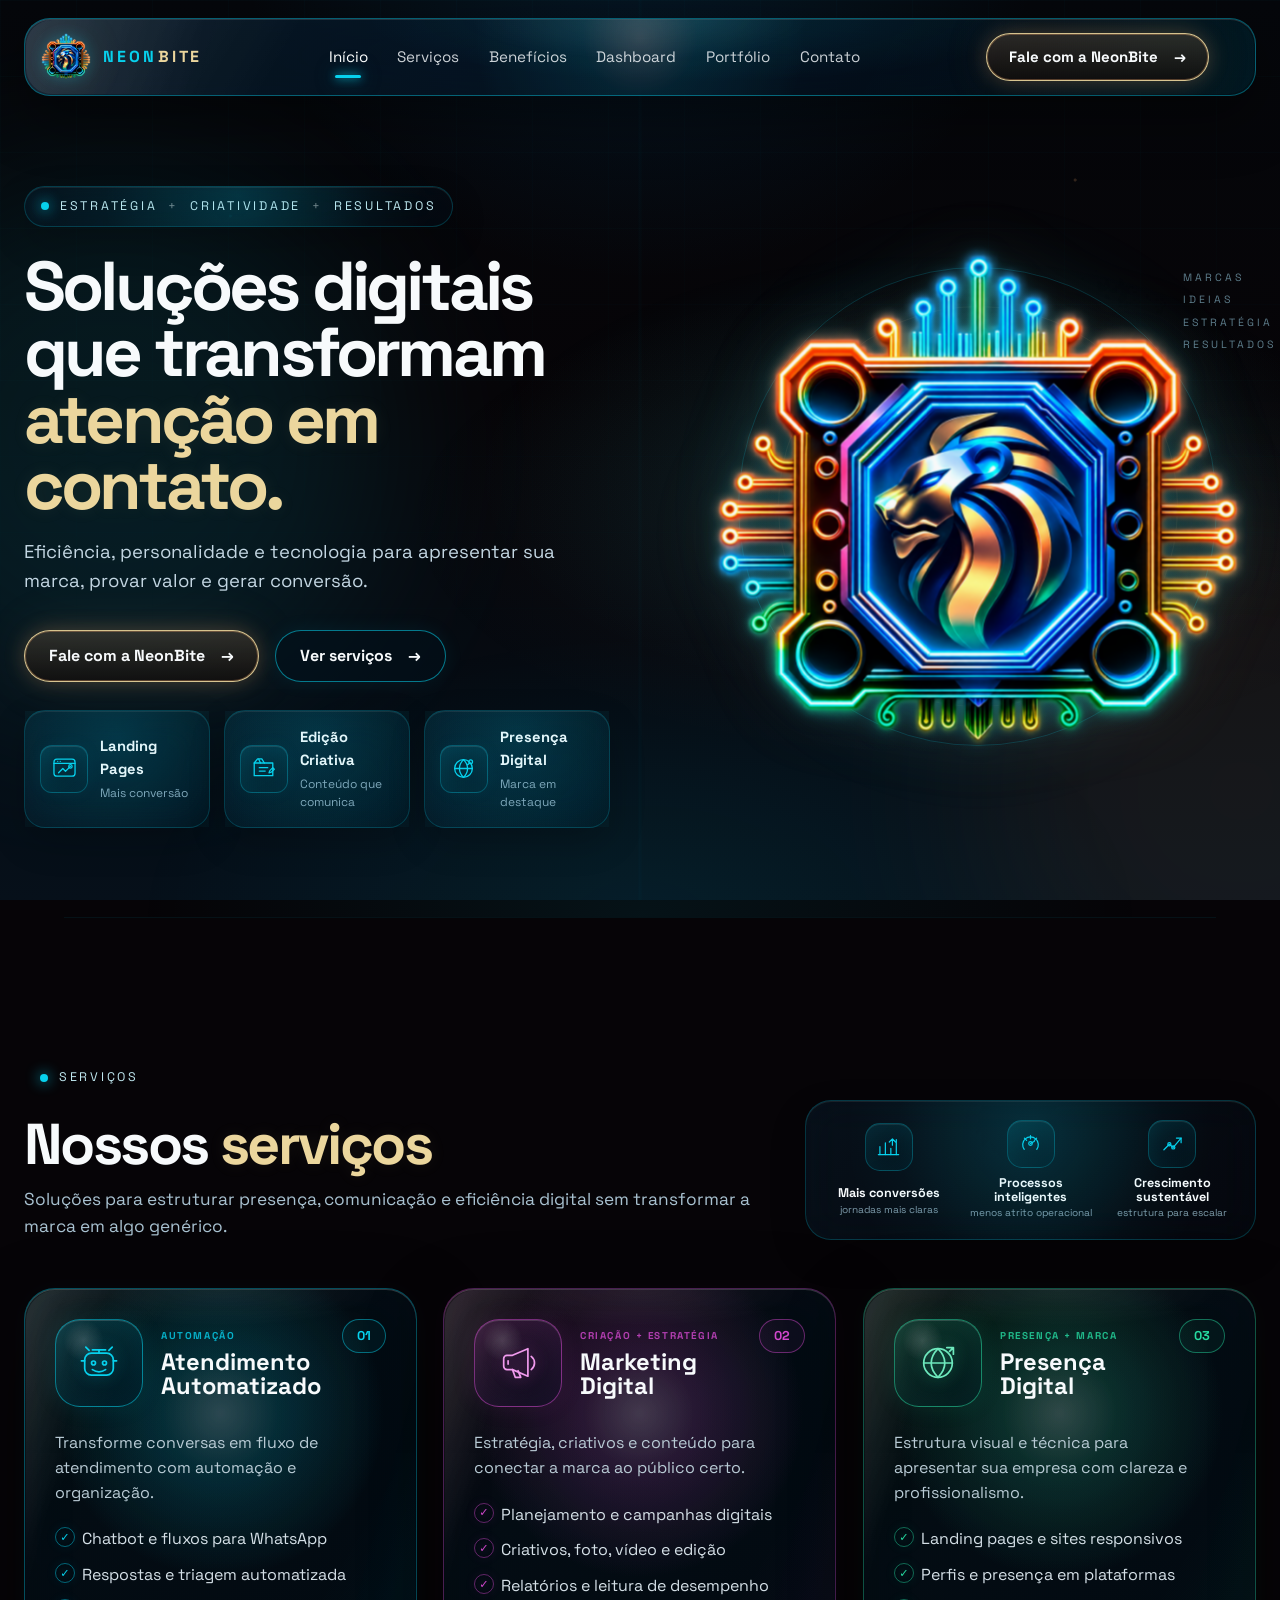
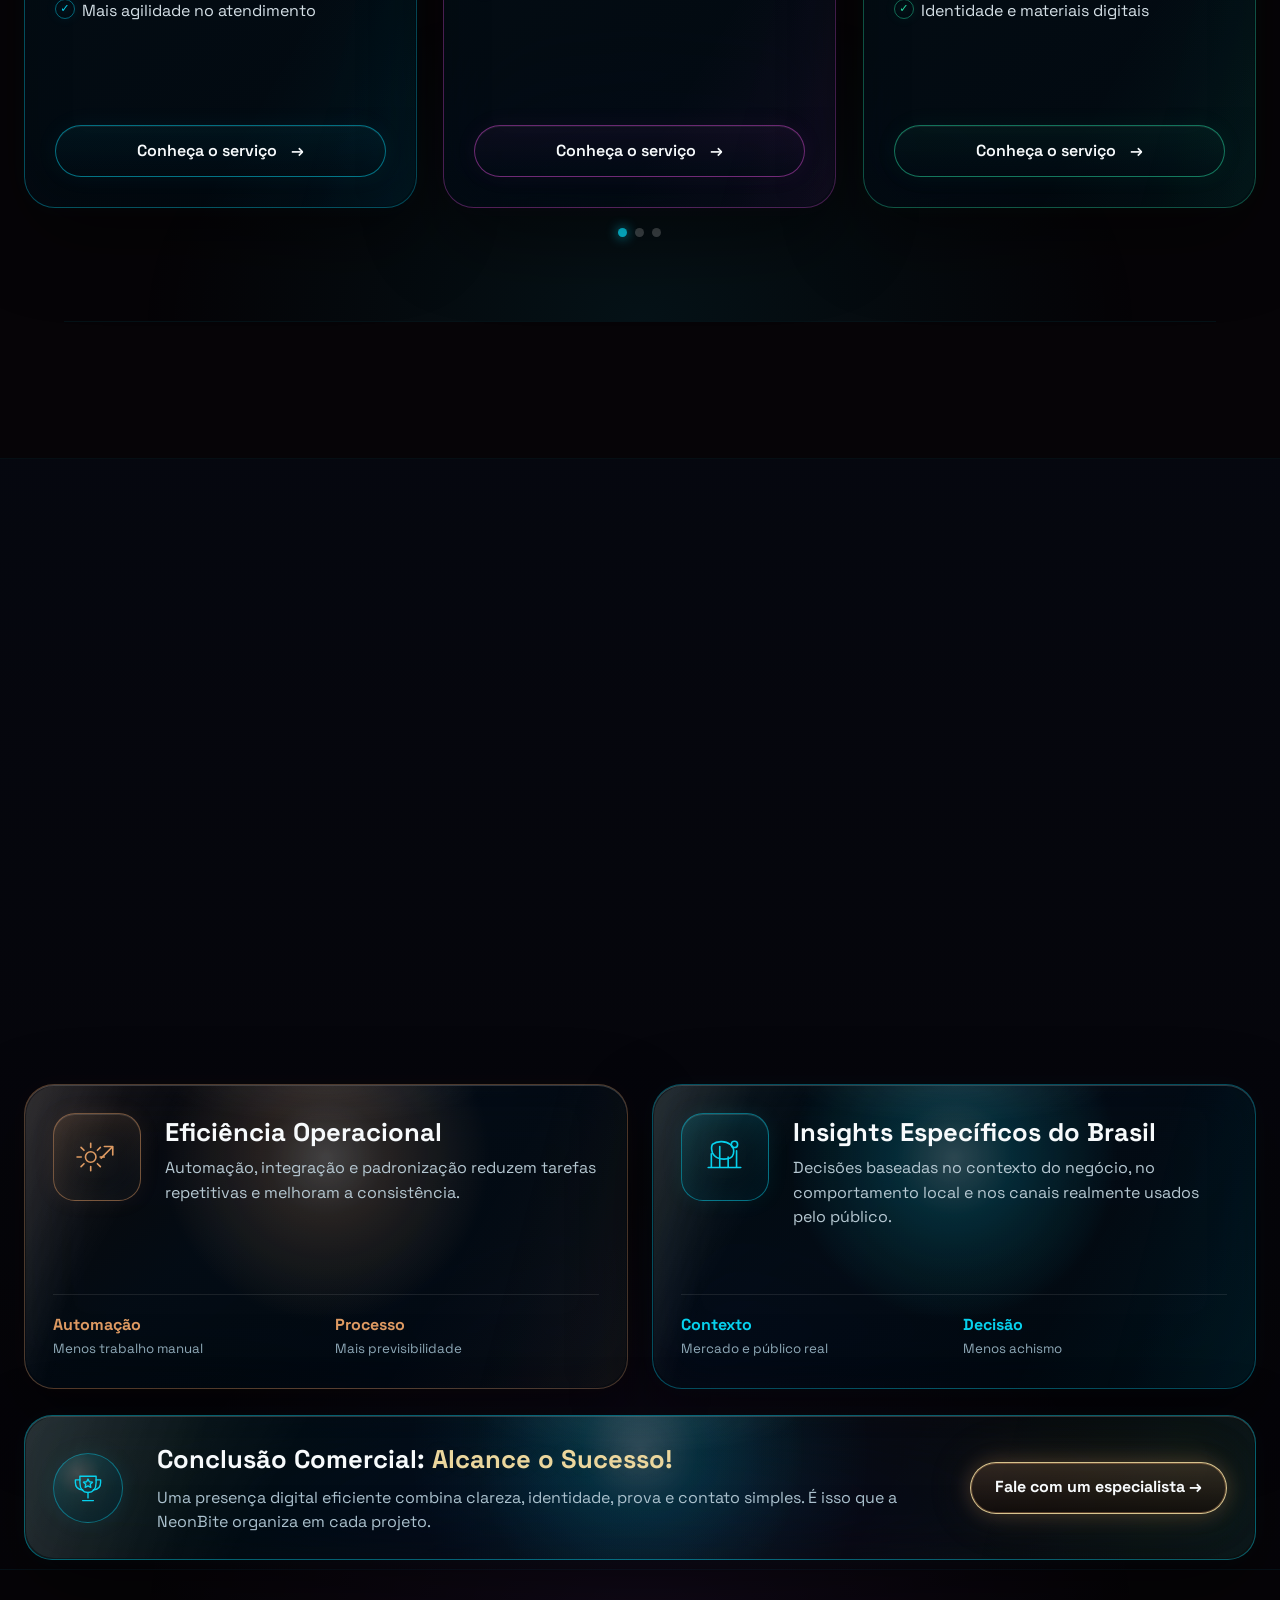
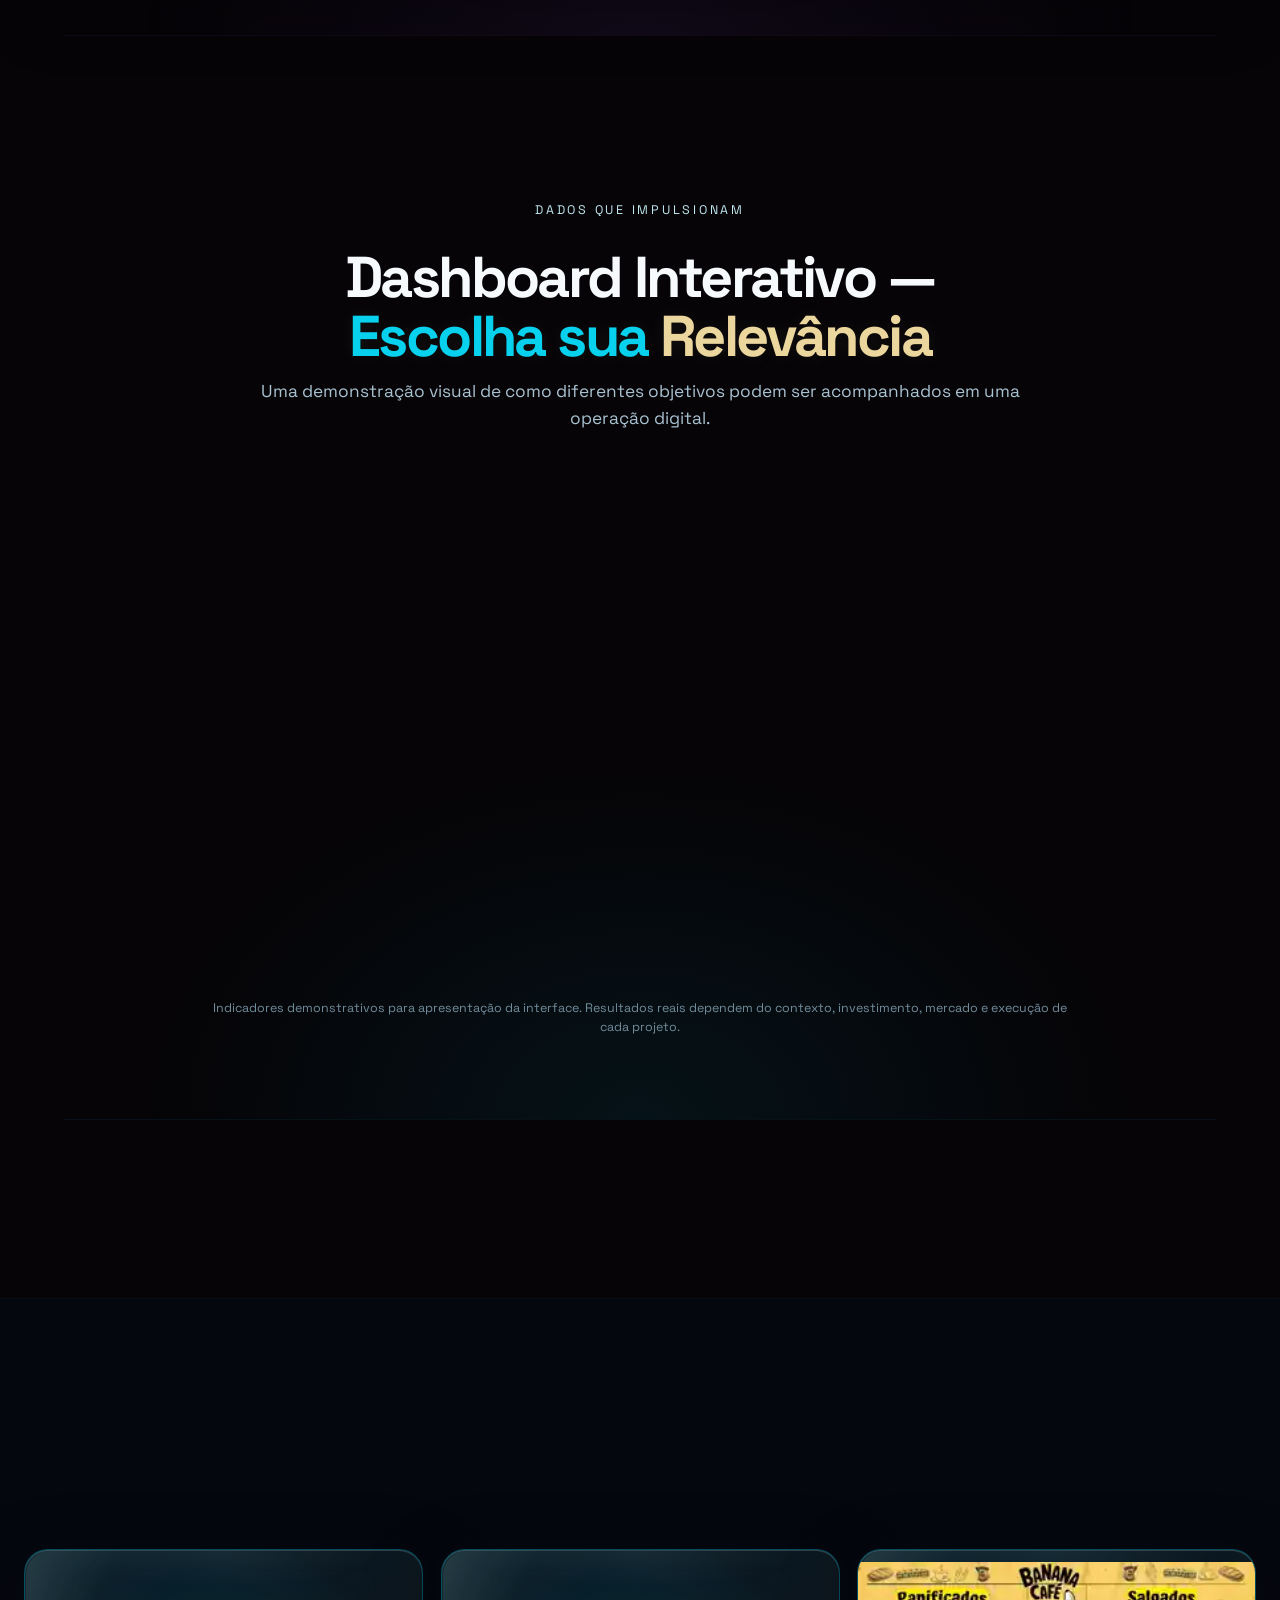
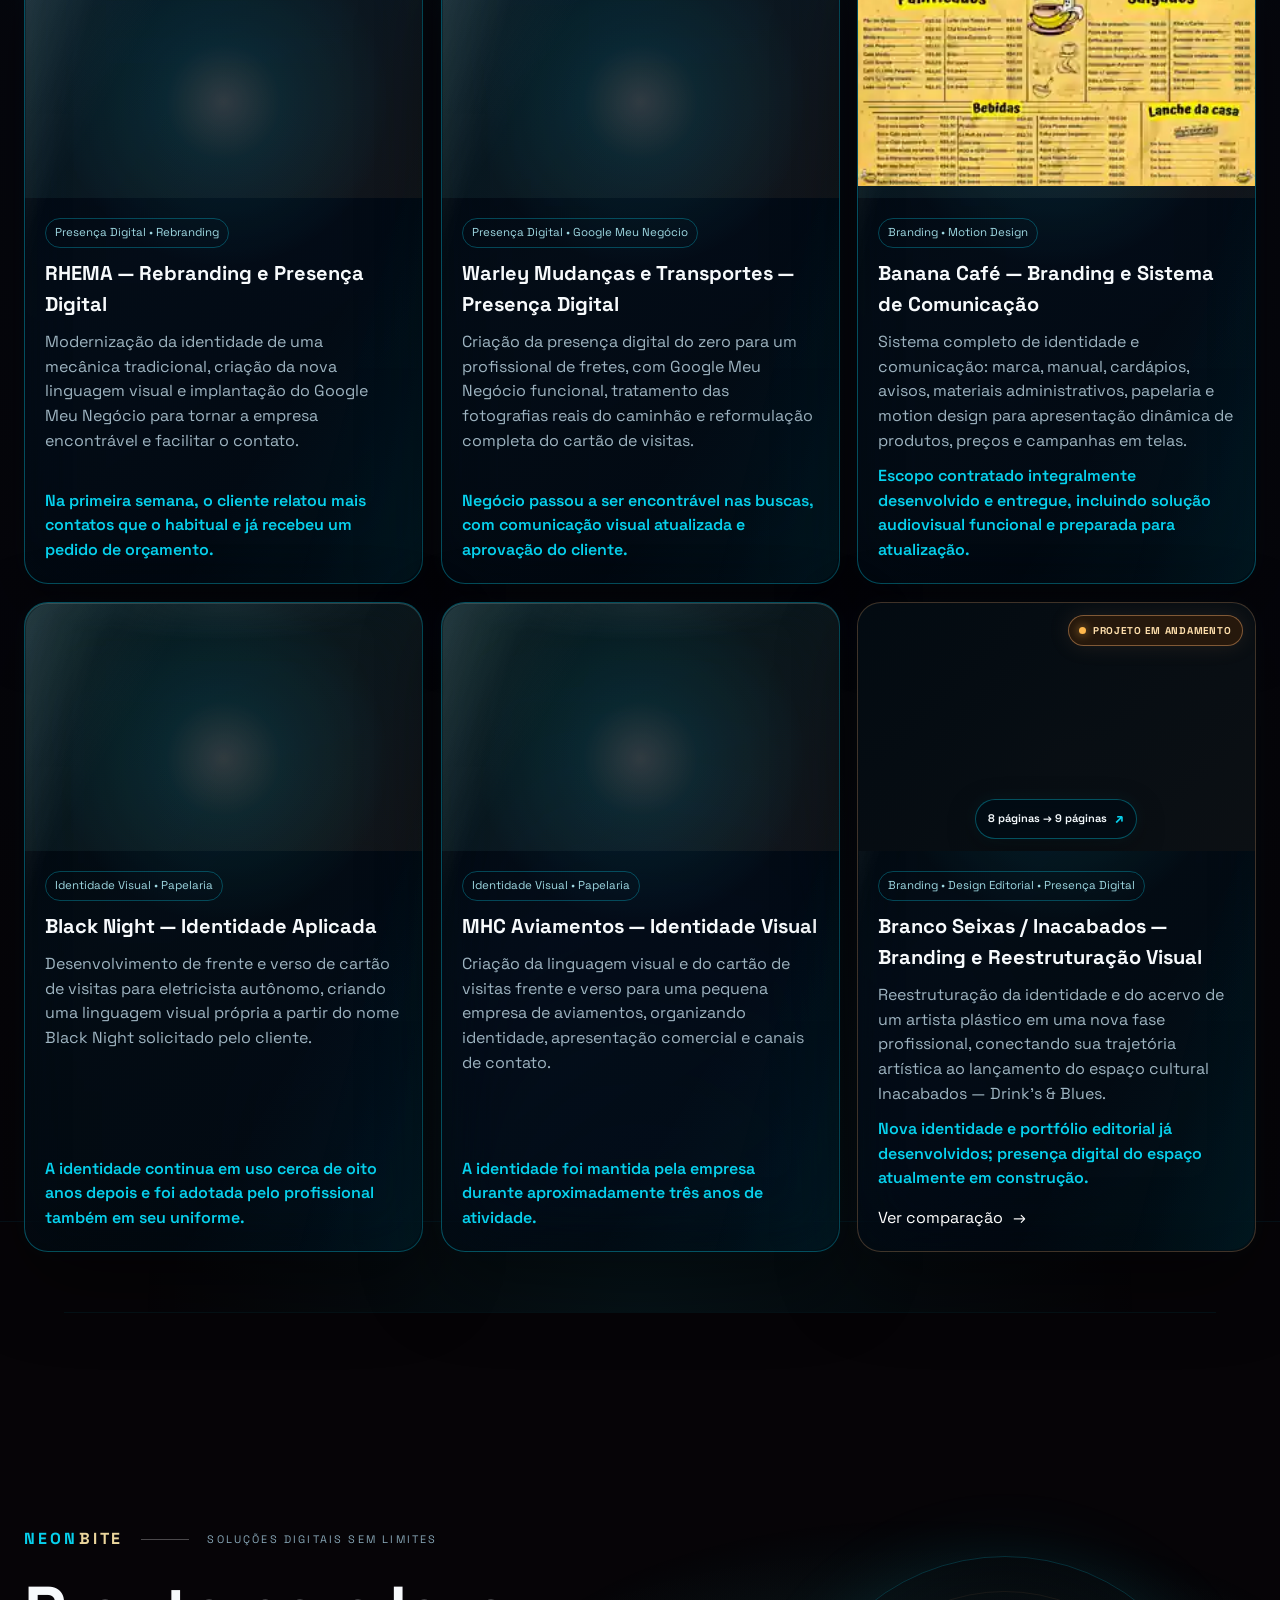
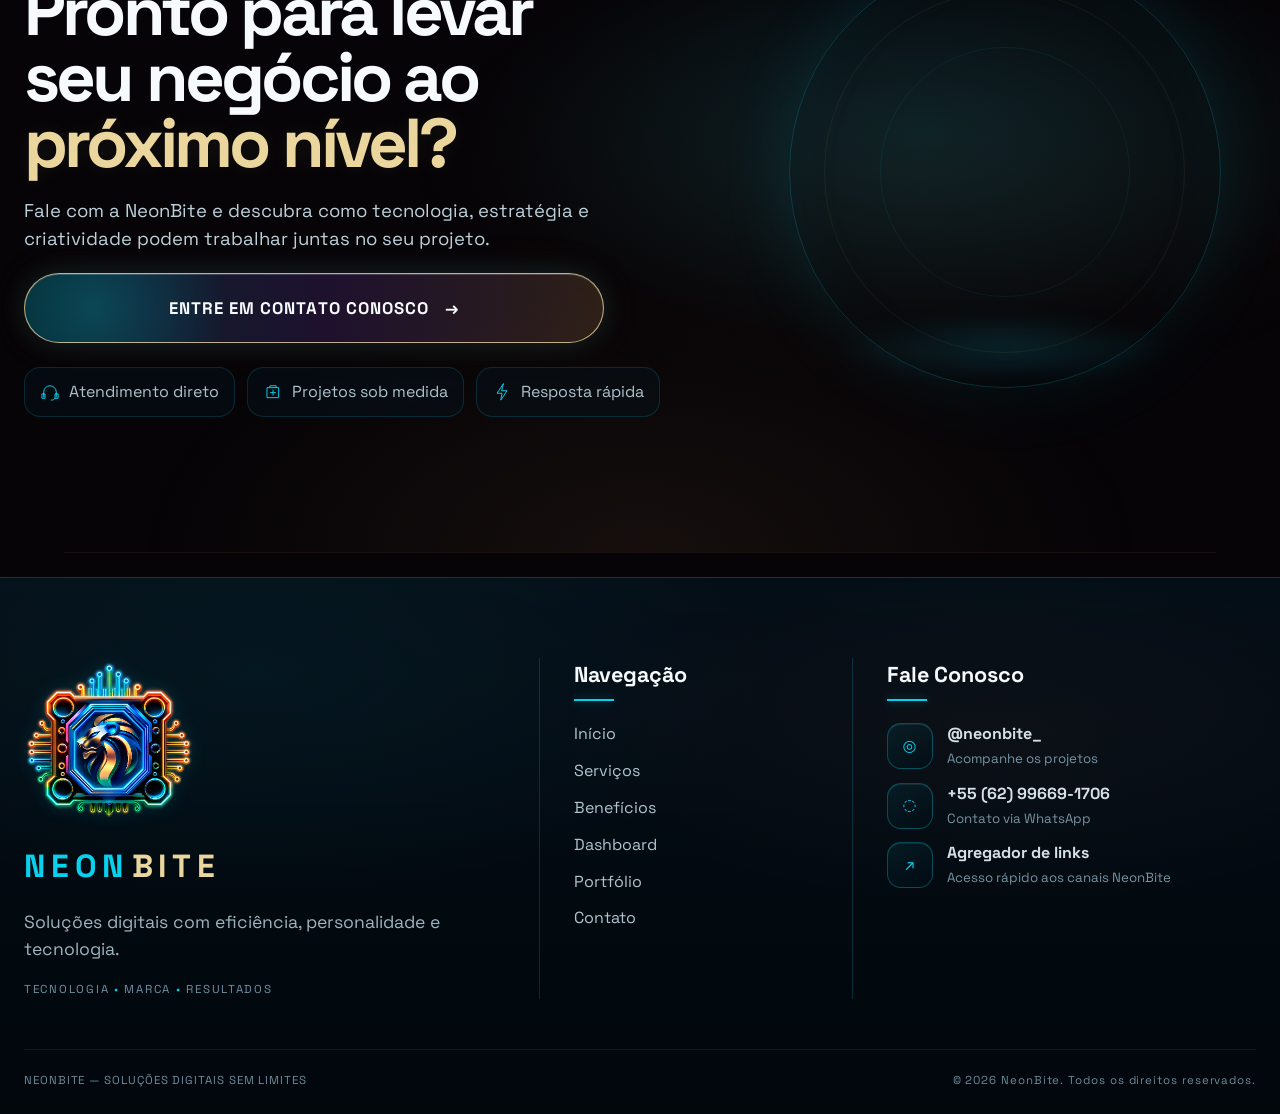
==== commit d91bd335: "temporary WhatsApp number update in index.html" ====
--- a/index.html
+++ b/index.html
@@ -46,7 +46,7 @@
         <a href="#contato" class="nav-link">Contato</a>
       </div>
 
-      <a class="btn btn--primary btn--compact nav-cta" href="https://wa.me/556293661942" target="_blank" rel="noopener noreferrer">
+      <a class="btn btn--primary btn--compact nav-cta" href="https://wa.me/5562996691706" target="_blank" rel="noopener noreferrer">
         Fale com a NeonBite <span aria-hidden="true">→</span>
       </a>
 
@@ -63,7 +63,7 @@
       <a href="#portfolio">Portfólio</a>
       <a href="#contato">Contato</a>
       <a href="./agregador/">Agregador de links</a>
-      <a class="btn btn--primary" href="https://wa.me/556293661942" target="_blank" rel="noopener noreferrer">Fale com a NeonBite →</a>
+      <a class="btn btn--primary" href="https://wa.me/5562996691706" target="_blank" rel="noopener noreferrer">Fale com a NeonBite →</a>
     </div>
   </header>
 
@@ -75,7 +75,7 @@
           <h1>Soluções digitais<br />que transformam<br /><span>atenção em contato.</span></h1>
           <p class="hero__lead">Eficiência, personalidade e tecnologia para apresentar sua marca, provar valor e gerar conversão.</p>
           <div class="hero__actions">
-            <a class="btn btn--primary" href="https://wa.me/556293661942" target="_blank" rel="noopener noreferrer">Fale com a NeonBite <span>→</span></a>
+            <a class="btn btn--primary" href="https://wa.me/5562996691706" target="_blank" rel="noopener noreferrer">Fale com a NeonBite <span>→</span></a>
             <a class="btn btn--secondary" href="#servicos">Ver serviços <span>→</span></a>
           </div>
           <div class="hero__chips" aria-label="Áreas de atuação em destaque">
@@ -186,7 +186,7 @@
         <div class="commercial-panel glass interactive-glass" data-reveal>
           <div class="commercial-panel__icon">◇</div>
           <div class="commercial-panel__copy"><h3>Conclusão Comercial: <span>Alcance o Sucesso!</span></h3><p>Uma presença digital eficiente combina clareza, identidade, prova e contato simples. É isso que a NeonBite organiza em cada projeto.</p></div>
-          <a class="btn btn--primary" href="https://wa.me/556293661942" target="_blank" rel="noopener noreferrer">Fale com um especialista →</a>
+          <a class="btn btn--primary" href="https://wa.me/5562996691706" target="_blank" rel="noopener noreferrer">Fale com um especialista →</a>
         </div>
       </div>
     </section>
@@ -235,7 +235,7 @@
           <div class="brand-line"><span class="brand__word"><b>NEON</b><em>BITE</em></span><i></i><small>Soluções digitais sem limites</small></div>
           <h2>Pronto para levar<br />seu negócio ao<br /><span>próximo nível?</span></h2>
           <p>Fale com a NeonBite e descubra como tecnologia, estratégia e criatividade podem trabalhar juntas no seu projeto.</p>
-          <a class="btn btn--primary btn--wide" href="https://wa.me/556293661942" target="_blank" rel="noopener noreferrer">Entre em contato conosco <span>→</span></a>
+          <a class="btn btn--primary btn--wide" href="https://wa.me/5562996691706" target="_blank" rel="noopener noreferrer">Entre em contato conosco <span>→</span></a>
           <div class="trust-row"><span><i></i>Atendimento direto</span><span><i></i>Projetos sob medida</span><span><i></i>Resposta rápida</span></div>
         </div>
         <div class="cta-visual" data-reveal data-reveal-delay="100">
@@ -260,7 +260,7 @@
       <div class="footer-col footer-contact">
         <h3>Fale Conosco</h3>
         <a href="https://www.instagram.com/neonbite_/" target="_blank" rel="noopener noreferrer"><span class="contact-icon">◎</span><span><b>@neonbite_</b><small>Acompanhe os projetos</small></span></a>
-        <a href="https://wa.me/556293661942" target="_blank" rel="noopener noreferrer"><span class="contact-icon">◌</span><span><b>+55 (62) 9366-1942</b><small>Contato via WhatsApp</small></span></a>
+        <a href="https://wa.me/5562996691706" target="_blank" rel="noopener noreferrer"><span class="contact-icon">◌</span><span><b>+55 (62) 99669-1706</b><small>Contato via WhatsApp</small></span></a>
         <a href="./agregador/"><span class="contact-icon">↗</span><span><b>Agregador de links</b><small>Acesso rápido aos canais NeonBite</small></span></a>
       </div>
     </div>
